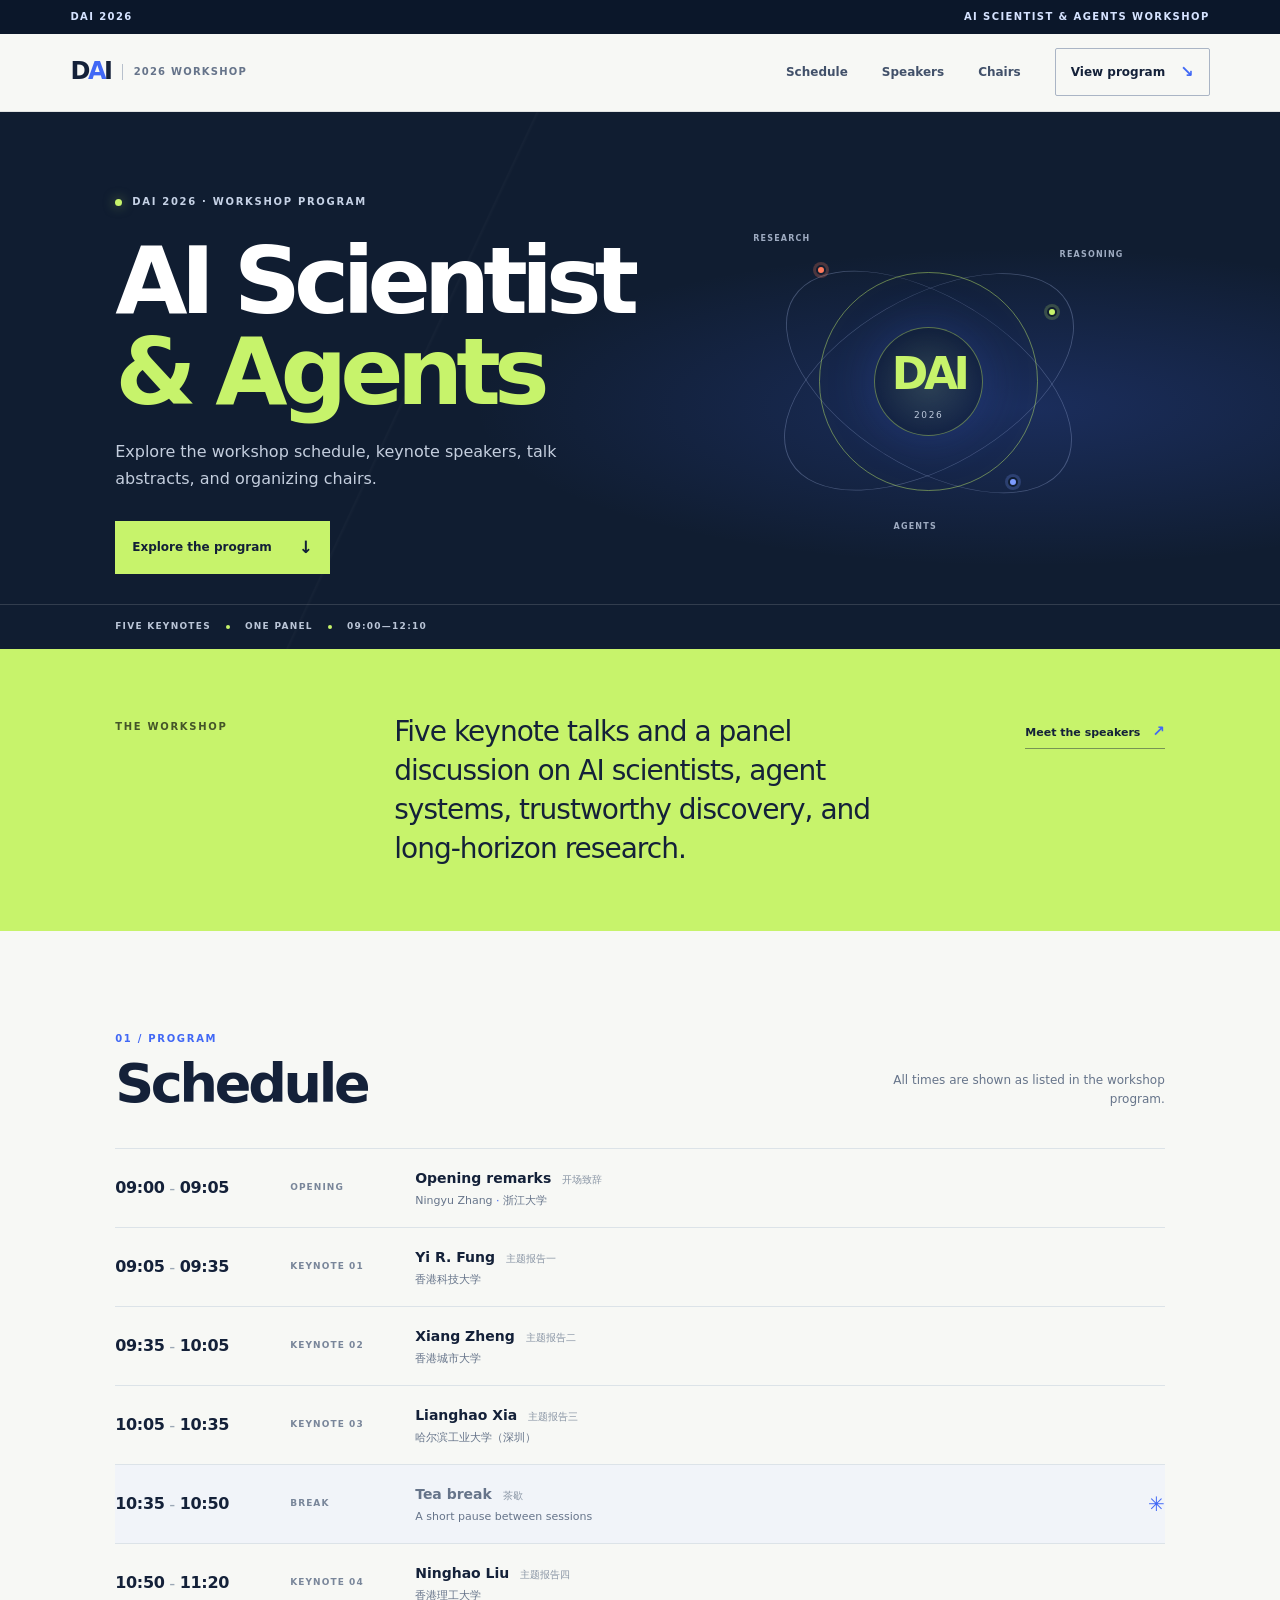
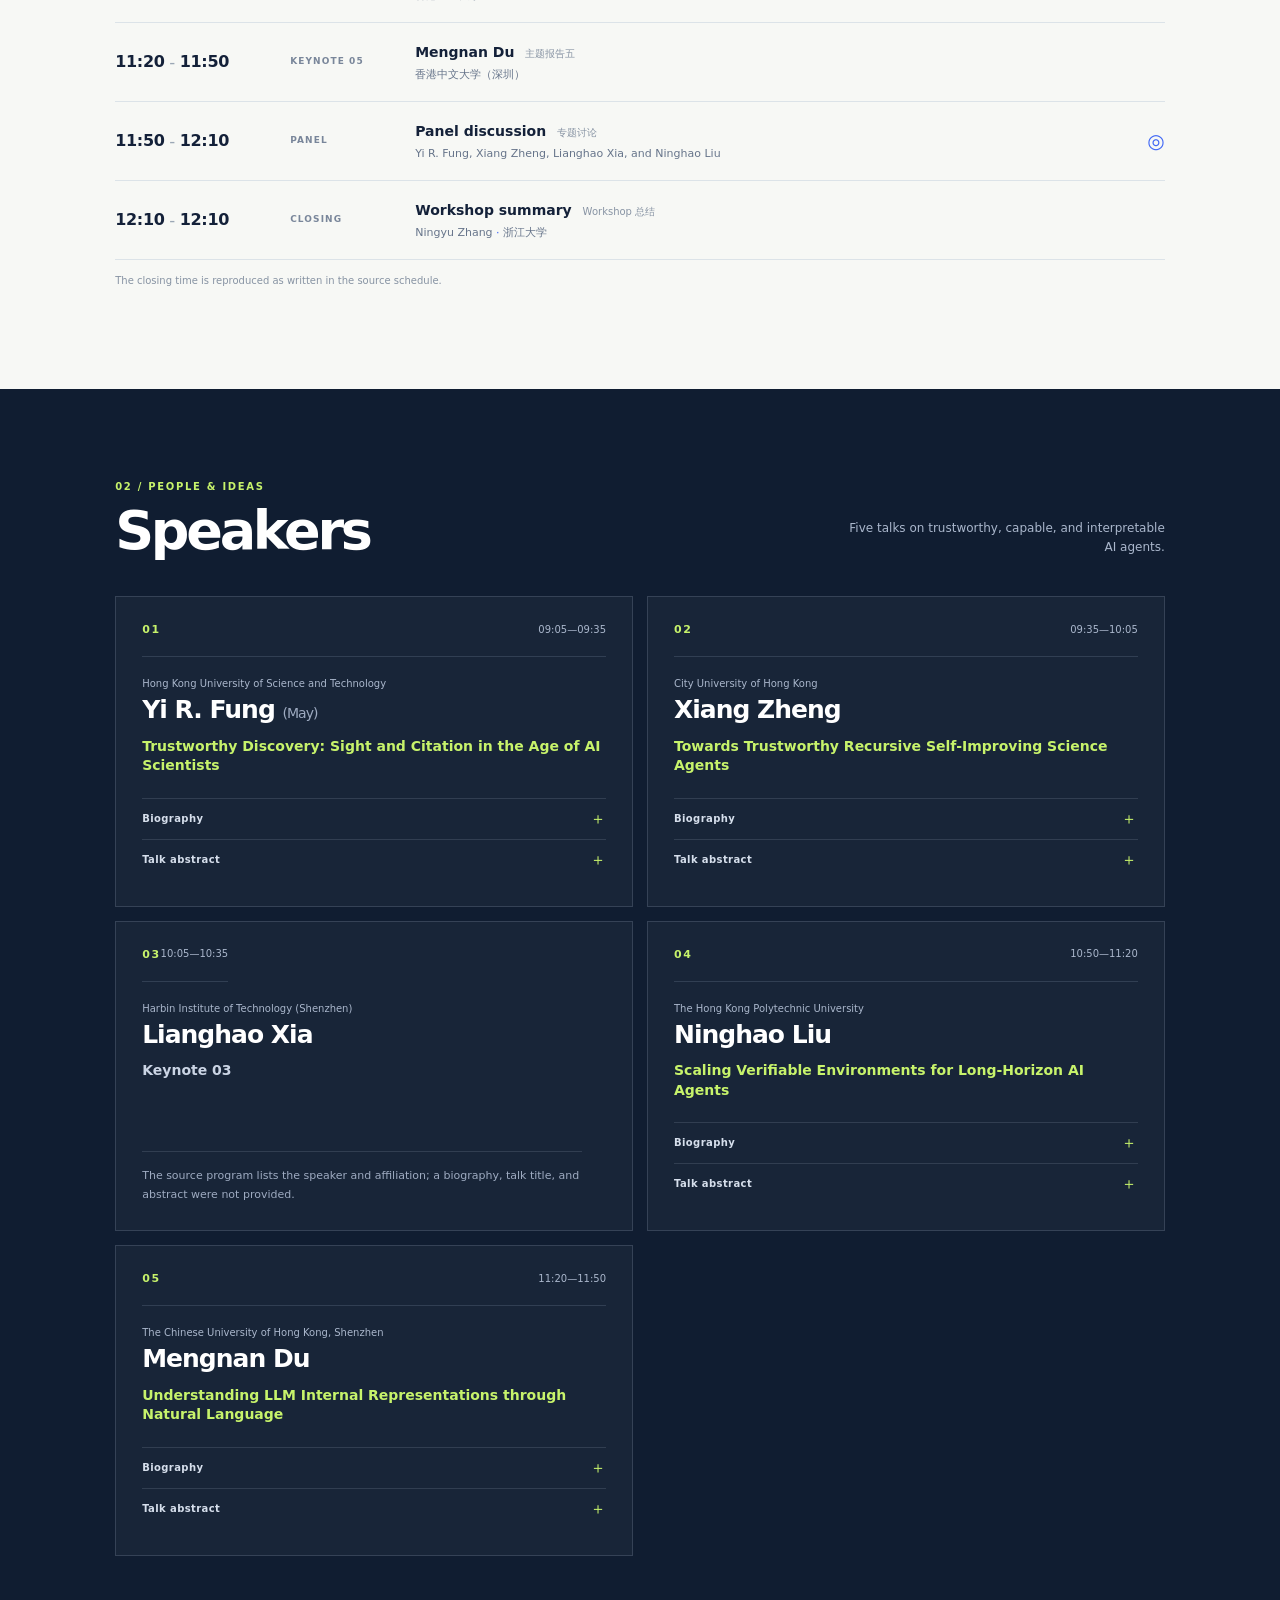
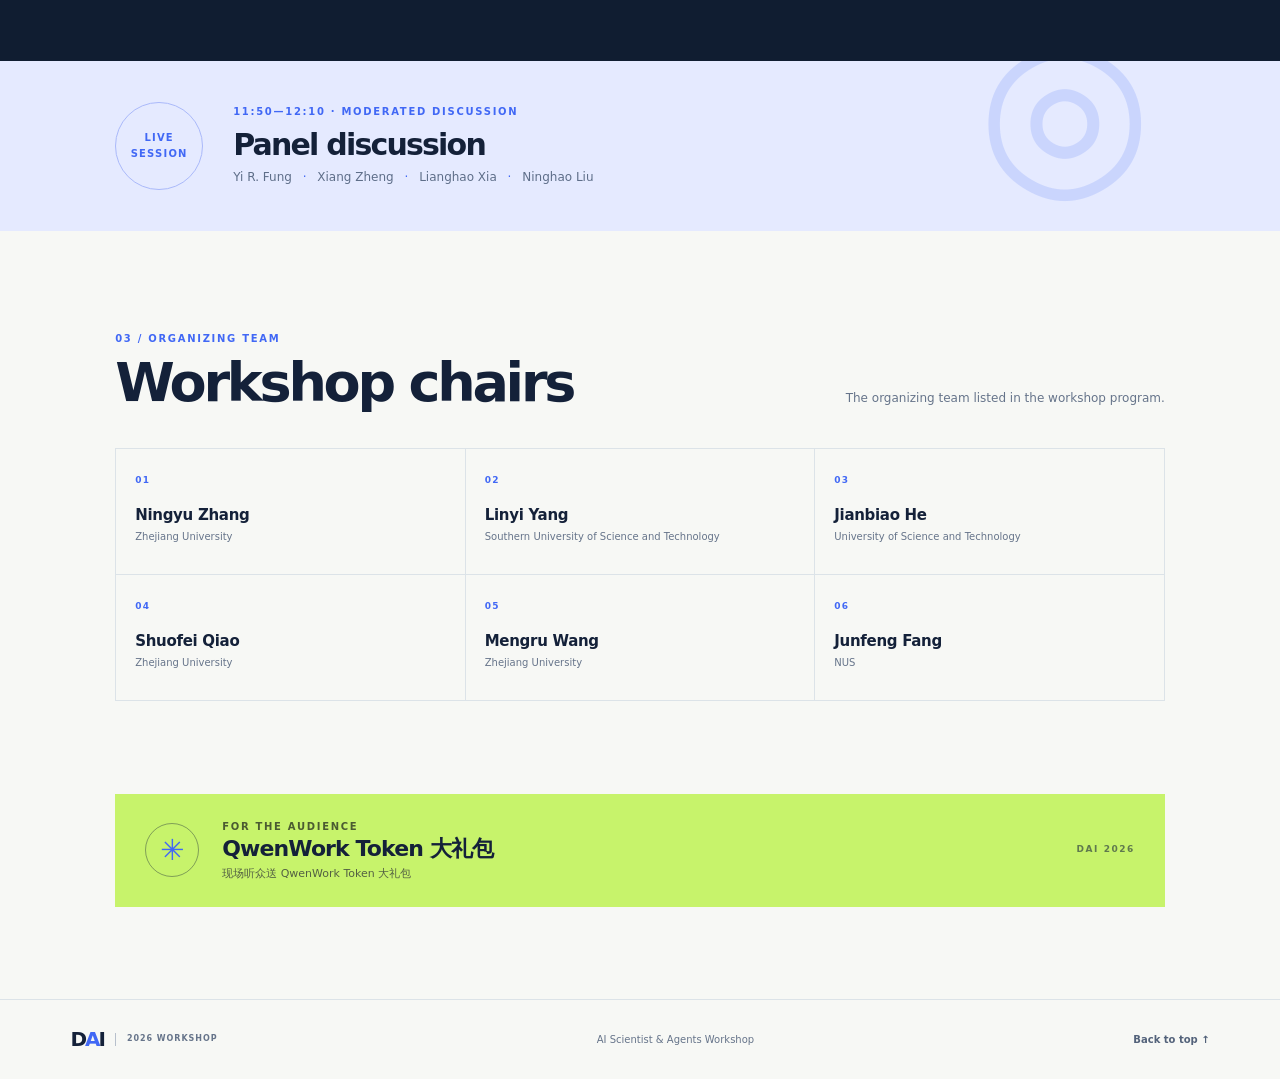
==== index.html @ 499e68c9 "Add DAI 2026 workshop site" ====
<!doctype html>
<html lang="en">
  <head>
    <meta charset="utf-8" />
    <meta name="viewport" content="width=device-width, initial-scale=1" />
    <meta
      name="description"
      content="DAI 2026 AI Scientist & Agents Workshop: program schedule, speakers, talks, and chairs."
    />
    <meta name="theme-color" content="#101d31" />
    <title>DAI 2026 — AI Scientist &amp; Agents Workshop</title>
    <link rel="stylesheet" href="./styles.css" />
  </head>
  <body>
    <div class="topline"><span>DAI 2026</span><span>AI Scientist &amp; Agents Workshop</span></div>
    <header class="site-header">
      <a class="wordmark" href="#top" aria-label="DAI 2026 workshop home">
        <span class="wordmark-mark">D<span>A</span>I</span>
        <span class="wordmark-caption">2026 workshop</span>
      </a>
      <nav aria-label="Main navigation">
        <a href="#schedule">Schedule</a>
        <a href="#speakers">Speakers</a>
        <a href="#chairs">Chairs</a>
      </nav>
      <a class="nav-cta" href="#schedule">View program <span aria-hidden="true">↘</span></a>
    </header>

    <main id="top">
      <section class="hero" aria-labelledby="hero-title">
        <div class="hero-copy">
          <p class="eyebrow"><span class="eyebrow-dot"></span> DAI 2026 · WORKSHOP PROGRAM</p>
          <h1 id="hero-title">AI Scientist<br /><span>&amp; Agents</span></h1>
          <p class="hero-intro">
            Explore the workshop schedule, keynote speakers, talk abstracts, and organizing chairs.
          </p>
          <a class="button-primary" href="#schedule">Explore the program <span aria-hidden="true">↓</span></a>
        </div>
        <div class="hero-art" aria-hidden="true">
          <div class="orbit orbit-one"></div>
          <div class="orbit orbit-two"></div>
          <div class="orbit orbit-three"></div>
          <div class="core"><span>DAI</span><small>2026</small></div>
          <span class="orbit-label label-one">RESEARCH</span>
          <span class="orbit-label label-two">REASONING</span>
          <span class="orbit-label label-three">AGENTS</span>
          <span class="orbit-point point-one"></span>
          <span class="orbit-point point-two"></span>
          <span class="orbit-point point-three"></span>
        </div>
        <div class="hero-foot">
          <span>FIVE KEYNOTES</span><i></i><span>ONE PANEL</span><i></i><span>09:00—12:10</span>
        </div>
      </section>

      <section class="intro-band" aria-label="Workshop overview">
        <p class="section-kicker">THE WORKSHOP</p>
        <p class="intro-statement">
          Five keynote talks and a panel discussion on AI scientists, agent systems, trustworthy discovery, and long-horizon research.
        </p>
        <a class="text-link" href="#speakers">Meet the speakers <span aria-hidden="true">↗</span></a>
      </section>

      <section class="section schedule-section" id="schedule" aria-labelledby="schedule-title">
        <div class="section-heading">
          <div>
            <p class="section-kicker">01 / PROGRAM</p>
            <h2 id="schedule-title">Schedule</h2>
          </div>
          <p class="section-note">All times are shown as listed in the workshop program.</p>
        </div>
        <div class="schedule-list">
          <article class="schedule-row">
            <time>09:00<span>–</span>09:05</time>
            <div class="schedule-type">OPENING</div>
            <div class="schedule-detail"><h3>Opening remarks <span class="cn">开场致辞</span></h3><p>Ningyu Zhang <span>·</span> 浙江大学</p></div>
            <a class="row-arrow" href="#chairs" aria-label="About Ningyu Zhang">↗</a>
          </article>
          <article class="schedule-row">
            <time>09:05<span>–</span>09:35</time>
            <div class="schedule-type">KEYNOTE 01</div>
            <div class="schedule-detail"><h3>Yi R. Fung <span class="cn">主题报告一</span></h3><p>香港科技大学</p></div>
            <a class="row-arrow" href="#yi-fung" aria-label="About Yi R. Fung">↗</a>
          </article>
          <article class="schedule-row">
            <time>09:35<span>–</span>10:05</time>
            <div class="schedule-type">KEYNOTE 02</div>
            <div class="schedule-detail"><h3>Xiang Zheng <span class="cn">主题报告二</span></h3><p>香港城市大学</p></div>
            <a class="row-arrow" href="#xiang-zheng" aria-label="About Xiang Zheng">↗</a>
          </article>
          <article class="schedule-row">
            <time>10:05<span>–</span>10:35</time>
            <div class="schedule-type">KEYNOTE 03</div>
            <div class="schedule-detail"><h3>Lianghao Xia <span class="cn">主题报告三</span></h3><p>哈尔滨工业大学（深圳）</p></div>
            <a class="row-arrow" href="#lianghao-xia" aria-label="About Lianghao Xia">↗</a>
          </article>
          <article class="schedule-row schedule-break">
            <time>10:35<span>–</span>10:50</time>
            <div class="schedule-type">BREAK</div>
            <div class="schedule-detail"><h3>Tea break <span class="cn">茶歇</span></h3><p>A short pause between sessions</p></div>
            <span class="break-mark" aria-hidden="true">✳</span>
          </article>
          <article class="schedule-row">
            <time>10:50<span>–</span>11:20</time>
            <div class="schedule-type">KEYNOTE 04</div>
            <div class="schedule-detail"><h3>Ninghao Liu <span class="cn">主题报告四</span></h3><p>香港理工大学</p></div>
            <a class="row-arrow" href="#ninghao-liu" aria-label="About Ninghao Liu">↗</a>
          </article>
          <article class="schedule-row">
            <time>11:20<span>–</span>11:50</time>
            <div class="schedule-type">KEYNOTE 05</div>
            <div class="schedule-detail"><h3>Mengnan Du <span class="cn">主题报告五</span></h3><p>香港中文大学（深圳）</p></div>
            <a class="row-arrow" href="#mengnan-du" aria-label="About Mengnan Du">↗</a>
          </article>
          <article class="schedule-row schedule-panel">
            <time>11:50<span>–</span>12:10</time>
            <div class="schedule-type">PANEL</div>
            <div class="schedule-detail"><h3>Panel discussion <span class="cn">专题讨论</span></h3><p>Yi R. Fung, Xiang Zheng, Lianghao Xia, and Ninghao Liu</p></div>
            <span class="panel-mark" aria-hidden="true">◎</span>
          </article>
          <article class="schedule-row">
            <time>12:10<span>–</span>12:10</time>
            <div class="schedule-type">CLOSING</div>
            <div class="schedule-detail"><h3>Workshop summary <span class="cn">Workshop 总结</span></h3><p>Ningyu Zhang <span>·</span> 浙江大学</p></div>
            <a class="row-arrow" href="#chairs" aria-label="About Ningyu Zhang">↗</a>
          </article>
        </div>
        <p class="schedule-footnote">The closing time is reproduced as written in the source schedule.</p>
      </section>

      <section class="speaker-section" id="speakers" aria-labelledby="speakers-title">
        <div class="section speaker-heading">
          <div class="section-heading">
            <div>
              <p class="section-kicker">02 / PEOPLE &amp; IDEAS</p>
              <h2 id="speakers-title">Speakers</h2>
            </div>
            <p class="section-note">Five talks on trustworthy, capable, and interpretable AI agents.</p>
          </div>
        </div>
        <div class="speaker-grid">
          <article class="speaker-card" id="yi-fung">
            <div class="speaker-top"><span class="speaker-number">01</span><span class="speaker-time">09:05—09:35</span></div>
            <p class="speaker-affiliation">Hong Kong University of Science and Technology</p>
            <h3>Yi R. Fung <span class="speaker-aside">(May)</span></h3>
            <p class="talk-title">Trustworthy Discovery: Sight and Citation in the Age of AI Scientists</p>
            <details><summary>Biography <span>＋</span></summary><p>Yi R. (May) Fung is an Assistant Professor at the Department of Computer Science and Engineering (CSE), Hong Kong University of Science and Technology (HKUST). She received her Ph.D. from the University of Illinois, after which she spent time visiting MIT as a postdoctoral researcher. May drives cutting-edge research in the domain of human-centric trustworthy AI/NLP model reasoning, with cognitively grounded scalable alignment principles and a focus on advancing multimodal knowledge robustness mechanisms. In particular, she has published over 50 papers at top-tier machine learning venues along the topics of MLLM agentic frameworks, retrieval-augmented generation, and multi-lingual cross-culture situation understanding for diverse real-world applications (e.g., software, healthcare, business, education, media communication). Her stellar research has received much recognition internationally, including the ACL’24 Outstanding Paper Award, NAACL’24 Outstanding Paper Award, and NAACL’21 Best Demo Paper Award. In addition, she serves on the Organizing Committee for ACL/EMNLP/IJCAI, and as Senior Area Chair for top ML/NLP conferences (e.g., ICML, ACL). She leads a young, energetic, and growing research lab, with a number of students awarded or nominated highly selective merit fellowships. Her work has been reported by various mainstream news outlets, including Forbes, TVB News, and The Paper 澎湃新聞.</p></details>
            <details><summary>Talk abstract <span>＋</span></summary><p>Can an AI agent truly perform scientific research if it cannot read complex multi-modal web structures or back its claims with verified evidence? To advance AI agents from simple text summarizers to true research partners, we must endow them with both visual adaptability and unquestionable academic rigor. This keynote highlights two pivotal advancements toward this goal. We explore Webwatcher, an agent breaking new ground in vision-language deep research by visually navigating the web to synthesize complex multi-modal information. We then present CiteGuard, a framework addressing the existential issue of LLM hallucination in scholarly writing through strict, retrieval-augmented citation validation. Join us as we examine how sight and faithful attribution form the dual pillars of the next frontier in automated scientific discovery.</p></details>
          </article>

          <article class="speaker-card" id="xiang-zheng">
            <div class="speaker-top"><span class="speaker-number">02</span><span class="speaker-time">09:35—10:05</span></div>
            <p class="speaker-affiliation">City University of Hong Kong</p>
            <h3>Xiang Zheng</h3>
            <p class="talk-title">Towards Trustworthy Recursive Self-Improving Science Agents</p>
            <details><summary>Biography <span>＋</span></summary><p>Dr. Xiang Zheng is a Research Assistant Professor at the Hong Kong Institute of AI for Science (HKAI-Sci), City University of Hong Kong, and also works closely with Prof. Xingjun Ma at the Institute of Trustworthy Embodied AI, Fudan University. He received his Ph.D. from City University of Hong Kong in 2024 under the supervision of Prof. Cong Wang, his M.Sc. from Tsinghua University in 2019 (advised by Prof. Tao Zhang), and dual B.Sc. degrees from Beihang University in 2016, and is a recipient of the CityU Presidential PhD Scholarship. His research focuses on Reinforcement Learning, Trustworthy AI, Generative AI, and AI Agent systems, with particular interest in adversarial robustness evaluation, AI red teaming, and the safety and privacy of LLM-powered agent systems. His work has appeared in leading AI and cybersecurity venues, including NeurIPS, ICML, ICLR, CVPR, AAAI, IJCAI, DSN, IROS, RA-L, and CoRL.</p></details>
            <details><summary>Talk abstract <span>＋</span></summary><p>As AI agents take on increasingly open-ended research tasks, they must learn from experience rather than solve each task in isolation. Recursive self-improvement offers a route to this continual learning, but the mechanisms that accumulate capabilities can also accumulate errors and risks. In this talk, we will examine what makes recursive self-improvement trustworthy, drawing on our recent work on autonomous exploration, agent safety, and skill evolution. We will discuss how exploratory behavior can uncover useful capabilities while also producing safety failures, how unsafe yet successful trajectories can become reusable skills, and how persistent state can shape behavior across tasks. We will then consider how to distinguish genuine capability gains from optimization for narrow metrics, and how constraints on exploration, verification, and state updates can help keep improvement reliable. We will conclude by introducing SciencePal 2.0 as a research-agent system in which these questions come together, and discuss the challenges of combining scientific creativity, continual learning, and reliability.</p></details>
          </article>

          <article class="speaker-card speaker-card-pending" id="lianghao-xia">
            <div class="speaker-top"><span class="speaker-number">03</span><span class="speaker-time">10:05—10:35</span></div>
            <p class="speaker-affiliation">Harbin Institute of Technology (Shenzhen)</p>
            <h3>Lianghao Xia</h3>
            <p class="talk-title">Keynote 03</p>
            <p class="profile-note">The source program lists the speaker and affiliation; a biography, talk title, and abstract were not provided.</p>
          </article>

          <article class="speaker-card" id="ninghao-liu">
            <div class="speaker-top"><span class="speaker-number">04</span><span class="speaker-time">10:50—11:20</span></div>
            <p class="speaker-affiliation">The Hong Kong Polytechnic University</p>
            <h3>Ninghao Liu</h3>
            <p class="talk-title">Scaling Verifiable Environments for Long-Horizon AI Agents</p>
            <details><summary>Biography <span>＋</span></summary><p>Dr. Ninghao Liu is an Assistant Professor in the Department of Computing at The Hong Kong Polytechnic University. Prior to that, he was an Assistant Professor at the University of Georgia. He received his Ph.D. from Texas A&amp;M University in 2021. His research spans Explainable AI (XAI), Large Foundation Models, and Graph Mining. He has published papers at recognized venues such as ICML, KDD, ICLR, NeurIPS, ACL, WWW, etc. His work won the Distinguished Paper Award in AMIA 2024, Outstanding Paper Award in ICML 2022, the Best Paper Award Shortlist in WWW 2019. He also received the Google Research Scholar award in 2025.</p></details>
            <details><summary>Talk abstract <span>＋</span></summary><p>Large language model (LLM) agents have demonstrated remarkable capabilities in solving short, well-defined tasks. However, extending these capabilities to complex, long-horizon workflows remains challenging. Such tasks require sustained planning, iterative execution, and reliable verification over hundreds of interactions. Meanwhile, the scarcity of high-quality, verifiable training environments limits further progress. In this talk, I will present our recent research on evaluating and improving long-horizon AI agents through scalable, verifiable environments. First, I will introduce Long-Horizon-Terminal-Bench, a benchmark that evaluates agents on complex terminal tasks using fine-grained verification and dense rewards. Second, I will discuss Recursive Synthetic Terminal Tasks, a framework that progressively synthesizes challenging tasks with executable solutions and reliable verifiers. Finally, I will present Software-in-the-Loop Reconstruction, which leverages existing scientific software to construct verifiable training tasks without manually authored reference solutions.</p></details>
          </article>

          <article class="speaker-card" id="mengnan-du">
            <div class="speaker-top"><span class="speaker-number">05</span><span class="speaker-time">11:20—11:50</span></div>
            <p class="speaker-affiliation">The Chinese University of Hong Kong, Shenzhen</p>
            <h3>Mengnan Du</h3>
            <p class="talk-title">Understanding LLM Internal Representations through Natural Language</p>
            <details><summary>Biography <span>＋</span></summary><p>Mengnan is an Assistant Professor and Presidential Young Fellow at the School of Artificial Intelligence of The Chinese University of Hong Kong, Shenzhen. He earned his Ph.D. in Computer Science from Texas A&amp;M University. Before joining CUHK–SZ, he served as an Assistant Professor at the New Jersey Institute of Technology. His research primarily focuses on trustworthy large language models (LLMs). He has published over 120 papers with more than 13,000 Google Scholar citations. His contributions have been recognized with the Cisco Research Award, the NJIT Faculty Research Excellence Award, and inclusion in the Top 2% Scientist Worldwide list for 2024–2026 by Stanford University. He is deeply involved in the academic community, regularly serving as the Senior Area Chair for EMNLP and an Area Chair for conferences such as ICLR, NeurIPS, ICML, ACL, and AISTATS.</p></details>
            <details><summary>Talk abstract <span>＋</span></summary><p>Understanding the internal representations of large language models (LLMs) is essential for improving their transparency, reliability, and alignment with human expectations. In this talk, I will present our recent research on interpreting LLM internal representations through natural language explanations. Specifically, I will introduce three approaches: (1) Rep2Text, which reconstructs input text from hidden representations; (2) Universal Activation Verbalizer (UAV), which enables natural language explanations of model activations across different LLMs; and (3) SAEExplainer, which generates and refines explanations of sparse autoencoder (SAE) features using mechanistic feedback. Together, these approaches explore how natural language can serve as an intuitive interface for understanding the internal mechanisms of LLMs, while highlighting the challenges and opportunities for developing more faithful and reliable explanations.</p></details>
          </article>
        </div>
      </section>

      <section class="panel-band" aria-labelledby="panel-title">
        <div class="panel-index">LIVE<br />SESSION</div>
        <div>
          <p class="section-kicker">11:50—12:10 · MODERATED DISCUSSION</p>
          <h2 id="panel-title">Panel discussion</h2>
          <p>Yi R. Fung <span>·</span> Xiang Zheng <span>·</span> Lianghao Xia <span>·</span> Ninghao Liu</p>
        </div>
        <span class="panel-orbit" aria-hidden="true">◎</span>
      </section>

      <section class="section chairs-section" id="chairs" aria-labelledby="chairs-title">
        <div class="section-heading">
          <div>
            <p class="section-kicker">03 / ORGANIZING TEAM</p>
            <h2 id="chairs-title">Workshop chairs</h2>
          </div>
          <p class="section-note">The organizing team listed in the workshop program.</p>
        </div>
        <div class="chair-grid">
          <article><span>01</span><h3>Ningyu Zhang</h3><p>Zhejiang University</p></article>
          <article><span>02</span><h3>Linyi Yang</h3><p>Southern University of Science and Technology</p></article>
          <article><span>03</span><h3>Jianbiao He</h3><p>University of Science and Technology</p></article>
          <article><span>04</span><h3>Shuofei Qiao</h3><p>Zhejiang University</p></article>
          <article><span>05</span><h3>Mengru Wang</h3><p>Zhejiang University</p></article>
          <article><span>06</span><h3>Junfeng Fang</h3><p>NUS</p></article>
        </div>
      </section>

      <aside class="giveaway">
        <span class="giveaway-star" aria-hidden="true">✳</span>
        <div><p class="section-kicker">FOR THE AUDIENCE</p><h2>QwenWork Token 大礼包</h2><p>现场听众送 QwenWork Token 大礼包</p></div>
        <span class="giveaway-label">DAI 2026</span>
      </aside>
    </main>

    <footer class="site-footer">
      <a class="wordmark footer-mark" href="#top"><span class="wordmark-mark">D<span>A</span>I</span><span class="wordmark-caption">2026 workshop</span></a>
      <p>AI Scientist &amp; Agents Workshop</p>
      <a href="#top" class="back-top">Back to top ↑</a>
    </footer>
  </body>
</html>
---- styles.css ----
:root {
  color-scheme: light;
  --ink: #142139;
  --ink-soft: #273852;
  --muted: #66748a;
  --line: #dce3e8;
  --paper: #f7f8f5;
  --white: #ffffff;
  --lime: #c7f36b;
  --blue: #4168f5;
  --blue-pale: #e5eaff;
  --orange: #ff7b5d;
}

* { box-sizing: border-box; }
html { scroll-behavior: smooth; scroll-padding-top: 88px; }
body { margin: 0; color: var(--ink); background: var(--paper); font-family: Inter, ui-sans-serif, system-ui, -apple-system, BlinkMacSystemFont, "Segoe UI", sans-serif; font-size: 16px; line-height: 1.55; -webkit-font-smoothing: antialiased; }
a { color: inherit; text-decoration: none; }
.topline { display: flex; justify-content: space-between; padding: 9px max(5.5vw, 24px); color: #d6e3ff; background: #0b172a; font-size: 10px; font-weight: 700; letter-spacing: .14em; text-transform: uppercase; }
.site-header { height: 78px; display: flex; align-items: center; justify-content: space-between; padding: 0 max(5.5vw, 24px); background: var(--paper); border-bottom: 1px solid rgba(20,33,57,.1); }
.wordmark { display: inline-flex; align-items: center; gap: 11px; }
.wordmark-mark { font-size: 24px; font-weight: 900; letter-spacing: -.1em; }
.wordmark-mark span { color: var(--blue); }
.wordmark-caption { border-left: 1px solid #b7c0cc; padding-left: 11px; color: var(--muted); font-size: 10px; font-weight: 700; letter-spacing: .12em; text-transform: uppercase; }
nav { display: flex; gap: 34px; margin-left: auto; margin-right: 34px; }
nav a, .nav-cta { font-size: 12px; font-weight: 700; }
nav a { color: #42516a; transition: color .2s ease; }
nav a:hover, .back-top:hover { color: var(--blue); }
.nav-cta { display: inline-flex; align-items: center; gap: 15px; padding: 11px 15px; border: 1px solid #aab5c5; border-radius: 2px; }
.nav-cta span { color: var(--blue); font-size: 16px; }
.hero { position: relative; display: grid; grid-template-columns: 1.1fr .9fr; min-height: 535px; padding: 80px max(9vw, 30px) 72px; overflow: hidden; color: var(--white); background: #101d31; }
.hero::before { position: absolute; inset: 0; content: ""; background: radial-gradient(ellipse at 80% 55%, rgba(65,104,245,.22), transparent 38%), linear-gradient(115deg, transparent 35%, rgba(255,255,255,.025) 35.1%, transparent 35.3%); pointer-events: none; }
.hero-copy { z-index: 1; align-self: center; max-width: 580px; }
.eyebrow, .section-kicker { margin: 0; font-size: 10px; font-weight: 800; letter-spacing: .17em; text-transform: uppercase; }
.eyebrow { display: flex; align-items: center; gap: 10px; color: #c6d2e6; }
.eyebrow-dot { width: 7px; height: 7px; border-radius: 50%; background: var(--lime); box-shadow: 0 0 12px rgba(199,243,107,.5); }
h1 { margin: 25px 0 20px; font-size: clamp(54px, 7.3vw, 100px); line-height: .98; letter-spacing: -.075em; font-weight: 750; }
h1 span { color: var(--lime); }
.hero-intro { max-width: 460px; margin: 0 0 29px; color: #c4cede; font-size: 16px; line-height: 1.7; }
.button-primary { display: inline-flex; align-items: center; gap: 27px; padding: 13px 17px; color: #132037; background: var(--lime); font-size: 12px; font-weight: 800; transition: transform .2s ease, background .2s ease; }
.button-primary:hover { transform: translateY(-2px); background: #d6ff85; }
.button-primary span { font-size: 17px; }
.hero-art { position: relative; align-self: center; justify-self: center; width: min(31vw, 390px); aspect-ratio: 1; margin-top: -5px; }
.orbit { position: absolute; inset: 9%; border: 1px solid rgba(190,207,255,.28); border-radius: 50%; }
.orbit-one { transform: rotate(-30deg) scaleY(.53); }
.orbit-two { transform: rotate(32deg) scaleY(.53); }
.orbit-three { inset: 22%; border-color: rgba(199,243,107,.45); }
.core { position: absolute; inset: 36%; display: flex; flex-direction: column; align-items: center; justify-content: center; border: 1px solid rgba(199,243,107,.4); border-radius: 50%; color: var(--lime); background: radial-gradient(circle, rgba(199,243,107,.12), rgba(15,29,49,.4) 68%); box-shadow: 0 0 50px rgba(65,104,245,.22); }
.core span { font-size: clamp(25px, 4vw, 44px); font-weight: 900; letter-spacing: -.1em; }
.core small { margin-top: 1px; color: #bcc8db; font-size: 9px; letter-spacing: .18em; }
.orbit-label { position: absolute; color: #9eabc1; font-size: 8px; font-weight: 800; letter-spacing: .15em; }
.label-one { top: 12%; left: 5%; }.label-two { top: 16%; right: 0; }.label-three { bottom: 11%; left: 41%; }
.orbit-point { position: absolute; width: 10px; height: 10px; border: 2px solid #101d31; border-radius: 50%; background: var(--orange); box-shadow: 0 0 0 3px rgba(255,123,93,.25); }
.point-one { top: 20%; left: 21%; }.point-two { top: 31%; right: 17%; background: var(--lime); box-shadow: 0 0 0 3px rgba(199,243,107,.2); }.point-three { bottom: 23%; right: 27%; background: #7c9bff; box-shadow: 0 0 0 3px rgba(124,155,255,.22); }
.hero-foot { position: absolute; bottom: 0; left: 0; right: 0; display: flex; align-items: center; gap: 15px; padding: 15px max(9vw, 30px); border-top: 1px solid rgba(255,255,255,.14); color: #bac5d7; font-size: 9px; font-weight: 800; letter-spacing: .14em; }
.hero-foot i { width: 4px; height: 4px; border-radius: 50%; background: var(--lime); }
.intro-band { display: grid; grid-template-columns: 1fr minmax(300px, 2.1fr) 1fr; gap: 45px; align-items: start; padding: 63px max(9vw, 30px); background: var(--lime); }
.intro-band .section-kicker { padding-top: 7px; color: #445528; }
.intro-statement { max-width: 670px; margin: 0; font-size: clamp(20px, 2.2vw, 28px); line-height: 1.4; letter-spacing: -.035em; }
.text-link { justify-self: end; margin-top: 8px; padding-bottom: 5px; border-bottom: 1px solid rgba(20,33,57,.45); font-size: 11px; font-weight: 800; }
.text-link span { margin-left: 8px; color: var(--blue); font-size: 15px; }
.section { padding: 100px max(9vw, 30px); }
.section-heading { display: flex; justify-content: space-between; align-items: end; gap: 30px; margin-bottom: 36px; }
.section-kicker { margin-bottom: 9px; color: var(--blue); }
h2 { margin: 0; font-size: clamp(34px, 4.6vw, 54px); line-height: 1.05; letter-spacing: -.06em; }
.section-note { max-width: 320px; margin: 0 0 4px; color: var(--muted); font-size: 12px; text-align: right; }
.schedule-list { border-top: 1px solid var(--line); }
.schedule-row { display: grid; grid-template-columns: 155px 105px minmax(0, 1fr) 30px; gap: 20px; align-items: center; min-height: 79px; border-bottom: 1px solid var(--line); transition: background .2s ease; }
.schedule-row:hover { background: rgba(255,255,255,.7); }
.schedule-row time { color: var(--ink); font-size: 16px; font-weight: 750; letter-spacing: -.02em; font-variant-numeric: tabular-nums; }
.schedule-row time span { padding: 0 5px; color: #9ba7b5; font-size: 11px; }
.schedule-type { color: #79869a; font-size: 9px; font-weight: 850; letter-spacing: .12em; }
.schedule-detail h3 { margin: 0 0 2px; font-size: 14px; font-weight: 750; }
.schedule-detail p { margin: 0; color: var(--muted); font-size: 11px; }
.schedule-detail p span { color: var(--blue); }
.cn { margin-left: 6px; color: #8793a3; font-size: 10px; font-weight: 500; }
.row-arrow { justify-self: end; color: var(--blue); font-size: 16px; opacity: 0; transition: opacity .2s ease; }
.schedule-row:hover .row-arrow, .row-arrow:focus { opacity: 1; }
.schedule-break { color: var(--muted); background: rgba(229,234,255,.35); }
.break-mark, .panel-mark { justify-self: end; color: var(--blue); font-size: 20px; }
.schedule-footnote { margin: 13px 0 0; color: #8793a3; font-size: 10px; }
.speaker-section { padding: 90px max(9vw, 30px) 105px; color: var(--white); background: #101d31; }
.speaker-heading { padding: 0; }
.speaker-section .section-kicker { color: var(--lime); }
.speaker-section .section-note { color: #aab7cc; }
.speaker-grid { display: grid; grid-template-columns: repeat(2, minmax(0, 1fr)); gap: 14px; }
.speaker-card { min-height: 270px; padding: 24px 26px 26px; border: 1px solid rgba(196,209,230,.17); background: rgba(255,255,255,.035); transition: background .25s ease, border-color .25s ease, transform .25s ease; }
.speaker-card:hover { transform: translateY(-3px); border-color: rgba(199,243,107,.48); background: rgba(255,255,255,.06); }
.speaker-top { display: flex; justify-content: space-between; align-items: center; padding-bottom: 18px; border-bottom: 1px solid rgba(196,209,230,.15); }
.speaker-number { color: var(--lime); font-size: 11px; font-weight: 850; letter-spacing: .14em; }
.speaker-time { color: #aab7cc; font-size: 10px; font-variant-numeric: tabular-nums; }
.speaker-affiliation { min-height: 16px; margin: 19px 0 4px; color: #aab7cc; font-size: 10px; }
.speaker-card h3 { margin: 0; font-size: 25px; line-height: 1.1; letter-spacing: -.04em; }
.speaker-aside { color: #9eabc1; font-size: 14px; font-weight: 500; }
.talk-title { max-width: 490px; min-height: 43px; margin: 13px 0 18px; color: var(--lime); font-size: 14px; font-weight: 650; line-height: 1.4; }
.speaker-card details { border-top: 1px solid rgba(196,209,230,.14); }
.speaker-card details + details { margin-top: 0; }
.speaker-card summary { display: flex; justify-content: space-between; padding: 12px 0; color: #d6dfec; cursor: pointer; font-size: 10px; font-weight: 750; letter-spacing: .04em; list-style: none; }
.speaker-card summary::-webkit-details-marker { display: none; }
.speaker-card summary span { color: var(--lime); font-size: 16px; font-weight: 400; line-height: 1; transition: transform .2s ease; }
.speaker-card details[open] summary span { transform: rotate(45deg); }
.speaker-card details p { margin: 0 0 16px; color: #b2bfd2; font-size: 11px; line-height: 1.75; }
.speaker-card-pending { display: flex; flex-direction: column; align-items: flex-start; }
.speaker-card-pending .talk-title { min-height: unset; color: #cad4e4; }
.profile-note { max-width: 440px; margin: auto 0 0; padding-top: 15px; border-top: 1px solid rgba(196,209,230,.14); color: #9eabc1; font-size: 11px; line-height: 1.7; }
.panel-band { position: relative; display: flex; align-items: center; gap: 30px; padding: 41px max(9vw, 30px); overflow: hidden; color: var(--ink); background: var(--blue-pale); }
.panel-index { flex: 0 0 88px; display: grid; place-items: center; width: 88px; height: 88px; border: 1px solid #aab9fa; border-radius: 50%; color: var(--blue); font-size: 10px; font-weight: 850; line-height: 1.55; letter-spacing: .12em; text-align: center; }
.panel-band .section-kicker { color: var(--blue); }
.panel-band h2 { margin: 0 0 8px; font-size: 30px; }
.panel-band p:last-child { margin: 0; color: #5e6e89; font-size: 12px; }
.panel-band p:last-child span { padding: 0 7px; color: var(--blue); }
.panel-orbit { position: absolute; right: 10%; top: -54px; color: rgba(65,104,245,.16); font-size: 200px; font-weight: 200; line-height: 1; }
.chairs-section { padding-top: 100px; padding-bottom: 93px; }
.chair-grid { display: grid; grid-template-columns: repeat(3, minmax(0, 1fr)); border-top: 1px solid var(--line); border-left: 1px solid var(--line); }
.chair-grid article { min-height: 126px; padding: 17px 19px; border-right: 1px solid var(--line); border-bottom: 1px solid var(--line); }
.chair-grid article > span { color: var(--blue); font-size: 9px; font-weight: 850; letter-spacing: .14em; }
.chair-grid h3 { margin: 13px 0 2px; font-size: 15px; letter-spacing: -.02em; }
.chair-grid p { margin: 0; color: var(--muted); font-size: 10px; }
.giveaway { position: relative; display: flex; align-items: center; gap: 23px; margin: 0 max(9vw, 30px) 92px; padding: 25px 30px; overflow: hidden; background: var(--lime); }
.giveaway-star { display: grid; flex: 0 0 54px; place-items: center; width: 54px; height: 54px; border: 1px solid rgba(20,33,57,.4); border-radius: 50%; color: var(--blue); font-size: 29px; }
.giveaway .section-kicker { margin-bottom: 3px; color: #4b5b31; }
.giveaway h2 { font-size: 22px; letter-spacing: -.04em; }
.giveaway p:last-child { margin: 4px 0 0; color: #536043; font-size: 11px; }
.giveaway-label { margin-left: auto; color: rgba(20,33,57,.58); font-size: 9px; font-weight: 850; letter-spacing: .17em; }
.site-footer { display: flex; align-items: center; justify-content: space-between; padding: 22px max(5.5vw, 24px); border-top: 1px solid var(--line); }
.footer-mark .wordmark-mark { font-size: 20px; }.footer-mark .wordmark-caption { font-size: 8px; }
.site-footer > p { color: var(--muted); font-size: 10px; }
.back-top { color: #53627a; font-size: 10px; font-weight: 750; transition: color .2s ease; }

@media (max-width: 760px) {
  .topline { padding-inline: 20px; font-size: 8px; }
  .site-header { height: 68px; padding-inline: 20px; }
  nav { gap: 16px; margin-right: 0; }
  nav a { font-size: 10px; }
  .nav-cta { display: none; }
  .hero { grid-template-columns: 1fr; min-height: 620px; padding: 66px 27px 73px; }
  .hero-copy { align-self: start; }
  h1 { font-size: clamp(62px, 13vw, 86px); }
  .hero-art { position: absolute; right: 2%; bottom: 52px; width: 47vw; opacity: .82; }
  .hero-foot { gap: 9px; padding-inline: 27px; font-size: 8px; }
  .intro-band { grid-template-columns: 1fr; gap: 16px; padding: 43px 27px; }
  .text-link { justify-self: start; }
  .section { padding: 72px 27px; }
  .section-heading { align-items: start; flex-direction: column; gap: 13px; margin-bottom: 27px; }
  .section-note { max-width: 420px; text-align: left; }
  .schedule-row { grid-template-columns: 115px minmax(0, 1fr) 25px; gap: 10px; padding: 13px 0; }
  .schedule-row time { grid-row: 1; font-size: 14px; }
  .schedule-type { grid-column: 2; grid-row: 1; justify-self: end; }
  .schedule-detail { grid-column: 1 / 3; grid-row: 2; }
  .row-arrow, .break-mark, .panel-mark { grid-column: 3; grid-row: 1 / 3; }
  .speaker-section { padding: 72px 27px; }
  .speaker-heading { padding: 0; }
  .speaker-grid { grid-template-columns: 1fr; }
  .speaker-card { min-height: unset; padding: 21px; }
  .talk-title { min-height: unset; }
  .panel-band { gap: 17px; padding: 28px 27px; }
  .panel-index { flex-basis: 67px; width: 67px; height: 67px; font-size: 8px; }
  .panel-band h2 { font-size: 25px; }
  .panel-band p:last-child { max-width: 280px; line-height: 1.7; }
  .panel-orbit { right: -12%; font-size: 150px; }
  .chair-grid { grid-template-columns: repeat(2, minmax(0, 1fr)); }
  .chair-grid article { min-height: 117px; padding: 14px; }
  .giveaway { margin-inline: 27px; margin-bottom: 62px; padding: 20px; gap: 15px; }
  .giveaway-label { display: none; }
  .site-footer { padding-inline: 20px; }
  .site-footer > p { display: none; }
}

@media (max-width: 430px) {
  .wordmark-caption { font-size: 8px; }
  nav { gap: 12px; }
  nav a { font-size: 9px; }
  .hero { min-height: 595px; padding-inline: 22px; }
  .hero-art { right: -3%; width: 56vw; }
  .hero-foot { padding-inline: 22px; font-size: 7px; }
  .schedule-row { grid-template-columns: 108px minmax(0, 1fr) 18px; gap: 7px; }
  .schedule-row time { font-size: 12px; }
  .schedule-detail h3 { font-size: 13px; }
  .schedule-detail p { font-size: 10px; }
  .schedule-type { font-size: 8px; }
  .cn { display: block; margin: 0; }
  .row-arrow, .break-mark, .panel-mark { font-size: 15px; }
  .chair-grid { grid-template-columns: 1fr 1fr; }
  .chair-grid h3 { font-size: 13px; }
  .chair-grid p { font-size: 9px; }
  .giveaway-star { flex-basis: 42px; width: 42px; height: 42px; font-size: 23px; }
  .giveaway h2 { font-size: 18px; }
  .giveaway p:last-child { font-size: 10px; }
}

@media (prefers-reduced-motion: reduce) {
  *, *::before, *::after { scroll-behavior: auto !important; transition-duration: .01ms !important; }
}
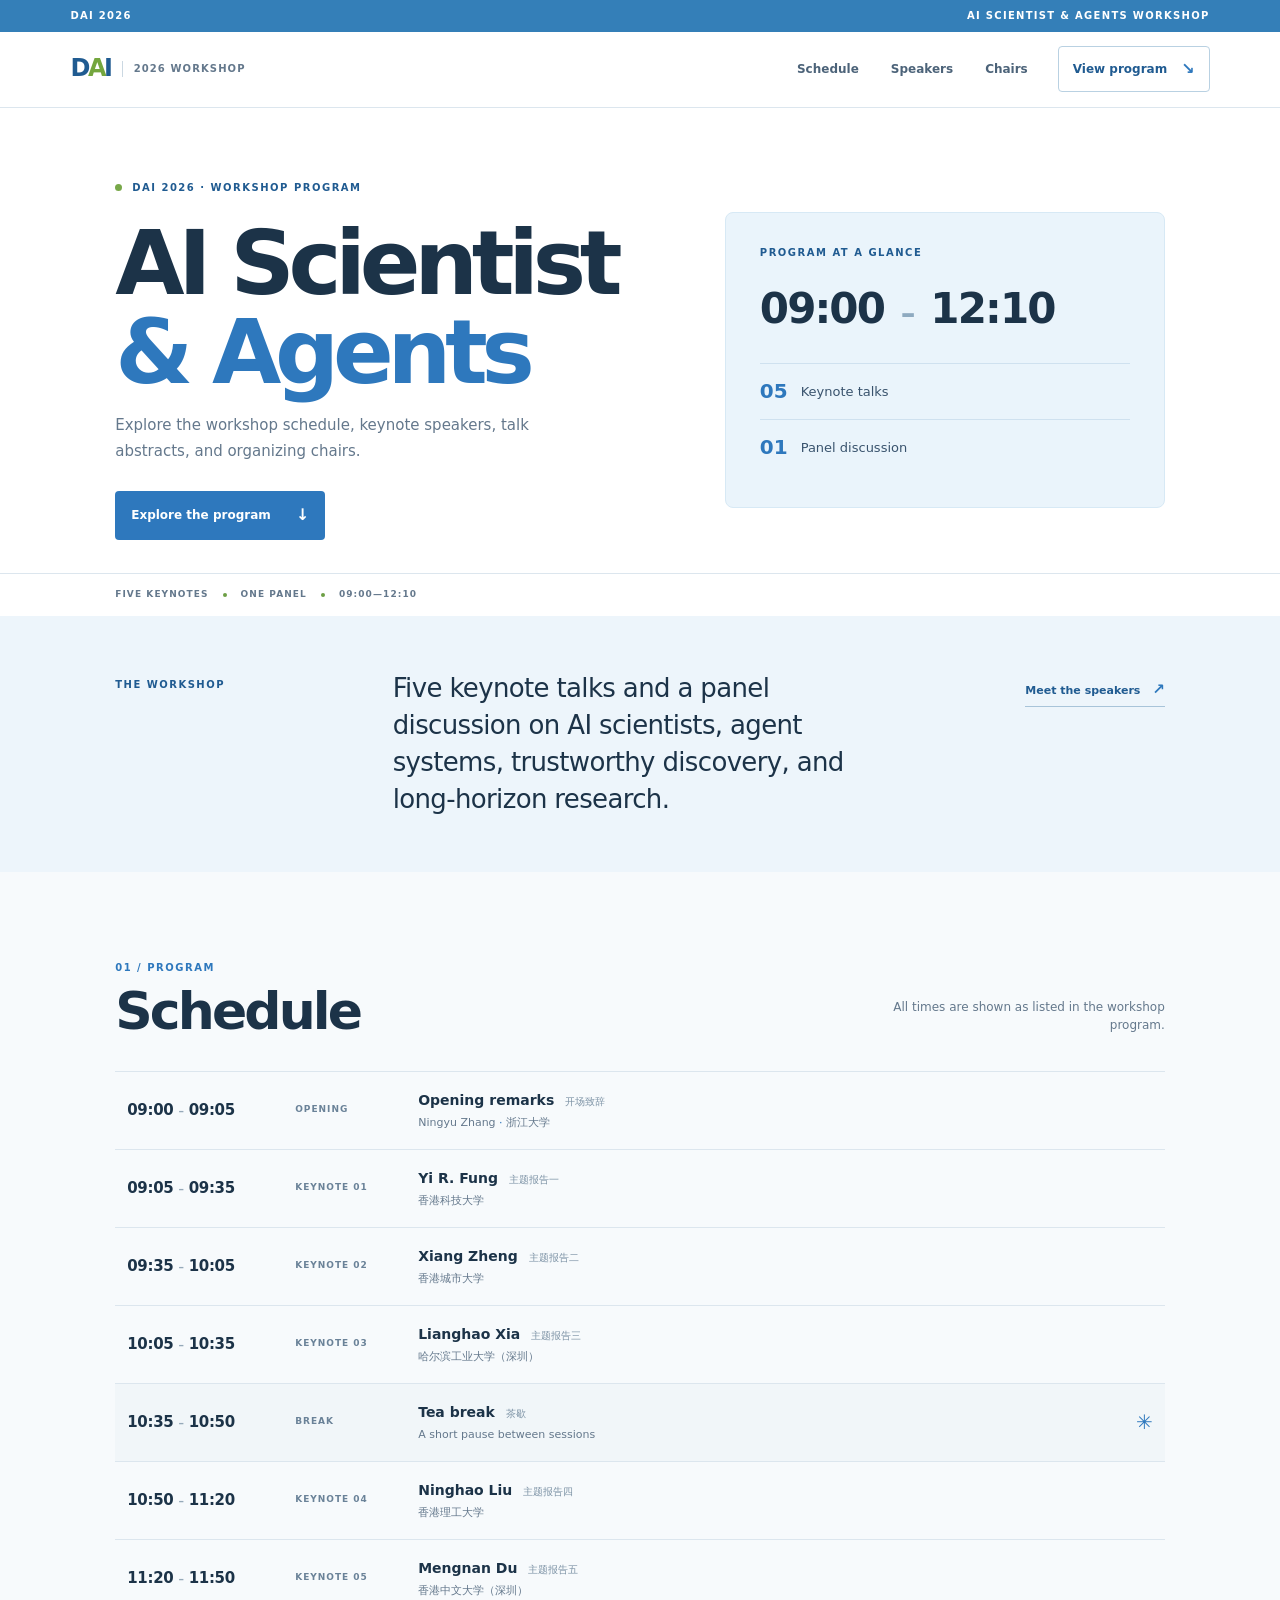
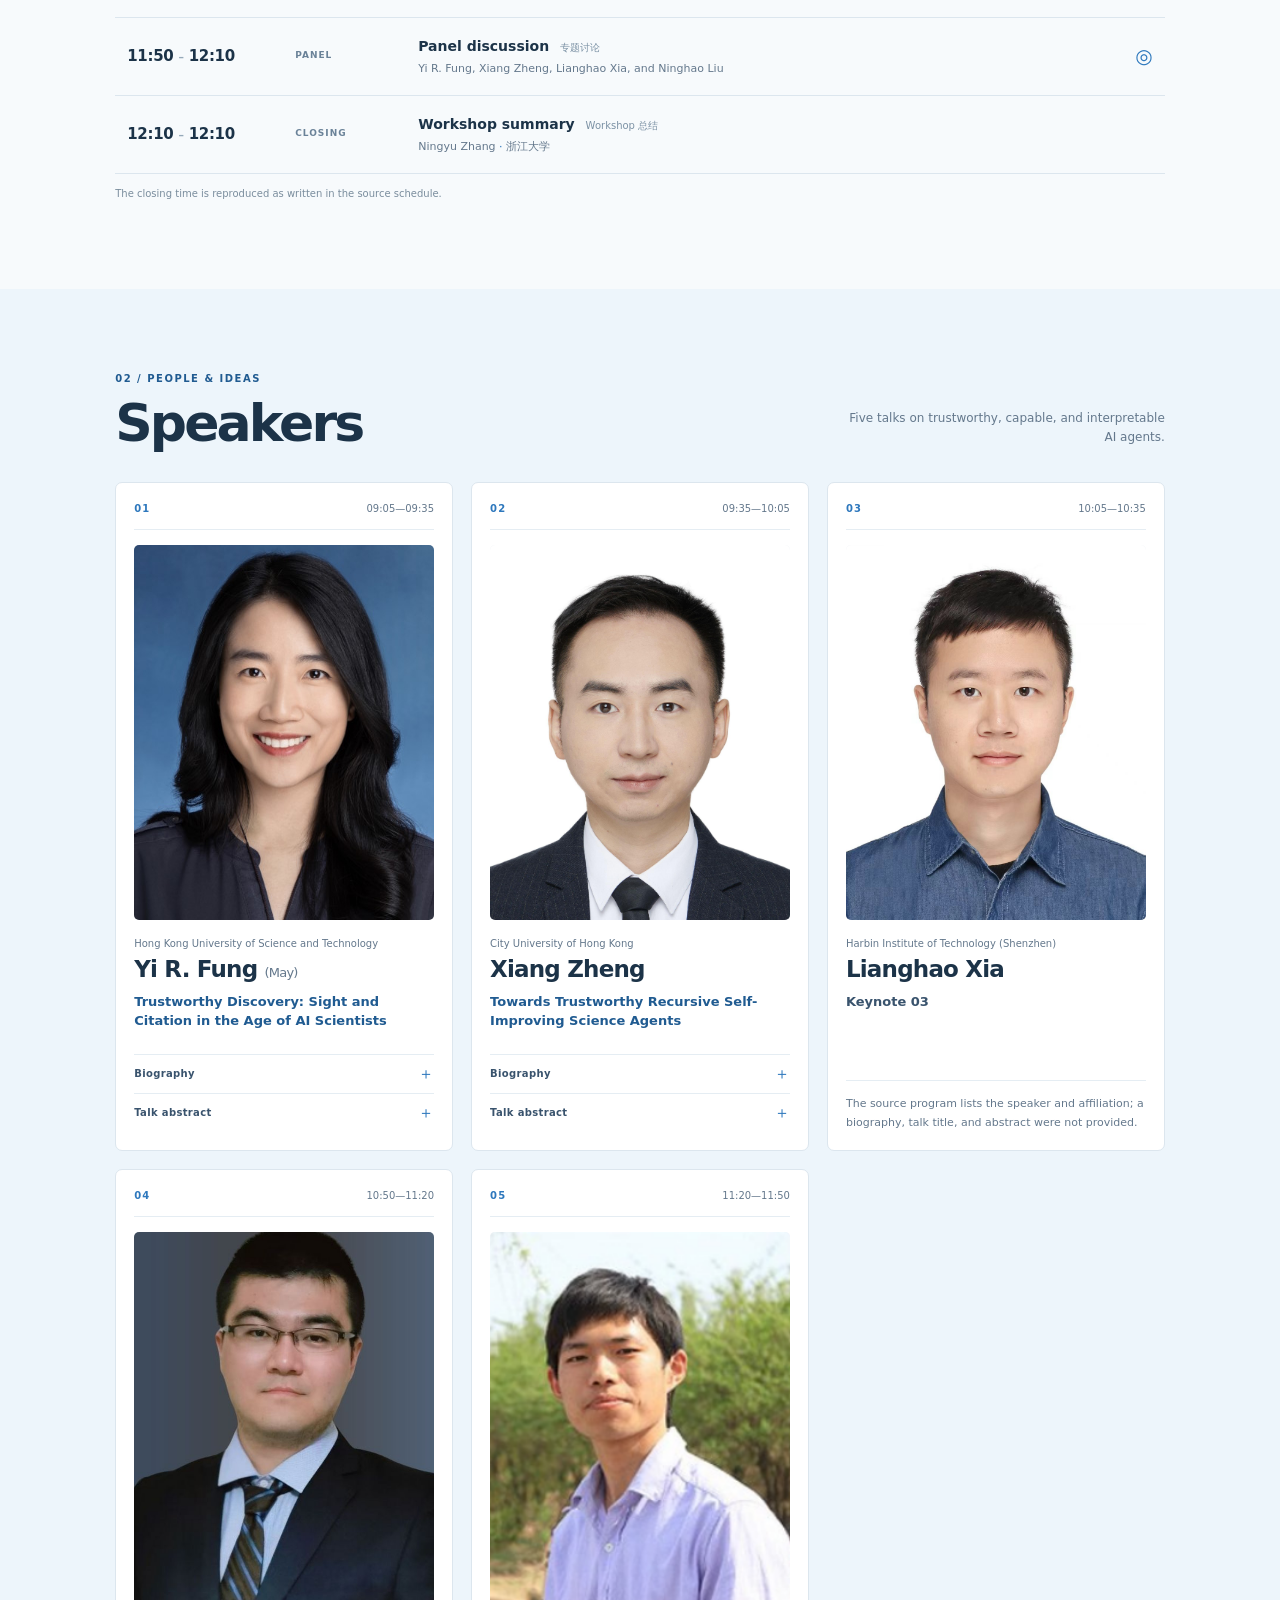
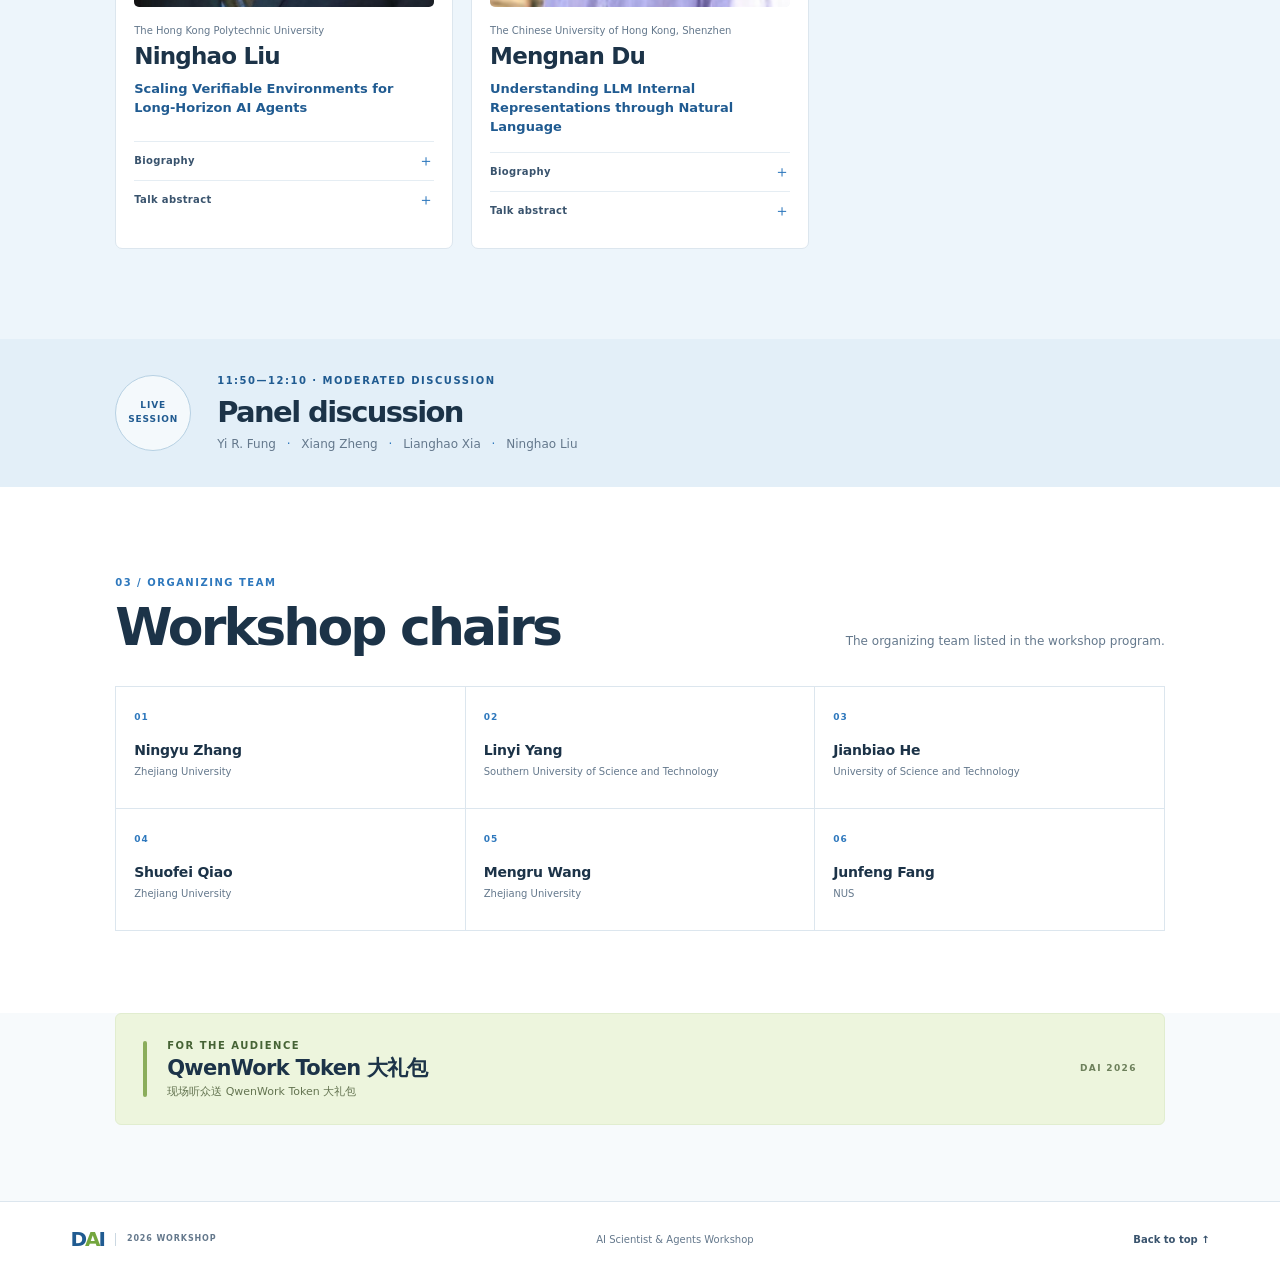
==== commit 63bdc5f3: "Brighten workshop site and add speaker photos" ====
--- a/index.html
+++ b/index.html
@@ -36,18 +36,12 @@
           </p>
           <a class="button-primary" href="#schedule">Explore the program <span aria-hidden="true">↓</span></a>
         </div>
-        <div class="hero-art" aria-hidden="true">
-          <div class="orbit orbit-one"></div>
-          <div class="orbit orbit-two"></div>
-          <div class="orbit orbit-three"></div>
-          <div class="core"><span>DAI</span><small>2026</small></div>
-          <span class="orbit-label label-one">RESEARCH</span>
-          <span class="orbit-label label-two">REASONING</span>
-          <span class="orbit-label label-three">AGENTS</span>
-          <span class="orbit-point point-one"></span>
-          <span class="orbit-point point-two"></span>
-          <span class="orbit-point point-three"></span>
-        </div>
+        <aside class="hero-summary" aria-label="Program at a glance">
+          <p class="section-kicker">PROGRAM AT A GLANCE</p>
+          <p class="summary-time">09:00 <span>–</span> 12:10</p>
+          <div class="summary-item"><strong>05</strong><span>Keynote talks</span></div>
+          <div class="summary-item"><strong>01</strong><span>Panel discussion</span></div>
+        </aside>
         <div class="hero-foot">
           <span>FIVE KEYNOTES</span><i></i><span>ONE PANEL</span><i></i><span>09:00—12:10</span>
         </div>
@@ -141,6 +135,7 @@
         <div class="speaker-grid">
           <article class="speaker-card" id="yi-fung">
             <div class="speaker-top"><span class="speaker-number">01</span><span class="speaker-time">09:05—09:35</span></div>
+            <div class="speaker-photo"><img src="./assets/yi-r-fung.png" alt="Yi R. Fung (May)" loading="lazy" /></div>
             <p class="speaker-affiliation">Hong Kong University of Science and Technology</p>
             <h3>Yi R. Fung <span class="speaker-aside">(May)</span></h3>
             <p class="talk-title">Trustworthy Discovery: Sight and Citation in the Age of AI Scientists</p>
@@ -150,6 +145,7 @@
 
           <article class="speaker-card" id="xiang-zheng">
             <div class="speaker-top"><span class="speaker-number">02</span><span class="speaker-time">09:35—10:05</span></div>
+            <div class="speaker-photo"><img src="./assets/xiang-zheng.jpg" alt="Xiang Zheng" loading="lazy" /></div>
             <p class="speaker-affiliation">City University of Hong Kong</p>
             <h3>Xiang Zheng</h3>
             <p class="talk-title">Towards Trustworthy Recursive Self-Improving Science Agents</p>
@@ -159,6 +155,7 @@
 
           <article class="speaker-card speaker-card-pending" id="lianghao-xia">
             <div class="speaker-top"><span class="speaker-number">03</span><span class="speaker-time">10:05—10:35</span></div>
+            <div class="speaker-photo"><img src="./assets/lianghao-xia.jpg" alt="Lianghao Xia" loading="lazy" /></div>
             <p class="speaker-affiliation">Harbin Institute of Technology (Shenzhen)</p>
             <h3>Lianghao Xia</h3>
             <p class="talk-title">Keynote 03</p>
@@ -167,6 +164,7 @@
 
           <article class="speaker-card" id="ninghao-liu">
             <div class="speaker-top"><span class="speaker-number">04</span><span class="speaker-time">10:50—11:20</span></div>
+            <div class="speaker-photo"><img src="./assets/ninghao-liu.png" alt="Ninghao Liu" loading="lazy" /></div>
             <p class="speaker-affiliation">The Hong Kong Polytechnic University</p>
             <h3>Ninghao Liu</h3>
             <p class="talk-title">Scaling Verifiable Environments for Long-Horizon AI Agents</p>
@@ -176,6 +174,7 @@
 
           <article class="speaker-card" id="mengnan-du">
             <div class="speaker-top"><span class="speaker-number">05</span><span class="speaker-time">11:20—11:50</span></div>
+            <div class="speaker-photo"><img src="./assets/mengnan-du.png" alt="Mengnan Du" loading="lazy" /></div>
             <p class="speaker-affiliation">The Chinese University of Hong Kong, Shenzhen</p>
             <h3>Mengnan Du</h3>
             <p class="talk-title">Understanding LLM Internal Representations through Natural Language</p>
@@ -192,7 +191,6 @@
           <h2 id="panel-title">Panel discussion</h2>
           <p>Yi R. Fung <span>·</span> Xiang Zheng <span>·</span> Lianghao Xia <span>·</span> Ninghao Liu</p>
         </div>
-        <span class="panel-orbit" aria-hidden="true">◎</span>
       </section>
 
       <section class="section chairs-section" id="chairs" aria-labelledby="chairs-title">
@@ -214,7 +212,7 @@
       </section>
 
       <aside class="giveaway">
-        <span class="giveaway-star" aria-hidden="true">✳</span>
+        <span class="giveaway-mark" aria-hidden="true"></span>
         <div><p class="section-kicker">FOR THE AUDIENCE</p><h2>QwenWork Token 大礼包</h2><p>现场听众送 QwenWork Token 大礼包</p></div>
         <span class="giveaway-label">DAI 2026</span>
       </aside>
--- a/styles.css
+++ b/styles.css
@@ -1,180 +1,337 @@
 :root {
   color-scheme: light;
-  --ink: #142139;
-  --ink-soft: #273852;
-  --muted: #66748a;
-  --line: #dce3e8;
-  --paper: #f7f8f5;
+  --ink: #1c3348;
+  --ink-soft: #39536d;
+  --muted: #64788c;
+  --line: #dce6ee;
+  --paper: #f7fafc;
   --white: #ffffff;
-  --lime: #c7f36b;
-  --blue: #4168f5;
-  --blue-pale: #e5eaff;
-  --orange: #ff7b5d;
+  --blue: #2e78bd;
+  --blue-dark: #205b91;
+  --blue-pale: #eaf4fb;
+  --green-pale: #edf5dd;
+  --green-ink: #466335;
 }
 
 * { box-sizing: border-box; }
 html { scroll-behavior: smooth; scroll-padding-top: 88px; }
-body { margin: 0; color: var(--ink); background: var(--paper); font-family: Inter, ui-sans-serif, system-ui, -apple-system, BlinkMacSystemFont, "Segoe UI", sans-serif; font-size: 16px; line-height: 1.55; -webkit-font-smoothing: antialiased; }
+body {
+  margin: 0;
+  color: var(--ink);
+  background: var(--paper);
+  font-family: Inter, ui-sans-serif, system-ui, -apple-system, BlinkMacSystemFont, "Segoe UI", sans-serif;
+  font-size: 16px;
+  line-height: 1.55;
+  -webkit-font-smoothing: antialiased;
+}
 a { color: inherit; text-decoration: none; }
-.topline { display: flex; justify-content: space-between; padding: 9px max(5.5vw, 24px); color: #d6e3ff; background: #0b172a; font-size: 10px; font-weight: 700; letter-spacing: .14em; text-transform: uppercase; }
-.site-header { height: 78px; display: flex; align-items: center; justify-content: space-between; padding: 0 max(5.5vw, 24px); background: var(--paper); border-bottom: 1px solid rgba(20,33,57,.1); }
+a:focus-visible, button:focus-visible, summary:focus-visible { outline: 3px solid #78b6e4; outline-offset: 3px; }
+
+.topline {
+  display: flex;
+  justify-content: space-between;
+  padding: 8px max(5.5vw, 24px);
+  color: #ffffff;
+  background: #347fb8;
+  font-size: 10px;
+  font-weight: 750;
+  letter-spacing: .13em;
+  text-transform: uppercase;
+}
+.site-header {
+  height: 76px;
+  display: flex;
+  align-items: center;
+  justify-content: space-between;
+  padding: 0 max(5.5vw, 24px);
+  background: #ffffff;
+  border-bottom: 1px solid var(--line);
+}
 .wordmark { display: inline-flex; align-items: center; gap: 11px; }
-.wordmark-mark { font-size: 24px; font-weight: 900; letter-spacing: -.1em; }
-.wordmark-mark span { color: var(--blue); }
-.wordmark-caption { border-left: 1px solid #b7c0cc; padding-left: 11px; color: var(--muted); font-size: 10px; font-weight: 700; letter-spacing: .12em; text-transform: uppercase; }
-nav { display: flex; gap: 34px; margin-left: auto; margin-right: 34px; }
+.wordmark-mark { font-size: 24px; font-weight: 850; letter-spacing: -.1em; color: var(--blue-dark); }
+.wordmark-mark span { color: #74a63e; }
+.wordmark-caption {
+  border-left: 1px solid #cbd8e2;
+  padding-left: 11px;
+  color: var(--muted);
+  font-size: 10px;
+  font-weight: 700;
+  letter-spacing: .11em;
+  text-transform: uppercase;
+}
+nav { display: flex; gap: 32px; margin-left: auto; margin-right: 30px; }
 nav a, .nav-cta { font-size: 12px; font-weight: 700; }
-nav a { color: #42516a; transition: color .2s ease; }
+nav a { color: #4c6379; }
 nav a:hover, .back-top:hover { color: var(--blue); }
-.nav-cta { display: inline-flex; align-items: center; gap: 15px; padding: 11px 15px; border: 1px solid #aab5c5; border-radius: 2px; }
+.nav-cta {
+  display: inline-flex;
+  align-items: center;
+  gap: 14px;
+  padding: 10px 14px;
+  color: var(--blue-dark);
+  border: 1px solid #b9d1e2;
+  border-radius: 4px;
+}
 .nav-cta span { color: var(--blue); font-size: 16px; }
-.hero { position: relative; display: grid; grid-template-columns: 1.1fr .9fr; min-height: 535px; padding: 80px max(9vw, 30px) 72px; overflow: hidden; color: var(--white); background: #101d31; }
-.hero::before { position: absolute; inset: 0; content: ""; background: radial-gradient(ellipse at 80% 55%, rgba(65,104,245,.22), transparent 38%), linear-gradient(115deg, transparent 35%, rgba(255,255,255,.025) 35.1%, transparent 35.3%); pointer-events: none; }
-.hero-copy { z-index: 1; align-self: center; max-width: 580px; }
-.eyebrow, .section-kicker { margin: 0; font-size: 10px; font-weight: 800; letter-spacing: .17em; text-transform: uppercase; }
-.eyebrow { display: flex; align-items: center; gap: 10px; color: #c6d2e6; }
-.eyebrow-dot { width: 7px; height: 7px; border-radius: 50%; background: var(--lime); box-shadow: 0 0 12px rgba(199,243,107,.5); }
-h1 { margin: 25px 0 20px; font-size: clamp(54px, 7.3vw, 100px); line-height: .98; letter-spacing: -.075em; font-weight: 750; }
-h1 span { color: var(--lime); }
-.hero-intro { max-width: 460px; margin: 0 0 29px; color: #c4cede; font-size: 16px; line-height: 1.7; }
-.button-primary { display: inline-flex; align-items: center; gap: 27px; padding: 13px 17px; color: #132037; background: var(--lime); font-size: 12px; font-weight: 800; transition: transform .2s ease, background .2s ease; }
-.button-primary:hover { transform: translateY(-2px); background: #d6ff85; }
-.button-primary span { font-size: 17px; }
-.hero-art { position: relative; align-self: center; justify-self: center; width: min(31vw, 390px); aspect-ratio: 1; margin-top: -5px; }
-.orbit { position: absolute; inset: 9%; border: 1px solid rgba(190,207,255,.28); border-radius: 50%; }
-.orbit-one { transform: rotate(-30deg) scaleY(.53); }
-.orbit-two { transform: rotate(32deg) scaleY(.53); }
-.orbit-three { inset: 22%; border-color: rgba(199,243,107,.45); }
-.core { position: absolute; inset: 36%; display: flex; flex-direction: column; align-items: center; justify-content: center; border: 1px solid rgba(199,243,107,.4); border-radius: 50%; color: var(--lime); background: radial-gradient(circle, rgba(199,243,107,.12), rgba(15,29,49,.4) 68%); box-shadow: 0 0 50px rgba(65,104,245,.22); }
-.core span { font-size: clamp(25px, 4vw, 44px); font-weight: 900; letter-spacing: -.1em; }
-.core small { margin-top: 1px; color: #bcc8db; font-size: 9px; letter-spacing: .18em; }
-.orbit-label { position: absolute; color: #9eabc1; font-size: 8px; font-weight: 800; letter-spacing: .15em; }
-.label-one { top: 12%; left: 5%; }.label-two { top: 16%; right: 0; }.label-three { bottom: 11%; left: 41%; }
-.orbit-point { position: absolute; width: 10px; height: 10px; border: 2px solid #101d31; border-radius: 50%; background: var(--orange); box-shadow: 0 0 0 3px rgba(255,123,93,.25); }
-.point-one { top: 20%; left: 21%; }.point-two { top: 31%; right: 17%; background: var(--lime); box-shadow: 0 0 0 3px rgba(199,243,107,.2); }.point-three { bottom: 23%; right: 27%; background: #7c9bff; box-shadow: 0 0 0 3px rgba(124,155,255,.22); }
-.hero-foot { position: absolute; bottom: 0; left: 0; right: 0; display: flex; align-items: center; gap: 15px; padding: 15px max(9vw, 30px); border-top: 1px solid rgba(255,255,255,.14); color: #bac5d7; font-size: 9px; font-weight: 800; letter-spacing: .14em; }
-.hero-foot i { width: 4px; height: 4px; border-radius: 50%; background: var(--lime); }
-.intro-band { display: grid; grid-template-columns: 1fr minmax(300px, 2.1fr) 1fr; gap: 45px; align-items: start; padding: 63px max(9vw, 30px); background: var(--lime); }
-.intro-band .section-kicker { padding-top: 7px; color: #445528; }
-.intro-statement { max-width: 670px; margin: 0; font-size: clamp(20px, 2.2vw, 28px); line-height: 1.4; letter-spacing: -.035em; }
-.text-link { justify-self: end; margin-top: 8px; padding-bottom: 5px; border-bottom: 1px solid rgba(20,33,57,.45); font-size: 11px; font-weight: 800; }
+
+.hero {
+  position: relative;
+  display: grid;
+  grid-template-columns: 1.05fr .95fr;
+  gap: 42px;
+  min-height: 440px;
+  padding: 72px max(9vw, 30px) 76px;
+  color: var(--ink);
+  background: #ffffff;
+}
+.hero-copy { z-index: 1; align-self: center; max-width: 590px; }
+.eyebrow, .section-kicker {
+  margin: 0;
+  font-size: 10px;
+  font-weight: 800;
+  letter-spacing: .15em;
+  text-transform: uppercase;
+}
+.eyebrow { display: flex; align-items: center; gap: 10px; color: var(--blue-dark); }
+.eyebrow-dot { width: 7px; height: 7px; border-radius: 50%; background: #78a849; }
+h1 {
+  margin: 24px 0 17px;
+  font-size: clamp(52px, 7vw, 90px);
+  line-height: .99;
+  letter-spacing: -.07em;
+  font-weight: 760;
+}
+h1 span { color: var(--blue); }
+.hero-intro { max-width: 450px; margin: 0 0 27px; color: var(--muted); font-size: 15px; line-height: 1.7; }
+.button-primary {
+  display: inline-flex;
+  align-items: center;
+  gap: 25px;
+  padding: 12px 16px;
+  color: #ffffff;
+  background: var(--blue);
+  border-radius: 4px;
+  font-size: 12px;
+  font-weight: 750;
+}
+.button-primary:hover { background: var(--blue-dark); }
+.button-primary span { font-size: 16px; }
+.hero-summary {
+  align-self: center;
+  max-width: 440px;
+  width: 100%;
+  margin-left: auto;
+  padding: 32px 34px;
+  background: var(--blue-pale);
+  border: 1px solid #d7e9f5;
+  border-radius: 8px;
+}
+.hero-summary .section-kicker { color: var(--blue-dark); }
+.summary-time {
+  margin: 16px 0 22px;
+  color: var(--ink);
+  font-size: clamp(28px, 3.8vw, 42px);
+  font-weight: 750;
+  letter-spacing: -.045em;
+  font-variant-numeric: tabular-nums;
+}
+.summary-time span { color: #8eaac0; font-size: .7em; padding: 0 4px; }
+.summary-item { display: flex; align-items: center; gap: 13px; padding: 12px 0; border-top: 1px solid #cfe1ef; }
+.summary-item strong { color: var(--blue); font-size: 20px; font-weight: 800; }
+.summary-item span { color: var(--ink-soft); font-size: 13px; }
+.hero-foot {
+  position: absolute;
+  bottom: 0;
+  left: 0;
+  right: 0;
+  display: flex;
+  align-items: center;
+  gap: 14px;
+  padding: 14px max(9vw, 30px);
+  border-top: 1px solid var(--line);
+  color: var(--muted);
+  font-size: 9px;
+  font-weight: 750;
+  letter-spacing: .12em;
+}
+.hero-foot i { width: 4px; height: 4px; border-radius: 50%; background: #6d9f45; }
+
+.intro-band {
+  display: grid;
+  grid-template-columns: 1fr minmax(300px, 2.1fr) 1fr;
+  gap: 42px;
+  align-items: start;
+  padding: 54px max(9vw, 30px);
+  background: #edf5fb;
+}
+.intro-band .section-kicker { padding-top: 7px; color: var(--blue-dark); }
+.intro-statement {
+  max-width: 670px;
+  margin: 0;
+  color: var(--ink);
+  font-size: clamp(19px, 2.1vw, 26px);
+  line-height: 1.42;
+  letter-spacing: -.025em;
+}
+.text-link {
+  justify-self: end;
+  margin-top: 8px;
+  padding-bottom: 5px;
+  border-bottom: 1px solid #a8c4d9;
+  color: var(--blue-dark);
+  font-size: 11px;
+  font-weight: 750;
+}
 .text-link span { margin-left: 8px; color: var(--blue); font-size: 15px; }
-.section { padding: 100px max(9vw, 30px); }
-.section-heading { display: flex; justify-content: space-between; align-items: end; gap: 30px; margin-bottom: 36px; }
+
+.section { padding: 88px max(9vw, 30px); }
+.section-heading { display: flex; justify-content: space-between; align-items: end; gap: 28px; margin-bottom: 32px; }
 .section-kicker { margin-bottom: 9px; color: var(--blue); }
-h2 { margin: 0; font-size: clamp(34px, 4.6vw, 54px); line-height: 1.05; letter-spacing: -.06em; }
-.section-note { max-width: 320px; margin: 0 0 4px; color: var(--muted); font-size: 12px; text-align: right; }
+h2 { margin: 0; font-size: clamp(34px, 4.5vw, 52px); line-height: 1.05; letter-spacing: -.055em; }
+.section-note { max-width: 330px; margin: 0 0 4px; color: var(--muted); font-size: 12px; text-align: right; }
+
 .schedule-list { border-top: 1px solid var(--line); }
-.schedule-row { display: grid; grid-template-columns: 155px 105px minmax(0, 1fr) 30px; gap: 20px; align-items: center; min-height: 79px; border-bottom: 1px solid var(--line); transition: background .2s ease; }
-.schedule-row:hover { background: rgba(255,255,255,.7); }
-.schedule-row time { color: var(--ink); font-size: 16px; font-weight: 750; letter-spacing: -.02em; font-variant-numeric: tabular-nums; }
-.schedule-row time span { padding: 0 5px; color: #9ba7b5; font-size: 11px; }
-.schedule-type { color: #79869a; font-size: 9px; font-weight: 850; letter-spacing: .12em; }
+.schedule-row {
+  display: grid;
+  grid-template-columns: 150px 105px minmax(0, 1fr) 28px;
+  gap: 18px;
+  align-items: center;
+  min-height: 78px;
+  padding: 9px 12px;
+  border-bottom: 1px solid var(--line);
+  transition: background .18s ease;
+}
+.schedule-row:hover { background: #f0f7fc; }
+.schedule-row time { color: var(--ink); font-size: 15px; font-weight: 750; letter-spacing: -.02em; font-variant-numeric: tabular-nums; }
+.schedule-row time span { padding: 0 5px; color: #95a9b9; font-size: 11px; }
+.schedule-type { color: #6a8298; font-size: 9px; font-weight: 800; letter-spacing: .11em; }
 .schedule-detail h3 { margin: 0 0 2px; font-size: 14px; font-weight: 750; }
 .schedule-detail p { margin: 0; color: var(--muted); font-size: 11px; }
 .schedule-detail p span { color: var(--blue); }
-.cn { margin-left: 6px; color: #8793a3; font-size: 10px; font-weight: 500; }
-.row-arrow { justify-self: end; color: var(--blue); font-size: 16px; opacity: 0; transition: opacity .2s ease; }
+.cn { margin-left: 6px; color: #7b91a4; font-size: 10px; font-weight: 500; }
+.row-arrow { justify-self: end; color: var(--blue); font-size: 16px; opacity: 0; transition: opacity .18s ease; }
 .schedule-row:hover .row-arrow, .row-arrow:focus { opacity: 1; }
-.schedule-break { color: var(--muted); background: rgba(229,234,255,.35); }
+.schedule-break { background: #f1f6f9; }
 .break-mark, .panel-mark { justify-self: end; color: var(--blue); font-size: 20px; }
-.schedule-footnote { margin: 13px 0 0; color: #8793a3; font-size: 10px; }
-.speaker-section { padding: 90px max(9vw, 30px) 105px; color: var(--white); background: #101d31; }
+.schedule-footnote { margin: 12px 0 0; color: #7a8d9d; font-size: 10px; }
+
+.speaker-section { padding: 82px max(9vw, 30px) 90px; color: var(--ink); background: #edf5fb; }
 .speaker-heading { padding: 0; }
-.speaker-section .section-kicker { color: var(--lime); }
-.speaker-section .section-note { color: #aab7cc; }
-.speaker-grid { display: grid; grid-template-columns: repeat(2, minmax(0, 1fr)); gap: 14px; }
-.speaker-card { min-height: 270px; padding: 24px 26px 26px; border: 1px solid rgba(196,209,230,.17); background: rgba(255,255,255,.035); transition: background .25s ease, border-color .25s ease, transform .25s ease; }
-.speaker-card:hover { transform: translateY(-3px); border-color: rgba(199,243,107,.48); background: rgba(255,255,255,.06); }
-.speaker-top { display: flex; justify-content: space-between; align-items: center; padding-bottom: 18px; border-bottom: 1px solid rgba(196,209,230,.15); }
-.speaker-number { color: var(--lime); font-size: 11px; font-weight: 850; letter-spacing: .14em; }
-.speaker-time { color: #aab7cc; font-size: 10px; font-variant-numeric: tabular-nums; }
-.speaker-affiliation { min-height: 16px; margin: 19px 0 4px; color: #aab7cc; font-size: 10px; }
-.speaker-card h3 { margin: 0; font-size: 25px; line-height: 1.1; letter-spacing: -.04em; }
-.speaker-aside { color: #9eabc1; font-size: 14px; font-weight: 500; }
-.talk-title { max-width: 490px; min-height: 43px; margin: 13px 0 18px; color: var(--lime); font-size: 14px; font-weight: 650; line-height: 1.4; }
-.speaker-card details { border-top: 1px solid rgba(196,209,230,.14); }
-.speaker-card details + details { margin-top: 0; }
-.speaker-card summary { display: flex; justify-content: space-between; padding: 12px 0; color: #d6dfec; cursor: pointer; font-size: 10px; font-weight: 750; letter-spacing: .04em; list-style: none; }
+.speaker-section .section-kicker { color: var(--blue-dark); }
+.speaker-section .section-note { color: var(--muted); }
+.speaker-grid { display: grid; grid-template-columns: repeat(3, minmax(0, 1fr)); gap: 18px; }
+.speaker-card {
+  min-height: 100%;
+  padding: 18px;
+  border: 1px solid #dce6ee;
+  border-radius: 7px;
+  background: #ffffff;
+  transition: border-color .18s ease;
+}
+.speaker-card:hover { border-color: #9dc5e0; }
+.speaker-top { display: flex; justify-content: space-between; align-items: center; padding-bottom: 12px; border-bottom: 1px solid #e5edf3; }
+.speaker-number { color: var(--blue); font-size: 10px; font-weight: 850; letter-spacing: .12em; }
+.speaker-time { color: var(--muted); font-size: 10px; font-variant-numeric: tabular-nums; }
+.speaker-photo { width: 100%; aspect-ratio: 4 / 5; margin: 15px 0 16px; overflow: hidden; border-radius: 5px; background: #edf2f6; }
+.speaker-photo img { display: block; width: 100%; height: 100%; object-fit: cover; object-position: center 30%; }
+.speaker-affiliation { min-height: 16px; margin: 0 0 4px; color: var(--muted); font-size: 10px; }
+.speaker-card h3 { margin: 0; font-size: 23px; line-height: 1.15; letter-spacing: -.035em; }
+.speaker-aside { color: var(--muted); font-size: 13px; font-weight: 500; }
+.talk-title { min-height: 46px; margin: 11px 0 15px; color: var(--blue-dark); font-size: 13px; font-weight: 650; line-height: 1.45; }
+.speaker-card details { border-top: 1px solid #e5edf3; }
+.speaker-card summary {
+  display: flex;
+  justify-content: space-between;
+  padding: 11px 0;
+  color: var(--ink-soft);
+  cursor: pointer;
+  font-size: 10px;
+  font-weight: 750;
+  letter-spacing: .035em;
+  list-style: none;
+}
 .speaker-card summary::-webkit-details-marker { display: none; }
-.speaker-card summary span { color: var(--lime); font-size: 16px; font-weight: 400; line-height: 1; transition: transform .2s ease; }
+.speaker-card summary span { color: var(--blue); font-size: 16px; font-weight: 400; line-height: 1; transition: transform .18s ease; }
 .speaker-card details[open] summary span { transform: rotate(45deg); }
-.speaker-card details p { margin: 0 0 16px; color: #b2bfd2; font-size: 11px; line-height: 1.75; }
-.speaker-card-pending { display: flex; flex-direction: column; align-items: flex-start; }
-.speaker-card-pending .talk-title { min-height: unset; color: #cad4e4; }
-.profile-note { max-width: 440px; margin: auto 0 0; padding-top: 15px; border-top: 1px solid rgba(196,209,230,.14); color: #9eabc1; font-size: 11px; line-height: 1.7; }
-.panel-band { position: relative; display: flex; align-items: center; gap: 30px; padding: 41px max(9vw, 30px); overflow: hidden; color: var(--ink); background: var(--blue-pale); }
-.panel-index { flex: 0 0 88px; display: grid; place-items: center; width: 88px; height: 88px; border: 1px solid #aab9fa; border-radius: 50%; color: var(--blue); font-size: 10px; font-weight: 850; line-height: 1.55; letter-spacing: .12em; text-align: center; }
-.panel-band .section-kicker { color: var(--blue); }
-.panel-band h2 { margin: 0 0 8px; font-size: 30px; }
-.panel-band p:last-child { margin: 0; color: #5e6e89; font-size: 12px; }
+.speaker-card details p { margin: 0 0 14px; color: #556a7d; font-size: 11px; line-height: 1.75; }
+.speaker-card-pending { display: flex; flex-direction: column; }
+.speaker-card-pending .talk-title { min-height: unset; color: var(--ink-soft); }
+.profile-note { margin: auto 0 0; padding-top: 14px; border-top: 1px solid #e5edf3; color: var(--muted); font-size: 11px; line-height: 1.7; }
+
+.panel-band { position: relative; display: flex; align-items: center; gap: 26px; padding: 34px max(9vw, 30px); overflow: hidden; color: var(--ink); background: #e3eff8; }
+.panel-index { flex: 0 0 76px; display: grid; place-items: center; width: 76px; height: 76px; border: 1px solid #b7d1e3; border-radius: 50%; color: var(--blue-dark); font-size: 9px; font-weight: 800; line-height: 1.5; letter-spacing: .1em; text-align: center; background: #f4f9fc; }
+.panel-band .section-kicker { color: var(--blue-dark); }
+.panel-band h2 { margin: 0 0 7px; font-size: 29px; }
+.panel-band p:last-child { margin: 0; color: var(--muted); font-size: 12px; }
 .panel-band p:last-child span { padding: 0 7px; color: var(--blue); }
-.panel-orbit { position: absolute; right: 10%; top: -54px; color: rgba(65,104,245,.16); font-size: 200px; font-weight: 200; line-height: 1; }
-.chairs-section { padding-top: 100px; padding-bottom: 93px; }
+
+.chairs-section { padding-top: 88px; padding-bottom: 82px; background: #ffffff; }
 .chair-grid { display: grid; grid-template-columns: repeat(3, minmax(0, 1fr)); border-top: 1px solid var(--line); border-left: 1px solid var(--line); }
-.chair-grid article { min-height: 126px; padding: 17px 19px; border-right: 1px solid var(--line); border-bottom: 1px solid var(--line); }
-.chair-grid article > span { color: var(--blue); font-size: 9px; font-weight: 850; letter-spacing: .14em; }
-.chair-grid h3 { margin: 13px 0 2px; font-size: 15px; letter-spacing: -.02em; }
+.chair-grid article { min-height: 122px; padding: 16px 18px; border-right: 1px solid var(--line); border-bottom: 1px solid var(--line); }
+.chair-grid article > span { color: var(--blue); font-size: 9px; font-weight: 850; letter-spacing: .12em; }
+.chair-grid h3 { margin: 12px 0 2px; font-size: 14px; letter-spacing: -.015em; }
 .chair-grid p { margin: 0; color: var(--muted); font-size: 10px; }
-.giveaway { position: relative; display: flex; align-items: center; gap: 23px; margin: 0 max(9vw, 30px) 92px; padding: 25px 30px; overflow: hidden; background: var(--lime); }
-.giveaway-star { display: grid; flex: 0 0 54px; place-items: center; width: 54px; height: 54px; border: 1px solid rgba(20,33,57,.4); border-radius: 50%; color: var(--blue); font-size: 29px; }
-.giveaway .section-kicker { margin-bottom: 3px; color: #4b5b31; }
-.giveaway h2 { font-size: 22px; letter-spacing: -.04em; }
-.giveaway p:last-child { margin: 4px 0 0; color: #536043; font-size: 11px; }
-.giveaway-label { margin-left: auto; color: rgba(20,33,57,.58); font-size: 9px; font-weight: 850; letter-spacing: .17em; }
-.site-footer { display: flex; align-items: center; justify-content: space-between; padding: 22px max(5.5vw, 24px); border-top: 1px solid var(--line); }
-.footer-mark .wordmark-mark { font-size: 20px; }.footer-mark .wordmark-caption { font-size: 8px; }
+.giveaway { display: flex; align-items: center; gap: 20px; margin: 0 max(9vw, 30px) 76px; padding: 24px 27px; background: var(--green-pale); border: 1px solid #e1edcf; border-radius: 6px; }
+.giveaway-mark { flex: 0 0 4px; width: 4px; height: 56px; border-radius: 3px; background: #8bad5b; }
+.giveaway .section-kicker { margin-bottom: 3px; color: var(--green-ink); }
+.giveaway h2 { font-size: 21px; letter-spacing: -.035em; }
+.giveaway p:last-child { margin: 4px 0 0; color: #647451; font-size: 11px; }
+.giveaway-label { margin-left: auto; color: #6d805b; font-size: 9px; font-weight: 800; letter-spacing: .15em; }
+.site-footer { display: flex; align-items: center; justify-content: space-between; padding: 20px max(5.5vw, 24px); border-top: 1px solid var(--line); background: #ffffff; }
+.footer-mark .wordmark-mark { font-size: 20px; }
+.footer-mark .wordmark-caption { font-size: 8px; }
 .site-footer > p { color: var(--muted); font-size: 10px; }
-.back-top { color: #53627a; font-size: 10px; font-weight: 750; transition: color .2s ease; }
-
+.back-top { color: var(--ink-soft); font-size: 10px; font-weight: 750; }
+
+@media (max-width: 900px) {
+  .speaker-grid { grid-template-columns: repeat(2, minmax(0, 1fr)); }
+}
 @media (max-width: 760px) {
   .topline { padding-inline: 20px; font-size: 8px; }
   .site-header { height: 68px; padding-inline: 20px; }
   nav { gap: 16px; margin-right: 0; }
   nav a { font-size: 10px; }
   .nav-cta { display: none; }
-  .hero { grid-template-columns: 1fr; min-height: 620px; padding: 66px 27px 73px; }
-  .hero-copy { align-self: start; }
-  h1 { font-size: clamp(62px, 13vw, 86px); }
-  .hero-art { position: absolute; right: 2%; bottom: 52px; width: 47vw; opacity: .82; }
-  .hero-foot { gap: 9px; padding-inline: 27px; font-size: 8px; }
-  .intro-band { grid-template-columns: 1fr; gap: 16px; padding: 43px 27px; }
+  .hero { grid-template-columns: 1fr; gap: 28px; min-height: auto; padding: 58px 27px 76px; }
+  .hero-summary { max-width: none; margin: 0; padding: 23px 25px; }
+  .summary-time { margin: 11px 0 13px; }
+  .summary-item { padding: 9px 0; }
+  h1 { font-size: clamp(58px, 12vw, 82px); }
+  .hero-foot { padding-inline: 27px; font-size: 8px; }
+  .intro-band { grid-template-columns: 1fr; gap: 14px; padding: 40px 27px; }
   .text-link { justify-self: start; }
-  .section { padding: 72px 27px; }
-  .section-heading { align-items: start; flex-direction: column; gap: 13px; margin-bottom: 27px; }
+  .section { padding: 68px 27px; }
+  .section-heading { align-items: start; flex-direction: column; gap: 12px; margin-bottom: 25px; }
   .section-note { max-width: 420px; text-align: left; }
-  .schedule-row { grid-template-columns: 115px minmax(0, 1fr) 25px; gap: 10px; padding: 13px 0; }
-  .schedule-row time { grid-row: 1; font-size: 14px; }
+  .schedule-row { grid-template-columns: 112px minmax(0, 1fr) 24px; gap: 9px; padding: 12px 3px; }
+  .schedule-row time { grid-row: 1; font-size: 13px; }
   .schedule-type { grid-column: 2; grid-row: 1; justify-self: end; }
   .schedule-detail { grid-column: 1 / 3; grid-row: 2; }
   .row-arrow, .break-mark, .panel-mark { grid-column: 3; grid-row: 1 / 3; }
-  .speaker-section { padding: 72px 27px; }
+  .speaker-section { padding: 68px 27px; }
   .speaker-heading { padding: 0; }
   .speaker-grid { grid-template-columns: 1fr; }
-  .speaker-card { min-height: unset; padding: 21px; }
+  .speaker-card { padding: 18px; }
   .talk-title { min-height: unset; }
-  .panel-band { gap: 17px; padding: 28px 27px; }
-  .panel-index { flex-basis: 67px; width: 67px; height: 67px; font-size: 8px; }
-  .panel-band h2 { font-size: 25px; }
-  .panel-band p:last-child { max-width: 280px; line-height: 1.7; }
-  .panel-orbit { right: -12%; font-size: 150px; }
+  .panel-band { gap: 16px; padding: 25px 27px; }
+  .panel-index { flex-basis: 64px; width: 64px; height: 64px; font-size: 8px; }
+  .panel-band h2 { font-size: 24px; }
+  .panel-band p:last-child { max-width: 290px; line-height: 1.7; }
   .chair-grid { grid-template-columns: repeat(2, minmax(0, 1fr)); }
-  .chair-grid article { min-height: 117px; padding: 14px; }
-  .giveaway { margin-inline: 27px; margin-bottom: 62px; padding: 20px; gap: 15px; }
+  .chair-grid article { min-height: 112px; padding: 13px; }
+  .giveaway { margin-inline: 27px; margin-bottom: 58px; padding: 18px; gap: 14px; }
   .giveaway-label { display: none; }
   .site-footer { padding-inline: 20px; }
   .site-footer > p { display: none; }
 }
-
 @media (max-width: 430px) {
   .wordmark-caption { font-size: 8px; }
   nav { gap: 12px; }
   nav a { font-size: 9px; }
-  .hero { min-height: 595px; padding-inline: 22px; }
-  .hero-art { right: -3%; width: 56vw; }
-  .hero-foot { padding-inline: 22px; font-size: 7px; }
-  .schedule-row { grid-template-columns: 108px minmax(0, 1fr) 18px; gap: 7px; }
-  .schedule-row time { font-size: 12px; }
+  .hero { padding-inline: 22px; }
+  .hero-foot { padding-inline: 22px; gap: 9px; font-size: 7px; }
+  .schedule-row { grid-template-columns: 103px minmax(0, 1fr) 18px; gap: 7px; }
+  .schedule-row time { font-size: 11px; }
   .schedule-detail h3 { font-size: 13px; }
   .schedule-detail p { font-size: 10px; }
   .schedule-type { font-size: 8px; }
@@ -183,11 +340,9 @@
   .chair-grid { grid-template-columns: 1fr 1fr; }
   .chair-grid h3 { font-size: 13px; }
   .chair-grid p { font-size: 9px; }
-  .giveaway-star { flex-basis: 42px; width: 42px; height: 42px; font-size: 23px; }
   .giveaway h2 { font-size: 18px; }
   .giveaway p:last-child { font-size: 10px; }
 }
-
 @media (prefers-reduced-motion: reduce) {
   *, *::before, *::after { scroll-behavior: auto !important; transition-duration: .01ms !important; }
 }
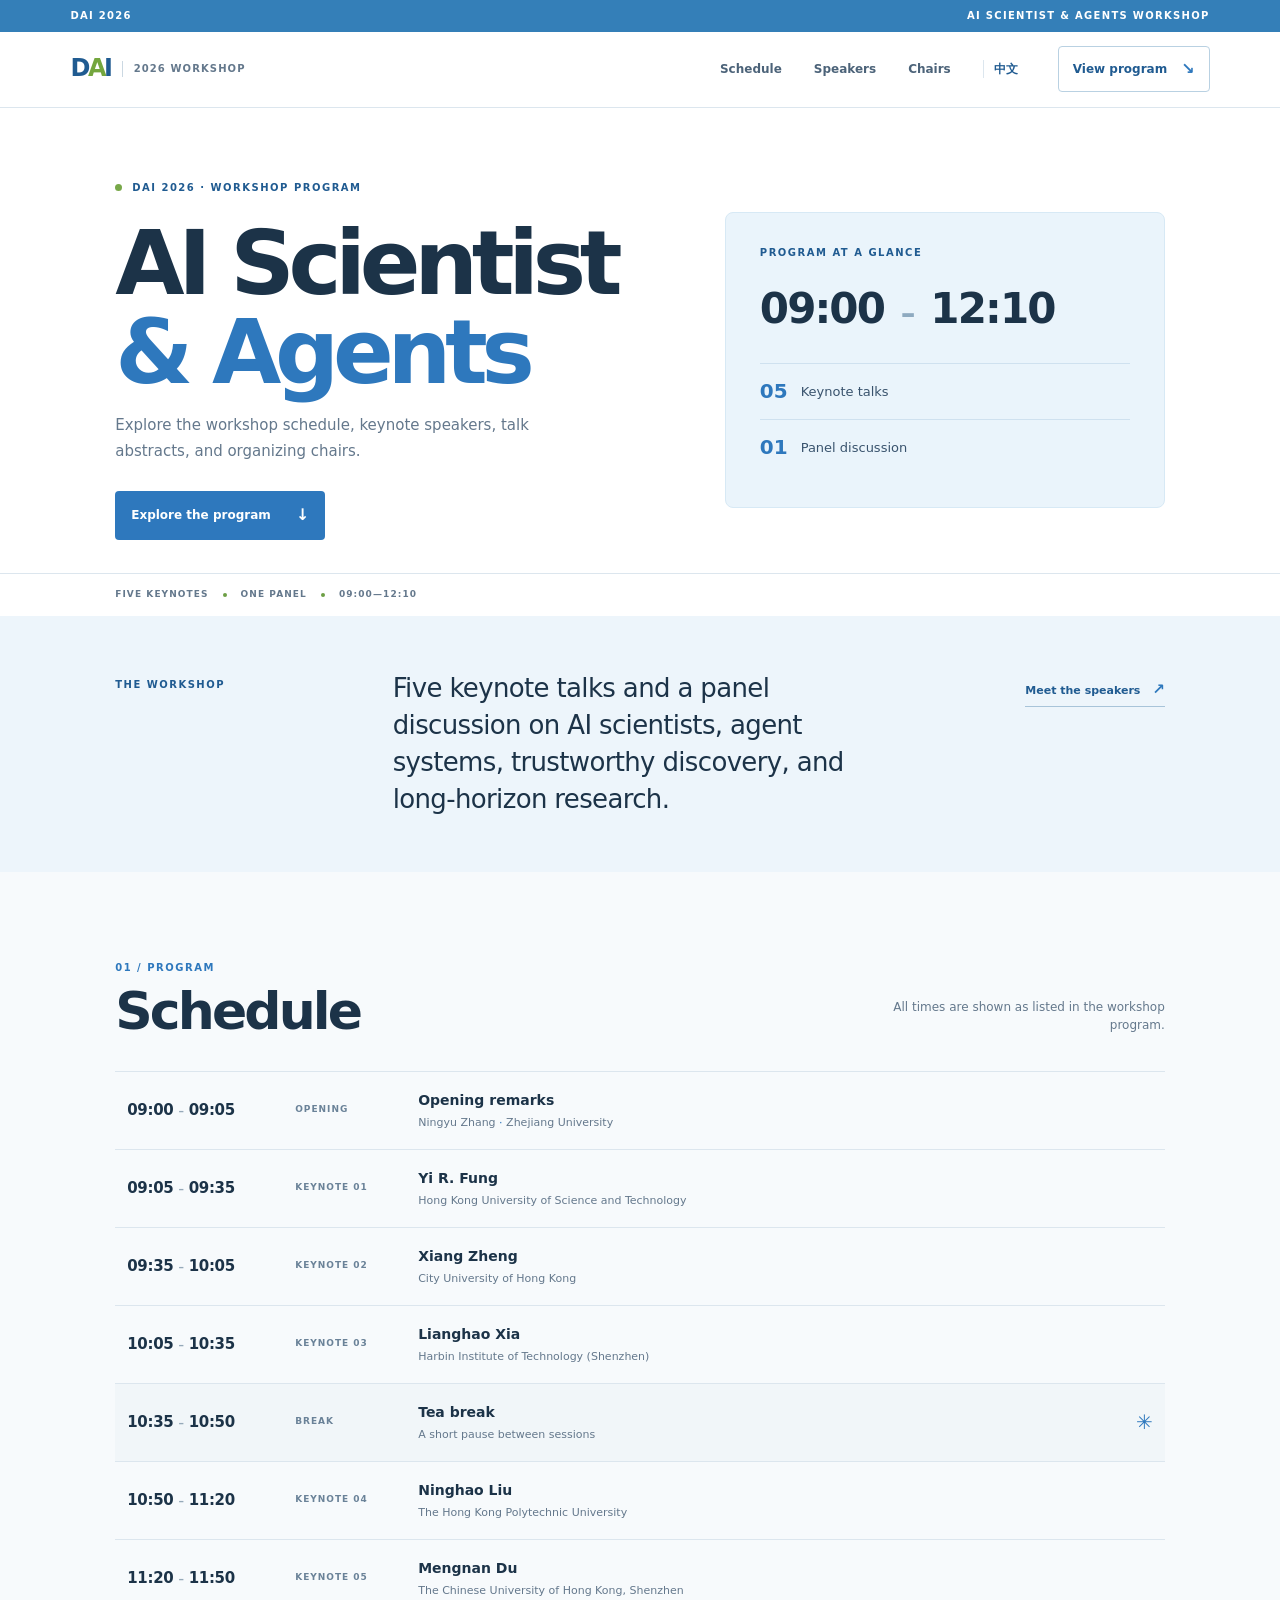
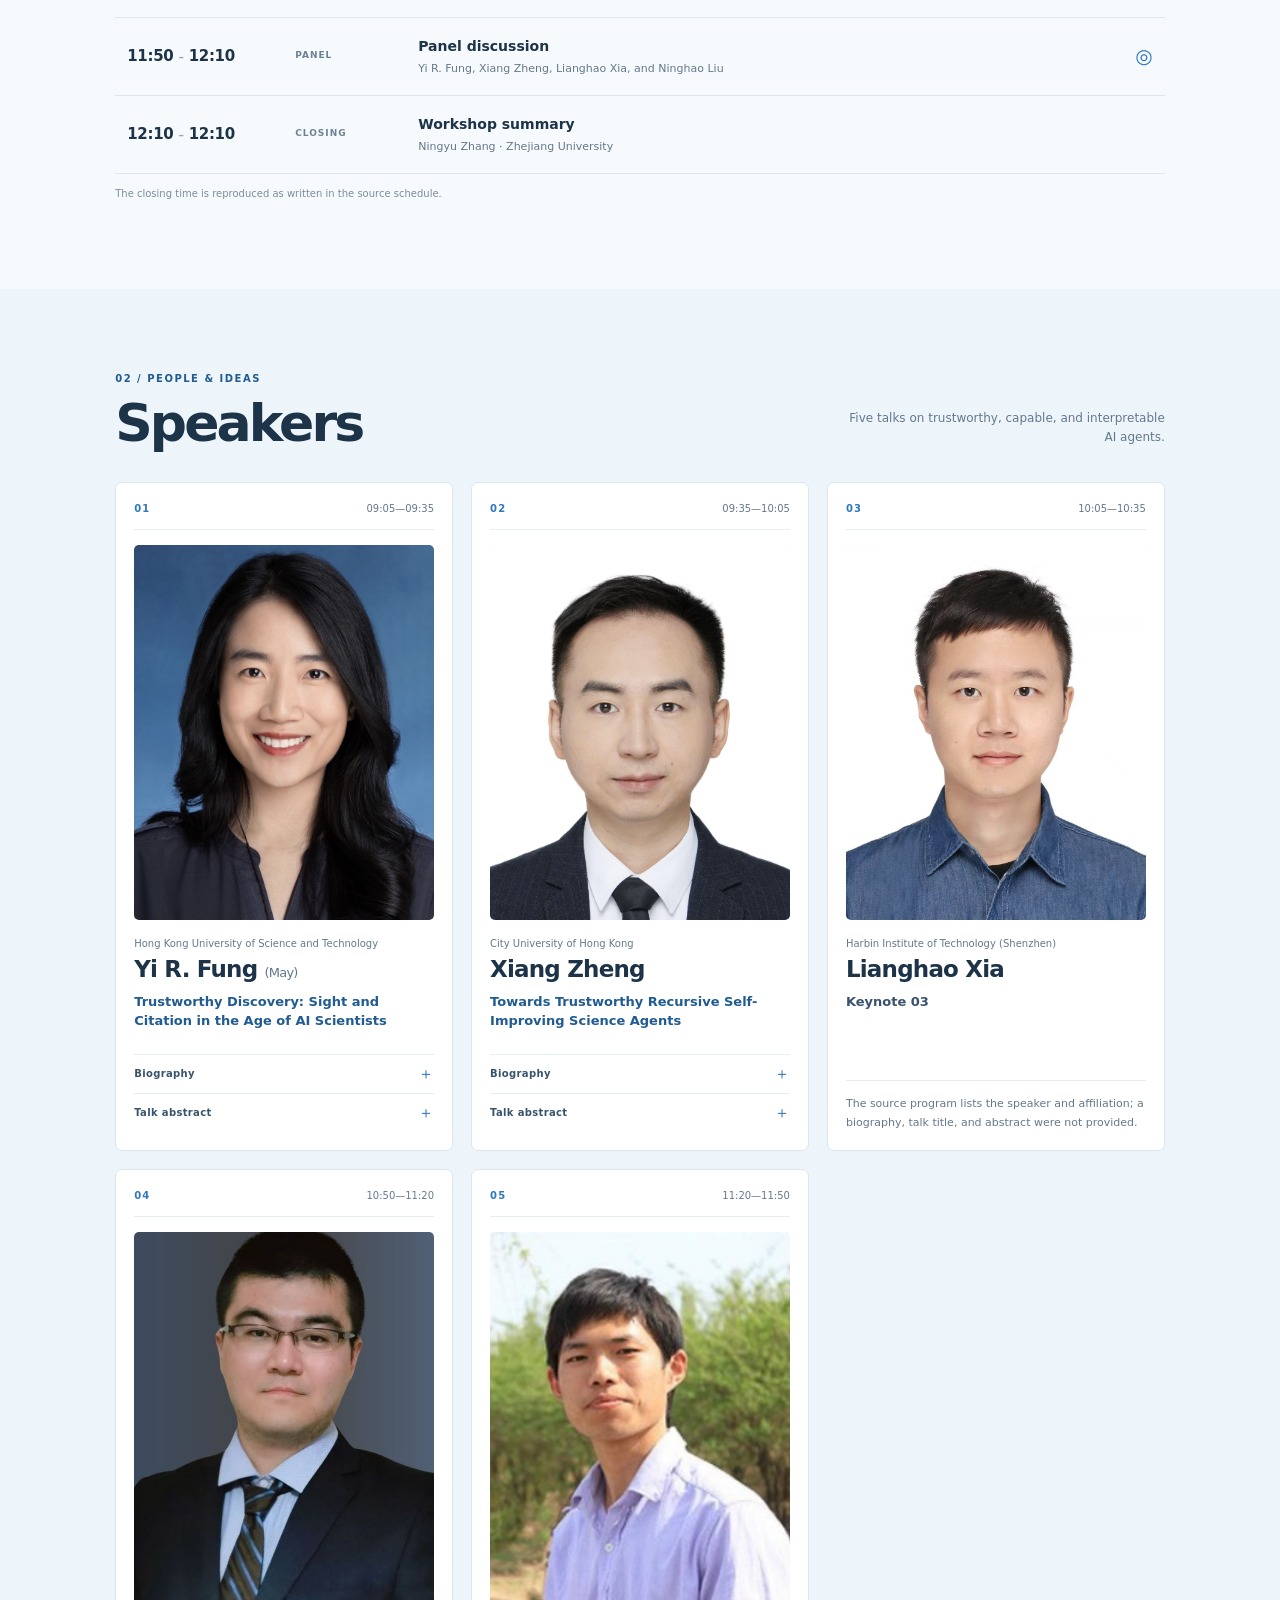
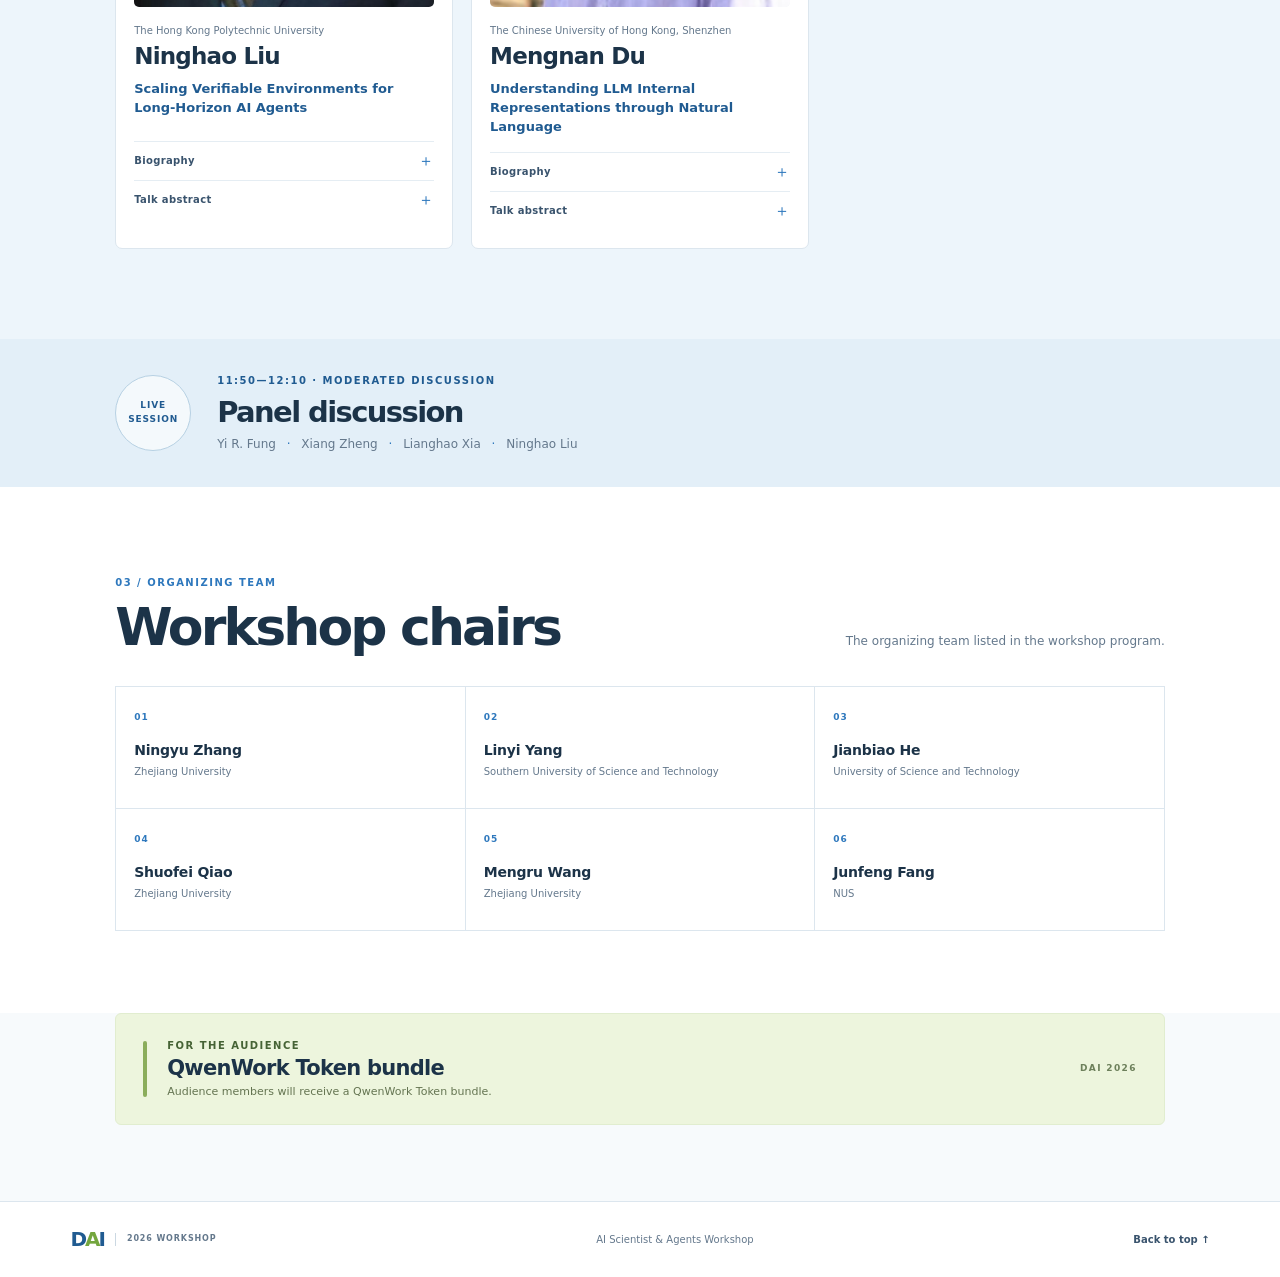
==== commit 992e1cde: "Add separate Chinese workshop page" ====
--- a/index.html
+++ b/index.html
@@ -22,6 +22,7 @@
         <a href="#schedule">Schedule</a>
         <a href="#speakers">Speakers</a>
         <a href="#chairs">Chairs</a>
+        <a class="language-link" href="./zh/" lang="zh-CN">中文</a>
       </nav>
       <a class="nav-cta" href="#schedule">View program <span aria-hidden="true">↘</span></a>
     </header>
@@ -67,55 +68,55 @@
           <article class="schedule-row">
             <time>09:00<span>–</span>09:05</time>
             <div class="schedule-type">OPENING</div>
-            <div class="schedule-detail"><h3>Opening remarks <span class="cn">开场致辞</span></h3><p>Ningyu Zhang <span>·</span> 浙江大学</p></div>
+            <div class="schedule-detail"><h3>Opening remarks</h3><p>Ningyu Zhang <span>·</span> Zhejiang University</p></div>
             <a class="row-arrow" href="#chairs" aria-label="About Ningyu Zhang">↗</a>
           </article>
           <article class="schedule-row">
             <time>09:05<span>–</span>09:35</time>
             <div class="schedule-type">KEYNOTE 01</div>
-            <div class="schedule-detail"><h3>Yi R. Fung <span class="cn">主题报告一</span></h3><p>香港科技大学</p></div>
+            <div class="schedule-detail"><h3>Yi R. Fung</h3><p>Hong Kong University of Science and Technology</p></div>
             <a class="row-arrow" href="#yi-fung" aria-label="About Yi R. Fung">↗</a>
           </article>
           <article class="schedule-row">
             <time>09:35<span>–</span>10:05</time>
             <div class="schedule-type">KEYNOTE 02</div>
-            <div class="schedule-detail"><h3>Xiang Zheng <span class="cn">主题报告二</span></h3><p>香港城市大学</p></div>
+            <div class="schedule-detail"><h3>Xiang Zheng</h3><p>City University of Hong Kong</p></div>
             <a class="row-arrow" href="#xiang-zheng" aria-label="About Xiang Zheng">↗</a>
           </article>
           <article class="schedule-row">
             <time>10:05<span>–</span>10:35</time>
             <div class="schedule-type">KEYNOTE 03</div>
-            <div class="schedule-detail"><h3>Lianghao Xia <span class="cn">主题报告三</span></h3><p>哈尔滨工业大学（深圳）</p></div>
+            <div class="schedule-detail"><h3>Lianghao Xia</h3><p>Harbin Institute of Technology (Shenzhen)</p></div>
             <a class="row-arrow" href="#lianghao-xia" aria-label="About Lianghao Xia">↗</a>
           </article>
           <article class="schedule-row schedule-break">
             <time>10:35<span>–</span>10:50</time>
             <div class="schedule-type">BREAK</div>
-            <div class="schedule-detail"><h3>Tea break <span class="cn">茶歇</span></h3><p>A short pause between sessions</p></div>
+            <div class="schedule-detail"><h3>Tea break</h3><p>A short pause between sessions</p></div>
             <span class="break-mark" aria-hidden="true">✳</span>
           </article>
           <article class="schedule-row">
             <time>10:50<span>–</span>11:20</time>
             <div class="schedule-type">KEYNOTE 04</div>
-            <div class="schedule-detail"><h3>Ninghao Liu <span class="cn">主题报告四</span></h3><p>香港理工大学</p></div>
+            <div class="schedule-detail"><h3>Ninghao Liu</h3><p>The Hong Kong Polytechnic University</p></div>
             <a class="row-arrow" href="#ninghao-liu" aria-label="About Ninghao Liu">↗</a>
           </article>
           <article class="schedule-row">
             <time>11:20<span>–</span>11:50</time>
             <div class="schedule-type">KEYNOTE 05</div>
-            <div class="schedule-detail"><h3>Mengnan Du <span class="cn">主题报告五</span></h3><p>香港中文大学（深圳）</p></div>
+            <div class="schedule-detail"><h3>Mengnan Du</h3><p>The Chinese University of Hong Kong, Shenzhen</p></div>
             <a class="row-arrow" href="#mengnan-du" aria-label="About Mengnan Du">↗</a>
           </article>
           <article class="schedule-row schedule-panel">
             <time>11:50<span>–</span>12:10</time>
             <div class="schedule-type">PANEL</div>
-            <div class="schedule-detail"><h3>Panel discussion <span class="cn">专题讨论</span></h3><p>Yi R. Fung, Xiang Zheng, Lianghao Xia, and Ninghao Liu</p></div>
+            <div class="schedule-detail"><h3>Panel discussion</h3><p>Yi R. Fung, Xiang Zheng, Lianghao Xia, and Ninghao Liu</p></div>
             <span class="panel-mark" aria-hidden="true">◎</span>
           </article>
           <article class="schedule-row">
             <time>12:10<span>–</span>12:10</time>
             <div class="schedule-type">CLOSING</div>
-            <div class="schedule-detail"><h3>Workshop summary <span class="cn">Workshop 总结</span></h3><p>Ningyu Zhang <span>·</span> 浙江大学</p></div>
+            <div class="schedule-detail"><h3>Workshop summary</h3><p>Ningyu Zhang <span>·</span> Zhejiang University</p></div>
             <a class="row-arrow" href="#chairs" aria-label="About Ningyu Zhang">↗</a>
           </article>
         </div>
@@ -139,7 +140,7 @@
             <p class="speaker-affiliation">Hong Kong University of Science and Technology</p>
             <h3>Yi R. Fung <span class="speaker-aside">(May)</span></h3>
             <p class="talk-title">Trustworthy Discovery: Sight and Citation in the Age of AI Scientists</p>
-            <details><summary>Biography <span>＋</span></summary><p>Yi R. (May) Fung is an Assistant Professor at the Department of Computer Science and Engineering (CSE), Hong Kong University of Science and Technology (HKUST). She received her Ph.D. from the University of Illinois, after which she spent time visiting MIT as a postdoctoral researcher. May drives cutting-edge research in the domain of human-centric trustworthy AI/NLP model reasoning, with cognitively grounded scalable alignment principles and a focus on advancing multimodal knowledge robustness mechanisms. In particular, she has published over 50 papers at top-tier machine learning venues along the topics of MLLM agentic frameworks, retrieval-augmented generation, and multi-lingual cross-culture situation understanding for diverse real-world applications (e.g., software, healthcare, business, education, media communication). Her stellar research has received much recognition internationally, including the ACL’24 Outstanding Paper Award, NAACL’24 Outstanding Paper Award, and NAACL’21 Best Demo Paper Award. In addition, she serves on the Organizing Committee for ACL/EMNLP/IJCAI, and as Senior Area Chair for top ML/NLP conferences (e.g., ICML, ACL). She leads a young, energetic, and growing research lab, with a number of students awarded or nominated highly selective merit fellowships. Her work has been reported by various mainstream news outlets, including Forbes, TVB News, and The Paper 澎湃新聞.</p></details>
+            <details><summary>Biography <span>＋</span></summary><p>Yi R. (May) Fung is an Assistant Professor at the Department of Computer Science and Engineering (CSE), Hong Kong University of Science and Technology (HKUST). She received her Ph.D. from the University of Illinois, after which she spent time visiting MIT as a postdoctoral researcher. May drives cutting-edge research in the domain of human-centric trustworthy AI/NLP model reasoning, with cognitively grounded scalable alignment principles and a focus on advancing multimodal knowledge robustness mechanisms. In particular, she has published over 50 papers at top-tier machine learning venues along the topics of MLLM agentic frameworks, retrieval-augmented generation, and multi-lingual cross-culture situation understanding for diverse real-world applications (e.g., software, healthcare, business, education, media communication). Her stellar research has received much recognition internationally, including the ACL’24 Outstanding Paper Award, NAACL’24 Outstanding Paper Award, and NAACL’21 Best Demo Paper Award. In addition, she serves on the Organizing Committee for ACL/EMNLP/IJCAI, and as Senior Area Chair for top ML/NLP conferences (e.g., ICML, ACL). She leads a young, energetic, and growing research lab, with a number of students awarded or nominated highly selective merit fellowships. Her work has been reported by various mainstream news outlets, including Forbes, TVB News, and The Paper.</p></details>
             <details><summary>Talk abstract <span>＋</span></summary><p>Can an AI agent truly perform scientific research if it cannot read complex multi-modal web structures or back its claims with verified evidence? To advance AI agents from simple text summarizers to true research partners, we must endow them with both visual adaptability and unquestionable academic rigor. This keynote highlights two pivotal advancements toward this goal. We explore Webwatcher, an agent breaking new ground in vision-language deep research by visually navigating the web to synthesize complex multi-modal information. We then present CiteGuard, a framework addressing the existential issue of LLM hallucination in scholarly writing through strict, retrieval-augmented citation validation. Join us as we examine how sight and faithful attribution form the dual pillars of the next frontier in automated scientific discovery.</p></details>
           </article>
 
@@ -213,7 +214,7 @@
 
       <aside class="giveaway">
         <span class="giveaway-mark" aria-hidden="true"></span>
-        <div><p class="section-kicker">FOR THE AUDIENCE</p><h2>QwenWork Token 大礼包</h2><p>现场听众送 QwenWork Token 大礼包</p></div>
+        <div><p class="section-kicker">FOR THE AUDIENCE</p><h2>QwenWork Token bundle</h2><p>Audience members will receive a QwenWork Token bundle.</p></div>
         <span class="giveaway-label">DAI 2026</span>
       </aside>
     </main>
--- a/styles.css
+++ b/styles.css
@@ -63,6 +63,7 @@
 nav a, .nav-cta { font-size: 12px; font-weight: 700; }
 nav a { color: #4c6379; }
 nav a:hover, .back-top:hover { color: var(--blue); }
+.language-link { padding-inline: 10px; border-left: 1px solid var(--line); color: var(--blue-dark); }
 .nav-cta {
   display: inline-flex;
   align-items: center;
@@ -282,6 +283,14 @@
 .footer-mark .wordmark-caption { font-size: 8px; }
 .site-footer > p { color: var(--muted); font-size: 10px; }
 .back-top { color: var(--ink-soft); font-size: 10px; font-weight: 750; }
+
+html[lang="zh-CN"] body {
+  font-family: "Microsoft YaHei", "PingFang SC", "Noto Sans CJK SC", system-ui, sans-serif;
+  line-height: 1.7;
+}
+html[lang="zh-CN"] h1 { letter-spacing: -.045em; }
+html[lang="zh-CN"] .speaker-grid { grid-template-columns: repeat(2, minmax(0, 1fr)); }
+html[lang="zh-CN"] .speaker-card details p { font-size: 12px; line-height: 1.85; }
 
 @media (max-width: 900px) {
   .speaker-grid { grid-template-columns: repeat(2, minmax(0, 1fr)); }
@@ -311,6 +320,7 @@
   .speaker-section { padding: 68px 27px; }
   .speaker-heading { padding: 0; }
   .speaker-grid { grid-template-columns: 1fr; }
+  html[lang="zh-CN"] .speaker-grid { grid-template-columns: 1fr; }
   .speaker-card { padding: 18px; }
   .talk-title { min-height: unset; }
   .panel-band { gap: 16px; padding: 25px 27px; }
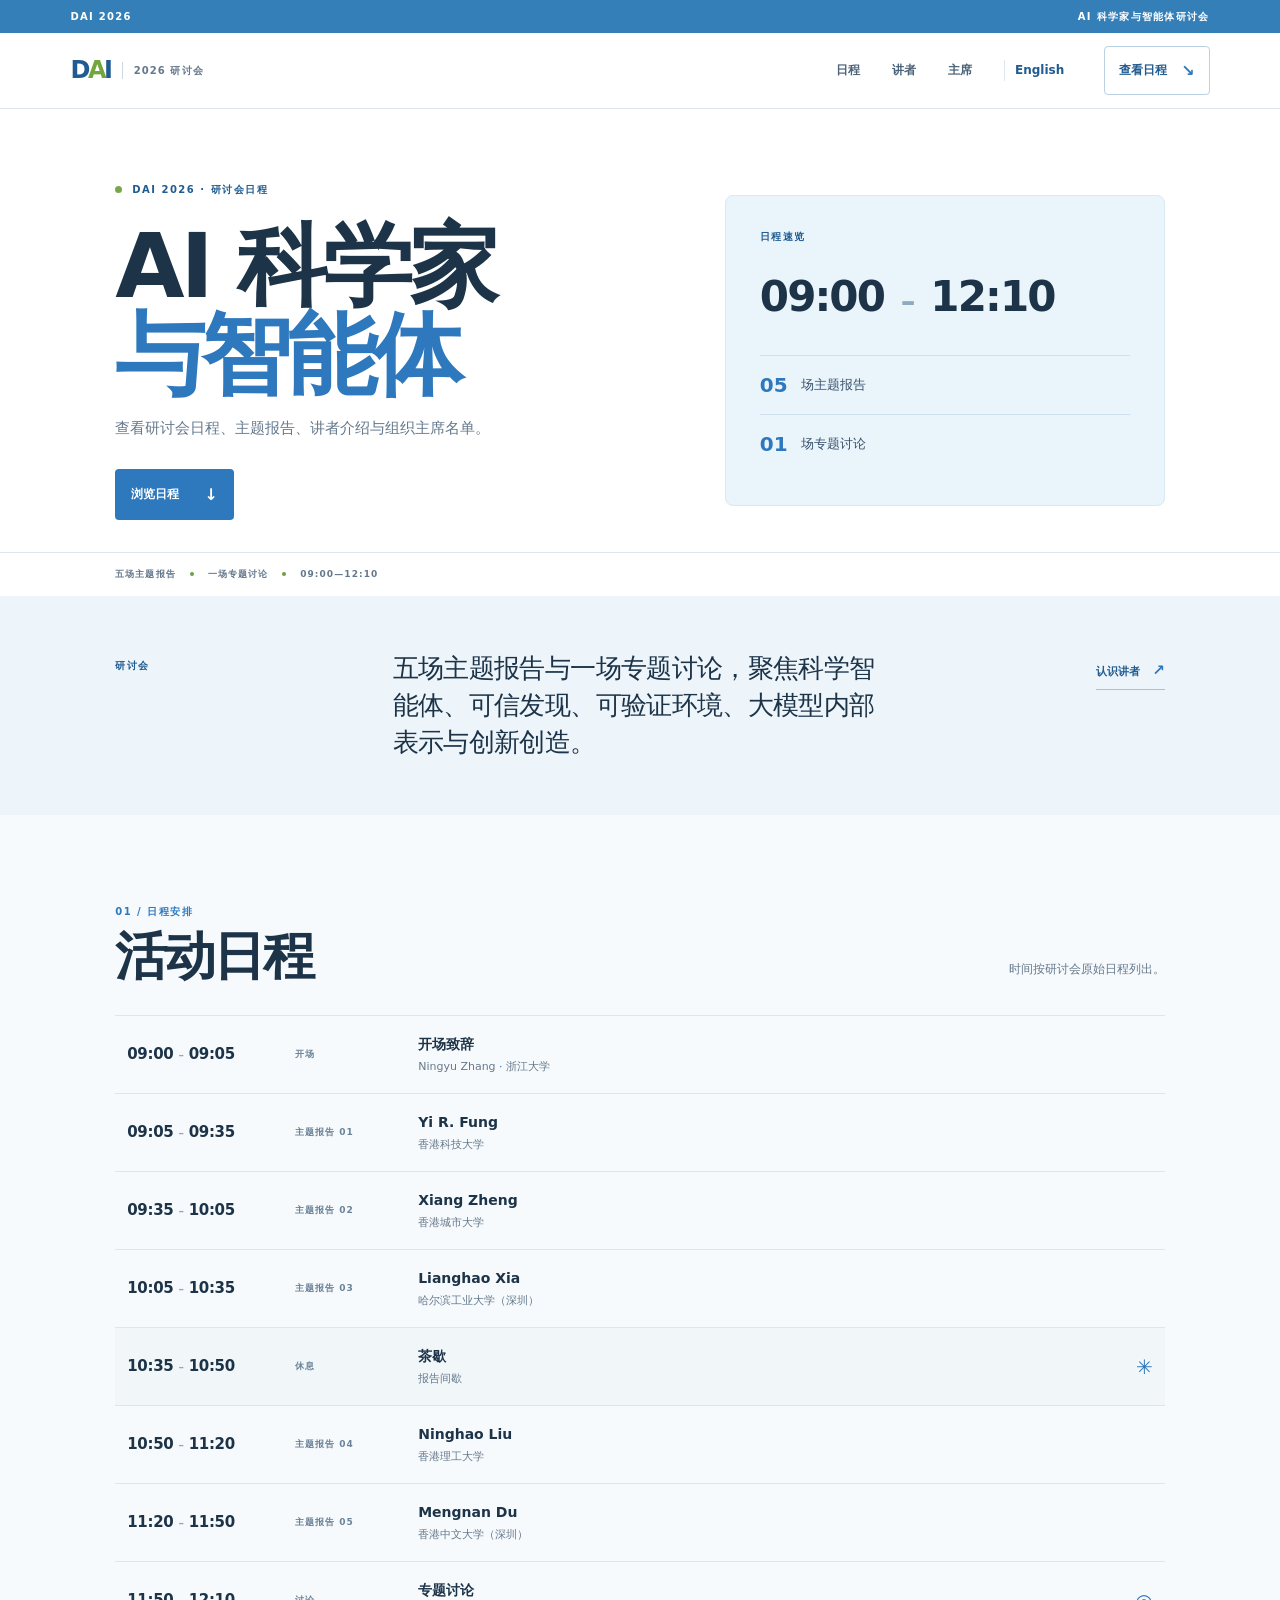
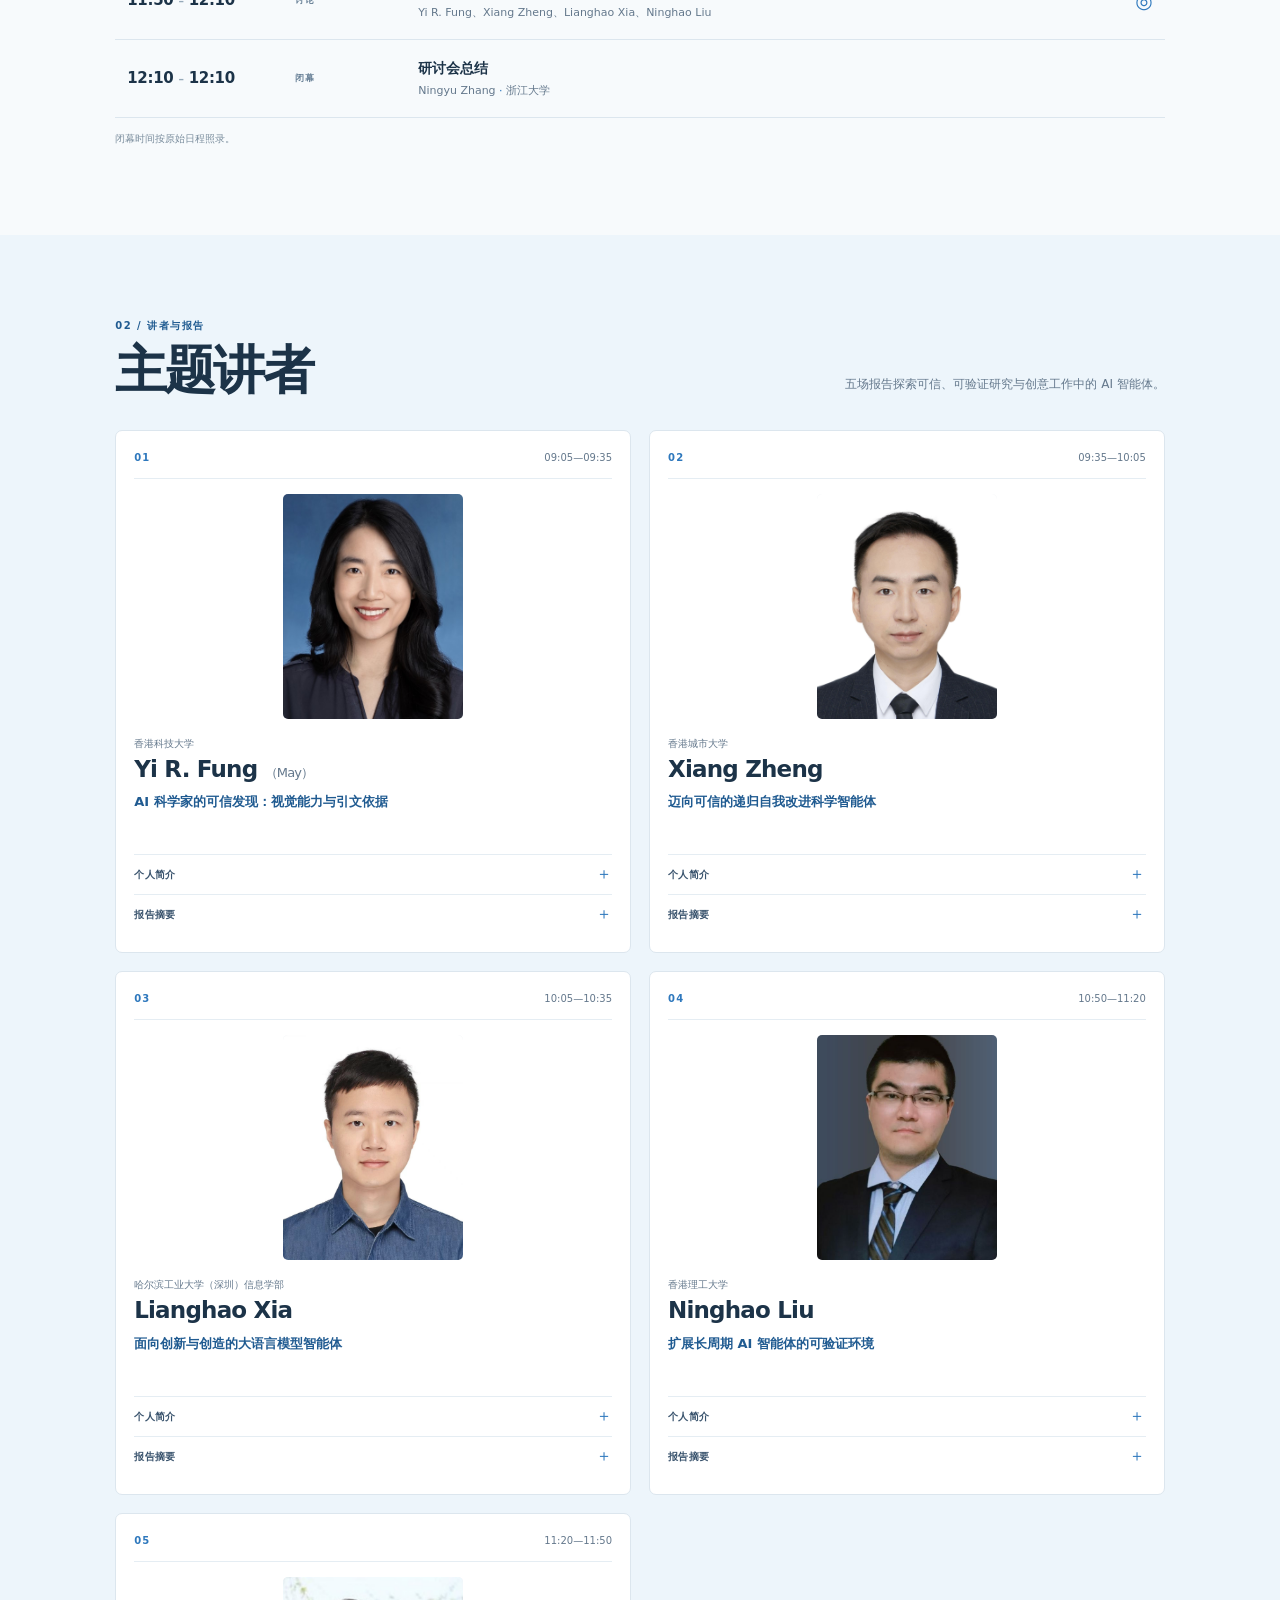
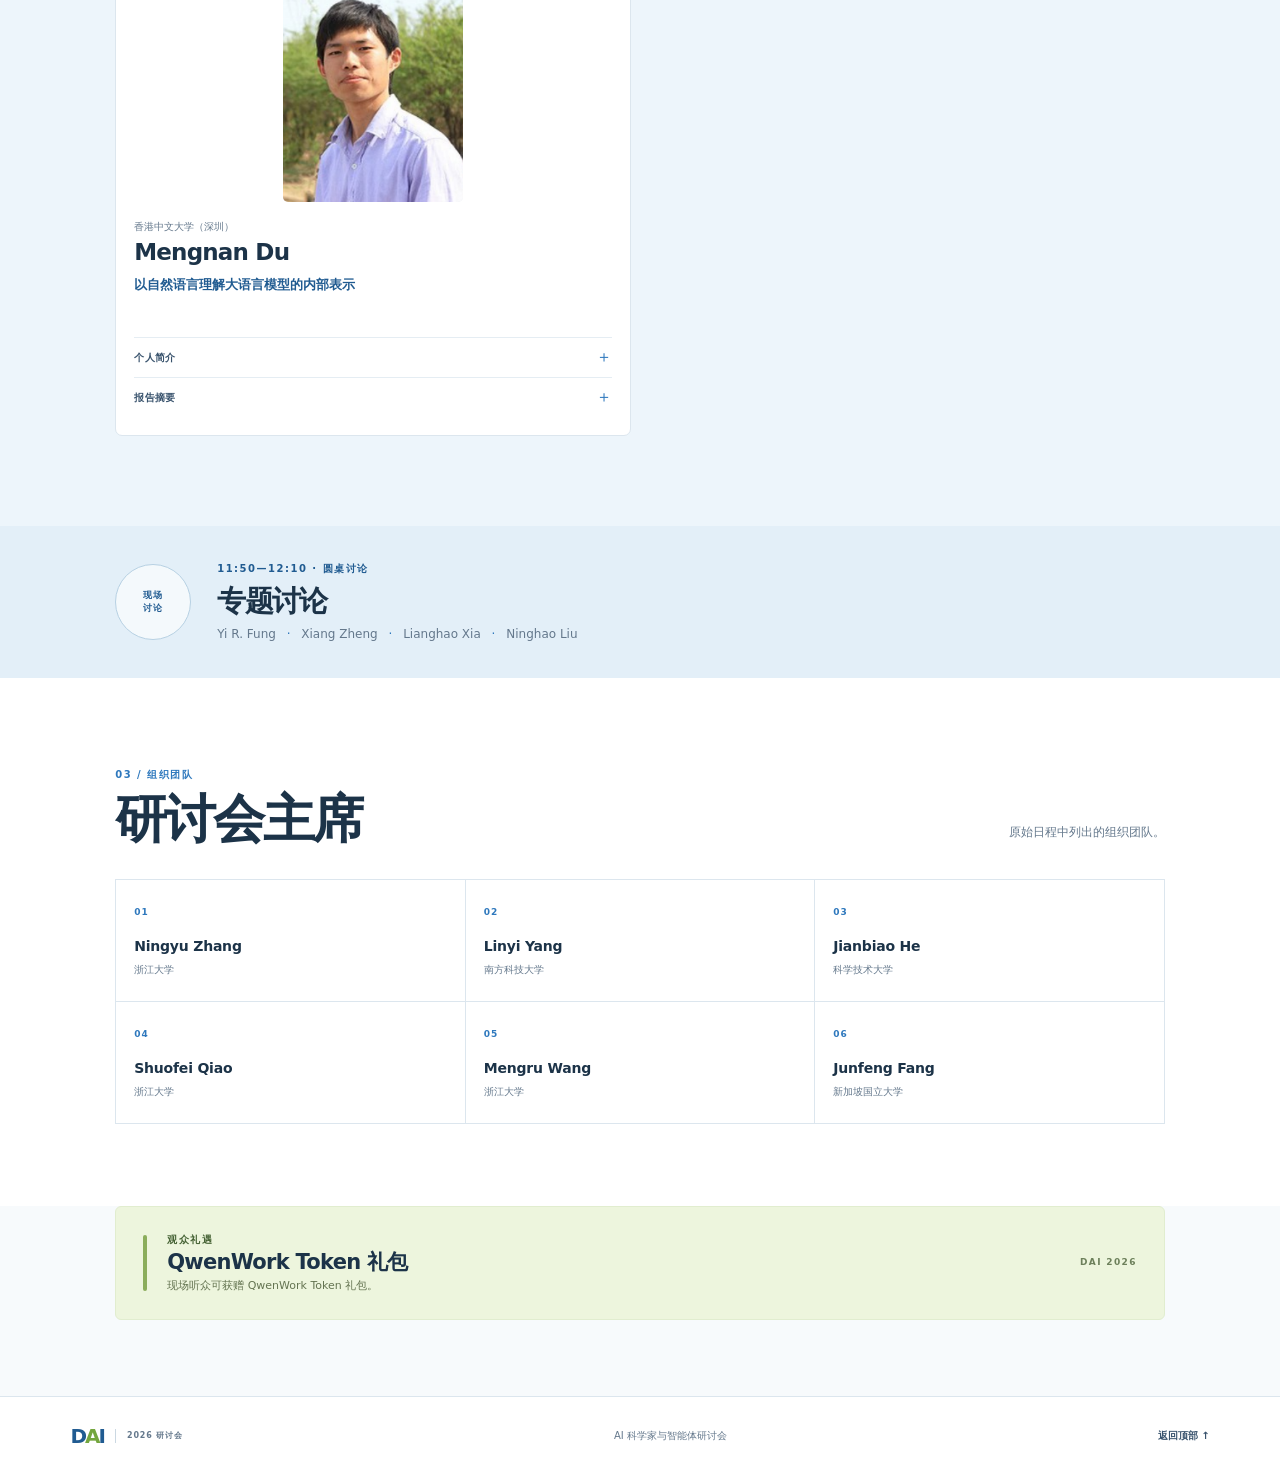
==== commit fc957647: "Add Lianghao Xia talk details in both languages" ====
--- a/index.html
+++ b/index.html
@@ -1,195 +1,192 @@
 <!doctype html>
-<html lang="en">
+<html lang="zh-CN">
   <head>
     <meta charset="utf-8" />
     <meta name="viewport" content="width=device-width, initial-scale=1" />
     <meta
       name="description"
-      content="DAI 2026 AI Scientist & Agents Workshop: program schedule, speakers, talks, and chairs."
+      content="DAI 2026 AI 科学家与智能体研讨会：日程安排、讲者介绍、报告摘要与主席名单。"
     />
-    <meta name="theme-color" content="#101d31" />
-    <title>DAI 2026 — AI Scientist &amp; Agents Workshop</title>
-    <link rel="stylesheet" href="./styles.css" />
+    <meta name="theme-color" content="#eaf4fb" />
+    <title>DAI 2026 — AI 科学家与智能体研讨会</title>
+    <link rel="stylesheet" href="../styles.css" />
   </head>
   <body>
-    <div class="topline"><span>DAI 2026</span><span>AI Scientist &amp; Agents Workshop</span></div>
+    <div class="topline"><span>DAI 2026</span><span>AI 科学家与智能体研讨会</span></div>
     <header class="site-header">
-      <a class="wordmark" href="#top" aria-label="DAI 2026 workshop home">
+      <a class="wordmark" href="#top" aria-label="DAI 2026 研讨会首页">
         <span class="wordmark-mark">D<span>A</span>I</span>
-        <span class="wordmark-caption">2026 workshop</span>
+        <span class="wordmark-caption">2026 研讨会</span>
       </a>
-      <nav aria-label="Main navigation">
-        <a href="#schedule">Schedule</a>
-        <a href="#speakers">Speakers</a>
-        <a href="#chairs">Chairs</a>
-        <a class="language-link" href="./zh/" lang="zh-CN">中文</a>
+      <nav aria-label="主导航">
+        <a href="#schedule">日程</a>
+        <a href="#speakers">讲者</a>
+        <a href="#chairs">主席</a>
+        <a class="language-link" href="../" lang="en">English</a>
       </nav>
-      <a class="nav-cta" href="#schedule">View program <span aria-hidden="true">↘</span></a>
+      <a class="nav-cta" href="#schedule">查看日程 <span aria-hidden="true">↘</span></a>
     </header>
 
     <main id="top">
       <section class="hero" aria-labelledby="hero-title">
         <div class="hero-copy">
-          <p class="eyebrow"><span class="eyebrow-dot"></span> DAI 2026 · WORKSHOP PROGRAM</p>
-          <h1 id="hero-title">AI Scientist<br /><span>&amp; Agents</span></h1>
-          <p class="hero-intro">
-            Explore the workshop schedule, keynote speakers, talk abstracts, and organizing chairs.
-          </p>
-          <a class="button-primary" href="#schedule">Explore the program <span aria-hidden="true">↓</span></a>
-        </div>
-        <aside class="hero-summary" aria-label="Program at a glance">
-          <p class="section-kicker">PROGRAM AT A GLANCE</p>
+          <p class="eyebrow"><span class="eyebrow-dot"></span> DAI 2026 · 研讨会日程</p>
+          <h1 id="hero-title">AI 科学家<br /><span>与智能体</span></h1>
+          <p class="hero-intro">查看研讨会日程、主题报告、讲者介绍与组织主席名单。</p>
+          <a class="button-primary" href="#schedule">浏览日程 <span aria-hidden="true">↓</span></a>
+        </div>
+        <aside class="hero-summary" aria-label="日程速览">
+          <p class="section-kicker">日程速览</p>
           <p class="summary-time">09:00 <span>–</span> 12:10</p>
-          <div class="summary-item"><strong>05</strong><span>Keynote talks</span></div>
-          <div class="summary-item"><strong>01</strong><span>Panel discussion</span></div>
+          <div class="summary-item"><strong>05</strong><span>场主题报告</span></div>
+          <div class="summary-item"><strong>01</strong><span>场专题讨论</span></div>
         </aside>
         <div class="hero-foot">
-          <span>FIVE KEYNOTES</span><i></i><span>ONE PANEL</span><i></i><span>09:00—12:10</span>
-        </div>
-      </section>
-
-      <section class="intro-band" aria-label="Workshop overview">
-        <p class="section-kicker">THE WORKSHOP</p>
-        <p class="intro-statement">
-          Five keynote talks and a panel discussion on AI scientists, agent systems, trustworthy discovery, and long-horizon research.
-        </p>
-        <a class="text-link" href="#speakers">Meet the speakers <span aria-hidden="true">↗</span></a>
+          <span>五场主题报告</span><i></i><span>一场专题讨论</span><i></i><span>09:00—12:10</span>
+        </div>
+      </section>
+
+      <section class="intro-band" aria-label="研讨会简介">
+        <p class="section-kicker">研讨会</p>
+        <p class="intro-statement">五场主题报告与一场专题讨论，聚焦科学智能体、可信发现、可验证环境、大模型内部表示与创新创造。</p>
+        <a class="text-link" href="#speakers">认识讲者 <span aria-hidden="true">↗</span></a>
       </section>
 
       <section class="section schedule-section" id="schedule" aria-labelledby="schedule-title">
         <div class="section-heading">
           <div>
-            <p class="section-kicker">01 / PROGRAM</p>
-            <h2 id="schedule-title">Schedule</h2>
+            <p class="section-kicker">01 / 日程安排</p>
+            <h2 id="schedule-title">活动日程</h2>
           </div>
-          <p class="section-note">All times are shown as listed in the workshop program.</p>
+          <p class="section-note">时间按研讨会原始日程列出。</p>
         </div>
         <div class="schedule-list">
           <article class="schedule-row">
             <time>09:00<span>–</span>09:05</time>
-            <div class="schedule-type">OPENING</div>
-            <div class="schedule-detail"><h3>Opening remarks</h3><p>Ningyu Zhang <span>·</span> Zhejiang University</p></div>
-            <a class="row-arrow" href="#chairs" aria-label="About Ningyu Zhang">↗</a>
+            <div class="schedule-type">开场</div>
+            <div class="schedule-detail"><h3>开场致辞</h3><p>Ningyu Zhang <span>·</span> 浙江大学</p></div>
+            <a class="row-arrow" href="#chairs" aria-label="查看 Ningyu Zhang 信息">↗</a>
           </article>
           <article class="schedule-row">
             <time>09:05<span>–</span>09:35</time>
-            <div class="schedule-type">KEYNOTE 01</div>
-            <div class="schedule-detail"><h3>Yi R. Fung</h3><p>Hong Kong University of Science and Technology</p></div>
-            <a class="row-arrow" href="#yi-fung" aria-label="About Yi R. Fung">↗</a>
+            <div class="schedule-type">主题报告 01</div>
+            <div class="schedule-detail"><h3>Yi R. Fung</h3><p>香港科技大学</p></div>
+            <a class="row-arrow" href="#yi-fung" aria-label="查看 Yi R. Fung 介绍">↗</a>
           </article>
           <article class="schedule-row">
             <time>09:35<span>–</span>10:05</time>
-            <div class="schedule-type">KEYNOTE 02</div>
-            <div class="schedule-detail"><h3>Xiang Zheng</h3><p>City University of Hong Kong</p></div>
-            <a class="row-arrow" href="#xiang-zheng" aria-label="About Xiang Zheng">↗</a>
+            <div class="schedule-type">主题报告 02</div>
+            <div class="schedule-detail"><h3>Xiang Zheng</h3><p>香港城市大学</p></div>
+            <a class="row-arrow" href="#xiang-zheng" aria-label="查看 Xiang Zheng 介绍">↗</a>
           </article>
           <article class="schedule-row">
             <time>10:05<span>–</span>10:35</time>
-            <div class="schedule-type">KEYNOTE 03</div>
-            <div class="schedule-detail"><h3>Lianghao Xia</h3><p>Harbin Institute of Technology (Shenzhen)</p></div>
-            <a class="row-arrow" href="#lianghao-xia" aria-label="About Lianghao Xia">↗</a>
+            <div class="schedule-type">主题报告 03</div>
+            <div class="schedule-detail"><h3>Lianghao Xia</h3><p>哈尔滨工业大学（深圳）</p></div>
+            <a class="row-arrow" href="#lianghao-xia" aria-label="查看 Lianghao Xia 介绍">↗</a>
           </article>
           <article class="schedule-row schedule-break">
             <time>10:35<span>–</span>10:50</time>
-            <div class="schedule-type">BREAK</div>
-            <div class="schedule-detail"><h3>Tea break</h3><p>A short pause between sessions</p></div>
+            <div class="schedule-type">休息</div>
+            <div class="schedule-detail"><h3>茶歇</h3><p>报告间歇</p></div>
             <span class="break-mark" aria-hidden="true">✳</span>
           </article>
           <article class="schedule-row">
             <time>10:50<span>–</span>11:20</time>
-            <div class="schedule-type">KEYNOTE 04</div>
-            <div class="schedule-detail"><h3>Ninghao Liu</h3><p>The Hong Kong Polytechnic University</p></div>
-            <a class="row-arrow" href="#ninghao-liu" aria-label="About Ninghao Liu">↗</a>
+            <div class="schedule-type">主题报告 04</div>
+            <div class="schedule-detail"><h3>Ninghao Liu</h3><p>香港理工大学</p></div>
+            <a class="row-arrow" href="#ninghao-liu" aria-label="查看 Ninghao Liu 介绍">↗</a>
           </article>
           <article class="schedule-row">
             <time>11:20<span>–</span>11:50</time>
-            <div class="schedule-type">KEYNOTE 05</div>
-            <div class="schedule-detail"><h3>Mengnan Du</h3><p>The Chinese University of Hong Kong, Shenzhen</p></div>
-            <a class="row-arrow" href="#mengnan-du" aria-label="About Mengnan Du">↗</a>
+            <div class="schedule-type">主题报告 05</div>
+            <div class="schedule-detail"><h3>Mengnan Du</h3><p>香港中文大学（深圳）</p></div>
+            <a class="row-arrow" href="#mengnan-du" aria-label="查看 Mengnan Du 介绍">↗</a>
           </article>
           <article class="schedule-row schedule-panel">
             <time>11:50<span>–</span>12:10</time>
-            <div class="schedule-type">PANEL</div>
-            <div class="schedule-detail"><h3>Panel discussion</h3><p>Yi R. Fung, Xiang Zheng, Lianghao Xia, and Ninghao Liu</p></div>
+            <div class="schedule-type">讨论</div>
+            <div class="schedule-detail"><h3>专题讨论</h3><p>Yi R. Fung、Xiang Zheng、Lianghao Xia、Ninghao Liu</p></div>
             <span class="panel-mark" aria-hidden="true">◎</span>
           </article>
           <article class="schedule-row">
             <time>12:10<span>–</span>12:10</time>
-            <div class="schedule-type">CLOSING</div>
-            <div class="schedule-detail"><h3>Workshop summary</h3><p>Ningyu Zhang <span>·</span> Zhejiang University</p></div>
-            <a class="row-arrow" href="#chairs" aria-label="About Ningyu Zhang">↗</a>
-          </article>
-        </div>
-        <p class="schedule-footnote">The closing time is reproduced as written in the source schedule.</p>
+            <div class="schedule-type">闭幕</div>
+            <div class="schedule-detail"><h3>研讨会总结</h3><p>Ningyu Zhang <span>·</span> 浙江大学</p></div>
+            <a class="row-arrow" href="#chairs" aria-label="查看 Ningyu Zhang 信息">↗</a>
+          </article>
+        </div>
+        <p class="schedule-footnote">闭幕时间按原始日程照录。</p>
       </section>
 
       <section class="speaker-section" id="speakers" aria-labelledby="speakers-title">
         <div class="section speaker-heading">
           <div class="section-heading">
             <div>
-              <p class="section-kicker">02 / PEOPLE &amp; IDEAS</p>
-              <h2 id="speakers-title">Speakers</h2>
+              <p class="section-kicker">02 / 讲者与报告</p>
+              <h2 id="speakers-title">主题讲者</h2>
             </div>
-            <p class="section-note">Five talks on trustworthy, capable, and interpretable AI agents.</p>
+            <p class="section-note">五场报告探索可信、可验证研究与创意工作中的 AI 智能体。</p>
           </div>
         </div>
         <div class="speaker-grid">
           <article class="speaker-card" id="yi-fung">
             <div class="speaker-top"><span class="speaker-number">01</span><span class="speaker-time">09:05—09:35</span></div>
-            <div class="speaker-photo"><img src="./assets/yi-r-fung.png" alt="Yi R. Fung (May)" loading="lazy" /></div>
-            <p class="speaker-affiliation">Hong Kong University of Science and Technology</p>
-            <h3>Yi R. Fung <span class="speaker-aside">(May)</span></h3>
-            <p class="talk-title">Trustworthy Discovery: Sight and Citation in the Age of AI Scientists</p>
-            <details><summary>Biography <span>＋</span></summary><p>Yi R. (May) Fung is an Assistant Professor at the Department of Computer Science and Engineering (CSE), Hong Kong University of Science and Technology (HKUST). She received her Ph.D. from the University of Illinois, after which she spent time visiting MIT as a postdoctoral researcher. May drives cutting-edge research in the domain of human-centric trustworthy AI/NLP model reasoning, with cognitively grounded scalable alignment principles and a focus on advancing multimodal knowledge robustness mechanisms. In particular, she has published over 50 papers at top-tier machine learning venues along the topics of MLLM agentic frameworks, retrieval-augmented generation, and multi-lingual cross-culture situation understanding for diverse real-world applications (e.g., software, healthcare, business, education, media communication). Her stellar research has received much recognition internationally, including the ACL’24 Outstanding Paper Award, NAACL’24 Outstanding Paper Award, and NAACL’21 Best Demo Paper Award. In addition, she serves on the Organizing Committee for ACL/EMNLP/IJCAI, and as Senior Area Chair for top ML/NLP conferences (e.g., ICML, ACL). She leads a young, energetic, and growing research lab, with a number of students awarded or nominated highly selective merit fellowships. Her work has been reported by various mainstream news outlets, including Forbes, TVB News, and The Paper.</p></details>
-            <details><summary>Talk abstract <span>＋</span></summary><p>Can an AI agent truly perform scientific research if it cannot read complex multi-modal web structures or back its claims with verified evidence? To advance AI agents from simple text summarizers to true research partners, we must endow them with both visual adaptability and unquestionable academic rigor. This keynote highlights two pivotal advancements toward this goal. We explore Webwatcher, an agent breaking new ground in vision-language deep research by visually navigating the web to synthesize complex multi-modal information. We then present CiteGuard, a framework addressing the existential issue of LLM hallucination in scholarly writing through strict, retrieval-augmented citation validation. Join us as we examine how sight and faithful attribution form the dual pillars of the next frontier in automated scientific discovery.</p></details>
+            <div class="speaker-photo"><img src="../assets/yi-r-fung.png" alt="Yi R. Fung（May）" loading="lazy" /></div>
+            <p class="speaker-affiliation">香港科技大学</p>
+            <h3>Yi R. Fung <span class="speaker-aside">（May）</span></h3>
+            <p class="talk-title">AI 科学家的可信发现：视觉能力与引文依据</p>
+            <details><summary>个人简介 <span>＋</span></summary><p>Yi R.（May）Fung 是香港科技大学计算机科学与工程系（CSE）助理教授。她获得伊利诺伊大学博士学位，之后曾作为博士后访问麻省理工学院。她的研究聚焦以人为中心的可信 AI 与自然语言处理模型推理、认知基础上的可扩展对齐原则，以及多模态知识鲁棒性。她已在顶级机器学习会议发表 50 余篇论文，研究涵盖多模态大语言模型智能体框架、检索增强生成，以及面向软件、医疗、商业、教育和媒体传播等实际场景的多语言跨文化情境理解。她曾获 ACL 2024 杰出论文奖、NAACL 2024 杰出论文奖和 NAACL 2021 最佳演示论文奖。她曾在 ACL、EMNLP、IJCAI 等会议组织委员会任职，并担任 ICML、ACL 等会议的高级领域主席。她领导一支年轻且不断发展的研究团队，团队学生曾获或入围多项高选择性荣誉奖学金。她的工作曾被 Forbes、TVB News 和《澎湃新闻》等媒体报道。</p></details>
+            <details><summary>报告摘要 <span>＋</span></summary><p>如果 AI 智能体无法阅读复杂的多模态网页结构，也无法用经核验的证据支持其主张，它是否真的能够开展科学研究？要让智能体从文本摘要工具成长为真正的研究伙伴，就需要兼具视觉适应能力和学术严谨性。本报告介绍两项进展：Webwatcher 通过视觉方式浏览网页并综合多模态信息；CiteGuard 通过检索增强的引文验证来应对学术写作中的大语言模型幻觉。视觉理解与忠实归因共同构成自动化科学发现的两大支柱。</p></details>
           </article>
 
           <article class="speaker-card" id="xiang-zheng">
             <div class="speaker-top"><span class="speaker-number">02</span><span class="speaker-time">09:35—10:05</span></div>
-            <div class="speaker-photo"><img src="./assets/xiang-zheng.jpg" alt="Xiang Zheng" loading="lazy" /></div>
-            <p class="speaker-affiliation">City University of Hong Kong</p>
+            <div class="speaker-photo"><img src="../assets/xiang-zheng.jpg" alt="Xiang Zheng" loading="lazy" /></div>
+            <p class="speaker-affiliation">香港城市大学</p>
             <h3>Xiang Zheng</h3>
-            <p class="talk-title">Towards Trustworthy Recursive Self-Improving Science Agents</p>
-            <details><summary>Biography <span>＋</span></summary><p>Dr. Xiang Zheng is a Research Assistant Professor at the Hong Kong Institute of AI for Science (HKAI-Sci), City University of Hong Kong, and also works closely with Prof. Xingjun Ma at the Institute of Trustworthy Embodied AI, Fudan University. He received his Ph.D. from City University of Hong Kong in 2024 under the supervision of Prof. Cong Wang, his M.Sc. from Tsinghua University in 2019 (advised by Prof. Tao Zhang), and dual B.Sc. degrees from Beihang University in 2016, and is a recipient of the CityU Presidential PhD Scholarship. His research focuses on Reinforcement Learning, Trustworthy AI, Generative AI, and AI Agent systems, with particular interest in adversarial robustness evaluation, AI red teaming, and the safety and privacy of LLM-powered agent systems. His work has appeared in leading AI and cybersecurity venues, including NeurIPS, ICML, ICLR, CVPR, AAAI, IJCAI, DSN, IROS, RA-L, and CoRL.</p></details>
-            <details><summary>Talk abstract <span>＋</span></summary><p>As AI agents take on increasingly open-ended research tasks, they must learn from experience rather than solve each task in isolation. Recursive self-improvement offers a route to this continual learning, but the mechanisms that accumulate capabilities can also accumulate errors and risks. In this talk, we will examine what makes recursive self-improvement trustworthy, drawing on our recent work on autonomous exploration, agent safety, and skill evolution. We will discuss how exploratory behavior can uncover useful capabilities while also producing safety failures, how unsafe yet successful trajectories can become reusable skills, and how persistent state can shape behavior across tasks. We will then consider how to distinguish genuine capability gains from optimization for narrow metrics, and how constraints on exploration, verification, and state updates can help keep improvement reliable. We will conclude by introducing SciencePal 2.0 as a research-agent system in which these questions come together, and discuss the challenges of combining scientific creativity, continual learning, and reliability.</p></details>
-          </article>
-
-          <article class="speaker-card speaker-card-pending" id="lianghao-xia">
+            <p class="talk-title">迈向可信的递归自我改进科学智能体</p>
+            <details><summary>个人简介 <span>＋</span></summary><p>Xiang Zheng 博士是香港城市大学香港人工智能科学研究院（HKAI-Sci）的研究助理教授，并与复旦大学可信具身智能研究院的 Xingjun Ma 教授密切合作。他于 2024 年在 Cong Wang 教授指导下获得香港城市大学博士学位，2019 年在 Tao Zhang 教授指导下获得清华大学硕士学位，2016 年获得北京航空航天大学两个理学学士学位，并曾获 CityU Presidential PhD Scholarship。他的研究方向包括强化学习、可信人工智能、生成式人工智能与智能体系统，尤其关注对抗鲁棒性评估、人工智能红队测试，以及大语言模型智能体系统的安全与隐私。研究成果发表于 NeurIPS、ICML、ICLR、CVPR、AAAI、IJCAI、DSN、IROS、RA-L 和 CoRL 等人工智能与网络安全重要会议及期刊。</p></details>
+            <details><summary>报告摘要 <span>＋</span></summary><p>随着 AI 智能体承担更开放式的研究任务，它们需要从经验中学习，而不是孤立地解决每个任务。递归自我改进为持续学习提供了路径，但累积能力的机制也可能累积错误与风险。本报告结合自主探索、智能体安全和技能演化的近期研究，探讨可信的递归自我改进。报告将讨论探索行为如何发现有用能力并同时引发安全失误，成功但不安全的轨迹如何变成可复用技能，以及持久状态如何影响跨任务行为；并讨论如何区分真正的能力提升与针对狭窄指标的优化，以及如何通过约束探索、验证和状态更新提升可靠性。最后介绍 SciencePal 2.0，并讨论如何结合科学创造力、持续学习与可靠性。</p></details>
+          </article>
+
+          <article class="speaker-card" id="lianghao-xia">
             <div class="speaker-top"><span class="speaker-number">03</span><span class="speaker-time">10:05—10:35</span></div>
-            <div class="speaker-photo"><img src="./assets/lianghao-xia.jpg" alt="Lianghao Xia" loading="lazy" /></div>
-            <p class="speaker-affiliation">Harbin Institute of Technology (Shenzhen)</p>
+            <div class="speaker-photo"><img src="../assets/lianghao-xia.jpg" alt="Lianghao Xia" loading="lazy" /></div>
+            <p class="speaker-affiliation">哈尔滨工业大学（深圳）信息学部</p>
             <h3>Lianghao Xia</h3>
-            <p class="talk-title">Keynote 03</p>
-            <p class="profile-note">The source program lists the speaker and affiliation; a biography, talk title, and abstract were not provided.</p>
+            <p class="talk-title">面向创新与创造的大语言模型智能体</p>
+            <details><summary>个人简介 <span>＋</span></summary><p>Lianghao Xia 是哈尔滨工业大学（深圳）信息学部教授，此前曾任香港大学研究助理教授，研究方向包括大语言模型智能体与数据挖掘。他的研究成果中有 13 篇入选国际重要会议最具影响力论文，累计获得超过 11,000 次引用，曾获 ACM MM 2024、WWW 2023 和 WSDM 2022 最佳论文提名，以及 2025 年世界人工智能大会“明日之星”提名奖。他入选 AMiner AI 2000 最具影响力学者榜单，并连续三年入选斯坦福大学全球前 2% 科学家榜单。</p></details>
+            <details><summary>报告摘要 <span>＋</span></summary><p>复杂的创造性工作需要在开放的问题空间中形成有价值的想法，将其转化为可执行的计划，并根据不断出现的新证据持续完善。大语言模型智能体如何支持这一过程，是理解其创新与创造能力的核心问题。本报告将介绍一系列以科学研究为主要场景的工作，涵盖研究构思、实验验证与科研工作流协同，探讨智能体如何开展探索性研究，以及如何评估其研究能力与产出质量。报告还将结合视频创作中的案例，讨论不同创造性任务面临的共同挑战，重点涉及创意形成、任务规划与结果评价。通过这些研究，报告将分析大语言模型智能体在支持创新与创造方面的能力及局限。</p></details>
           </article>
 
           <article class="speaker-card" id="ninghao-liu">
             <div class="speaker-top"><span class="speaker-number">04</span><span class="speaker-time">10:50—11:20</span></div>
-            <div class="speaker-photo"><img src="./assets/ninghao-liu.png" alt="Ninghao Liu" loading="lazy" /></div>
-            <p class="speaker-affiliation">The Hong Kong Polytechnic University</p>
+            <div class="speaker-photo"><img src="../assets/ninghao-liu.png" alt="Ninghao Liu" loading="lazy" /></div>
+            <p class="speaker-affiliation">香港理工大学</p>
             <h3>Ninghao Liu</h3>
-            <p class="talk-title">Scaling Verifiable Environments for Long-Horizon AI Agents</p>
-            <details><summary>Biography <span>＋</span></summary><p>Dr. Ninghao Liu is an Assistant Professor in the Department of Computing at The Hong Kong Polytechnic University. Prior to that, he was an Assistant Professor at the University of Georgia. He received his Ph.D. from Texas A&amp;M University in 2021. His research spans Explainable AI (XAI), Large Foundation Models, and Graph Mining. He has published papers at recognized venues such as ICML, KDD, ICLR, NeurIPS, ACL, WWW, etc. His work won the Distinguished Paper Award in AMIA 2024, Outstanding Paper Award in ICML 2022, the Best Paper Award Shortlist in WWW 2019. He also received the Google Research Scholar award in 2025.</p></details>
-            <details><summary>Talk abstract <span>＋</span></summary><p>Large language model (LLM) agents have demonstrated remarkable capabilities in solving short, well-defined tasks. However, extending these capabilities to complex, long-horizon workflows remains challenging. Such tasks require sustained planning, iterative execution, and reliable verification over hundreds of interactions. Meanwhile, the scarcity of high-quality, verifiable training environments limits further progress. In this talk, I will present our recent research on evaluating and improving long-horizon AI agents through scalable, verifiable environments. First, I will introduce Long-Horizon-Terminal-Bench, a benchmark that evaluates agents on complex terminal tasks using fine-grained verification and dense rewards. Second, I will discuss Recursive Synthetic Terminal Tasks, a framework that progressively synthesizes challenging tasks with executable solutions and reliable verifiers. Finally, I will present Software-in-the-Loop Reconstruction, which leverages existing scientific software to construct verifiable training tasks without manually authored reference solutions.</p></details>
+            <p class="talk-title">扩展长周期 AI 智能体的可验证环境</p>
+            <details><summary>个人简介 <span>＋</span></summary><p>Ninghao Liu 博士是香港理工大学计算学系助理教授，此前曾任佐治亚大学助理教授。他于 2021 年获德州农工大学博士学位。研究领域包括可解释人工智能（XAI）、大规模基础模型和图挖掘。论文发表于 ICML、KDD、ICLR、NeurIPS、ACL、WWW 等重要会议。他的工作获得 AMIA 2024 杰出论文奖、ICML 2022 优秀论文奖，并入围 WWW 2019 最佳论文奖。他还于 2025 年获 Google Research Scholar Award。</p></details>
+            <details><summary>报告摘要 <span>＋</span></summary><p>大语言模型（LLM）智能体已经展现出解决短小、定义明确任务的能力，但要将其扩展到复杂的长周期工作流仍然具有挑战。这类任务需要持续规划、反复执行，并在数百次交互中可靠地验证结果。高质量、可验证训练环境的缺乏也限制了进一步发展。本报告将介绍近期关于可扩展、可验证环境的研究：Long-Horizon-Terminal-Bench 使用细粒度验证和密集奖励评测复杂终端任务；Recursive Synthetic Terminal Tasks 逐步合成具有可执行解答和可靠验证器的挑战任务；Software-in-the-Loop Reconstruction 则利用现有科学软件构建可验证训练任务，无需人工编写参考解答。</p></details>
           </article>
 
           <article class="speaker-card" id="mengnan-du">
             <div class="speaker-top"><span class="speaker-number">05</span><span class="speaker-time">11:20—11:50</span></div>
-            <div class="speaker-photo"><img src="./assets/mengnan-du.png" alt="Mengnan Du" loading="lazy" /></div>
-            <p class="speaker-affiliation">The Chinese University of Hong Kong, Shenzhen</p>
+            <div class="speaker-photo"><img src="../assets/mengnan-du.png" alt="Mengnan Du" loading="lazy" /></div>
+            <p class="speaker-affiliation">香港中文大学（深圳）</p>
             <h3>Mengnan Du</h3>
-            <p class="talk-title">Understanding LLM Internal Representations through Natural Language</p>
-            <details><summary>Biography <span>＋</span></summary><p>Mengnan is an Assistant Professor and Presidential Young Fellow at the School of Artificial Intelligence of The Chinese University of Hong Kong, Shenzhen. He earned his Ph.D. in Computer Science from Texas A&amp;M University. Before joining CUHK–SZ, he served as an Assistant Professor at the New Jersey Institute of Technology. His research primarily focuses on trustworthy large language models (LLMs). He has published over 120 papers with more than 13,000 Google Scholar citations. His contributions have been recognized with the Cisco Research Award, the NJIT Faculty Research Excellence Award, and inclusion in the Top 2% Scientist Worldwide list for 2024–2026 by Stanford University. He is deeply involved in the academic community, regularly serving as the Senior Area Chair for EMNLP and an Area Chair for conferences such as ICLR, NeurIPS, ICML, ACL, and AISTATS.</p></details>
-            <details><summary>Talk abstract <span>＋</span></summary><p>Understanding the internal representations of large language models (LLMs) is essential for improving their transparency, reliability, and alignment with human expectations. In this talk, I will present our recent research on interpreting LLM internal representations through natural language explanations. Specifically, I will introduce three approaches: (1) Rep2Text, which reconstructs input text from hidden representations; (2) Universal Activation Verbalizer (UAV), which enables natural language explanations of model activations across different LLMs; and (3) SAEExplainer, which generates and refines explanations of sparse autoencoder (SAE) features using mechanistic feedback. Together, these approaches explore how natural language can serve as an intuitive interface for understanding the internal mechanisms of LLMs, while highlighting the challenges and opportunities for developing more faithful and reliable explanations.</p></details>
+            <p class="talk-title">以自然语言理解大语言模型的内部表示</p>
+            <details><summary>个人简介 <span>＋</span></summary><p>Mengnan Du 是香港中文大学（深圳）人工智能学院助理教授、校长青年学者。他在德州农工大学获得计算机科学博士学位，加入香港中文大学（深圳）之前曾任新泽西理工学院助理教授。研究重点是可信大语言模型。他发表论文 120 余篇，Google Scholar 引用超过 13,000 次。其工作获得 Cisco Research Award 和 NJIT Faculty Research Excellence Award，并入选斯坦福大学 2024—2026 年全球前 2% 科学家榜单。他长期参与学术服务，担任 EMNLP 高级领域主席，以及 ICLR、NeurIPS、ICML、ACL、AISTATS 等会议的领域主席。</p></details>
+            <details><summary>报告摘要 <span>＋</span></summary><p>理解大语言模型（LLM）的内部表示，有助于提升模型的透明度、可靠性及与人类预期的一致性。本报告将介绍三种通过自然语言解释模型内部表示的方法：Rep2Text 从隐藏表示中重构输入文本；Universal Activation Verbalizer（UAV）为不同大语言模型的激活提供自然语言解释；SAEExplainer 则利用机制反馈生成并改进稀疏自编码器（SAE）特征的解释。这些方法探索将自然语言作为理解模型内部机制的直观接口，同时也呈现出提升解释忠实度与可靠性的挑战和机会。</p></details>
           </article>
         </div>
       </section>
 
       <section class="panel-band" aria-labelledby="panel-title">
-        <div class="panel-index">LIVE<br />SESSION</div>
+        <div class="panel-index">现场<br />讨论</div>
         <div>
-          <p class="section-kicker">11:50—12:10 · MODERATED DISCUSSION</p>
-          <h2 id="panel-title">Panel discussion</h2>
+          <p class="section-kicker">11:50—12:10 · 圆桌讨论</p>
+          <h2 id="panel-title">专题讨论</h2>
           <p>Yi R. Fung <span>·</span> Xiang Zheng <span>·</span> Lianghao Xia <span>·</span> Ninghao Liu</p>
         </div>
       </section>
@@ -197,32 +194,32 @@
       <section class="section chairs-section" id="chairs" aria-labelledby="chairs-title">
         <div class="section-heading">
           <div>
-            <p class="section-kicker">03 / ORGANIZING TEAM</p>
-            <h2 id="chairs-title">Workshop chairs</h2>
+            <p class="section-kicker">03 / 组织团队</p>
+            <h2 id="chairs-title">研讨会主席</h2>
           </div>
-          <p class="section-note">The organizing team listed in the workshop program.</p>
+          <p class="section-note">原始日程中列出的组织团队。</p>
         </div>
         <div class="chair-grid">
-          <article><span>01</span><h3>Ningyu Zhang</h3><p>Zhejiang University</p></article>
-          <article><span>02</span><h3>Linyi Yang</h3><p>Southern University of Science and Technology</p></article>
-          <article><span>03</span><h3>Jianbiao He</h3><p>University of Science and Technology</p></article>
-          <article><span>04</span><h3>Shuofei Qiao</h3><p>Zhejiang University</p></article>
-          <article><span>05</span><h3>Mengru Wang</h3><p>Zhejiang University</p></article>
-          <article><span>06</span><h3>Junfeng Fang</h3><p>NUS</p></article>
+          <article><span>01</span><h3>Ningyu Zhang</h3><p>浙江大学</p></article>
+          <article><span>02</span><h3>Linyi Yang</h3><p>南方科技大学</p></article>
+          <article><span>03</span><h3>Jianbiao He</h3><p>科学技术大学</p></article>
+          <article><span>04</span><h3>Shuofei Qiao</h3><p>浙江大学</p></article>
+          <article><span>05</span><h3>Mengru Wang</h3><p>浙江大学</p></article>
+          <article><span>06</span><h3>Junfeng Fang</h3><p>新加坡国立大学</p></article>
         </div>
       </section>
 
       <aside class="giveaway">
         <span class="giveaway-mark" aria-hidden="true"></span>
-        <div><p class="section-kicker">FOR THE AUDIENCE</p><h2>QwenWork Token bundle</h2><p>Audience members will receive a QwenWork Token bundle.</p></div>
+        <div><p class="section-kicker">观众礼遇</p><h2>QwenWork Token 礼包</h2><p>现场听众可获赠 QwenWork Token 礼包。</p></div>
         <span class="giveaway-label">DAI 2026</span>
       </aside>
     </main>
 
     <footer class="site-footer">
-      <a class="wordmark footer-mark" href="#top"><span class="wordmark-mark">D<span>A</span>I</span><span class="wordmark-caption">2026 workshop</span></a>
-      <p>AI Scientist &amp; Agents Workshop</p>
-      <a href="#top" class="back-top">Back to top ↑</a>
+      <a class="wordmark footer-mark" href="#top"><span class="wordmark-mark">D<span>A</span>I</span><span class="wordmark-caption">2026 研讨会</span></a>
+      <p>AI 科学家与智能体研讨会</p>
+      <a href="#top" class="back-top">返回顶部 ↑</a>
     </footer>
   </body>
 </html>
--- a/styles.css
+++ b/styles.css
@@ -290,6 +290,7 @@
 }
 html[lang="zh-CN"] h1 { letter-spacing: -.045em; }
 html[lang="zh-CN"] .speaker-grid { grid-template-columns: repeat(2, minmax(0, 1fr)); }
+html[lang="zh-CN"] .speaker-photo { width: 180px; max-width: 100%; aspect-ratio: 4 / 5; margin: 15px auto 16px; }
 html[lang="zh-CN"] .speaker-card details p { font-size: 12px; line-height: 1.85; }
 
 @media (max-width: 900px) {
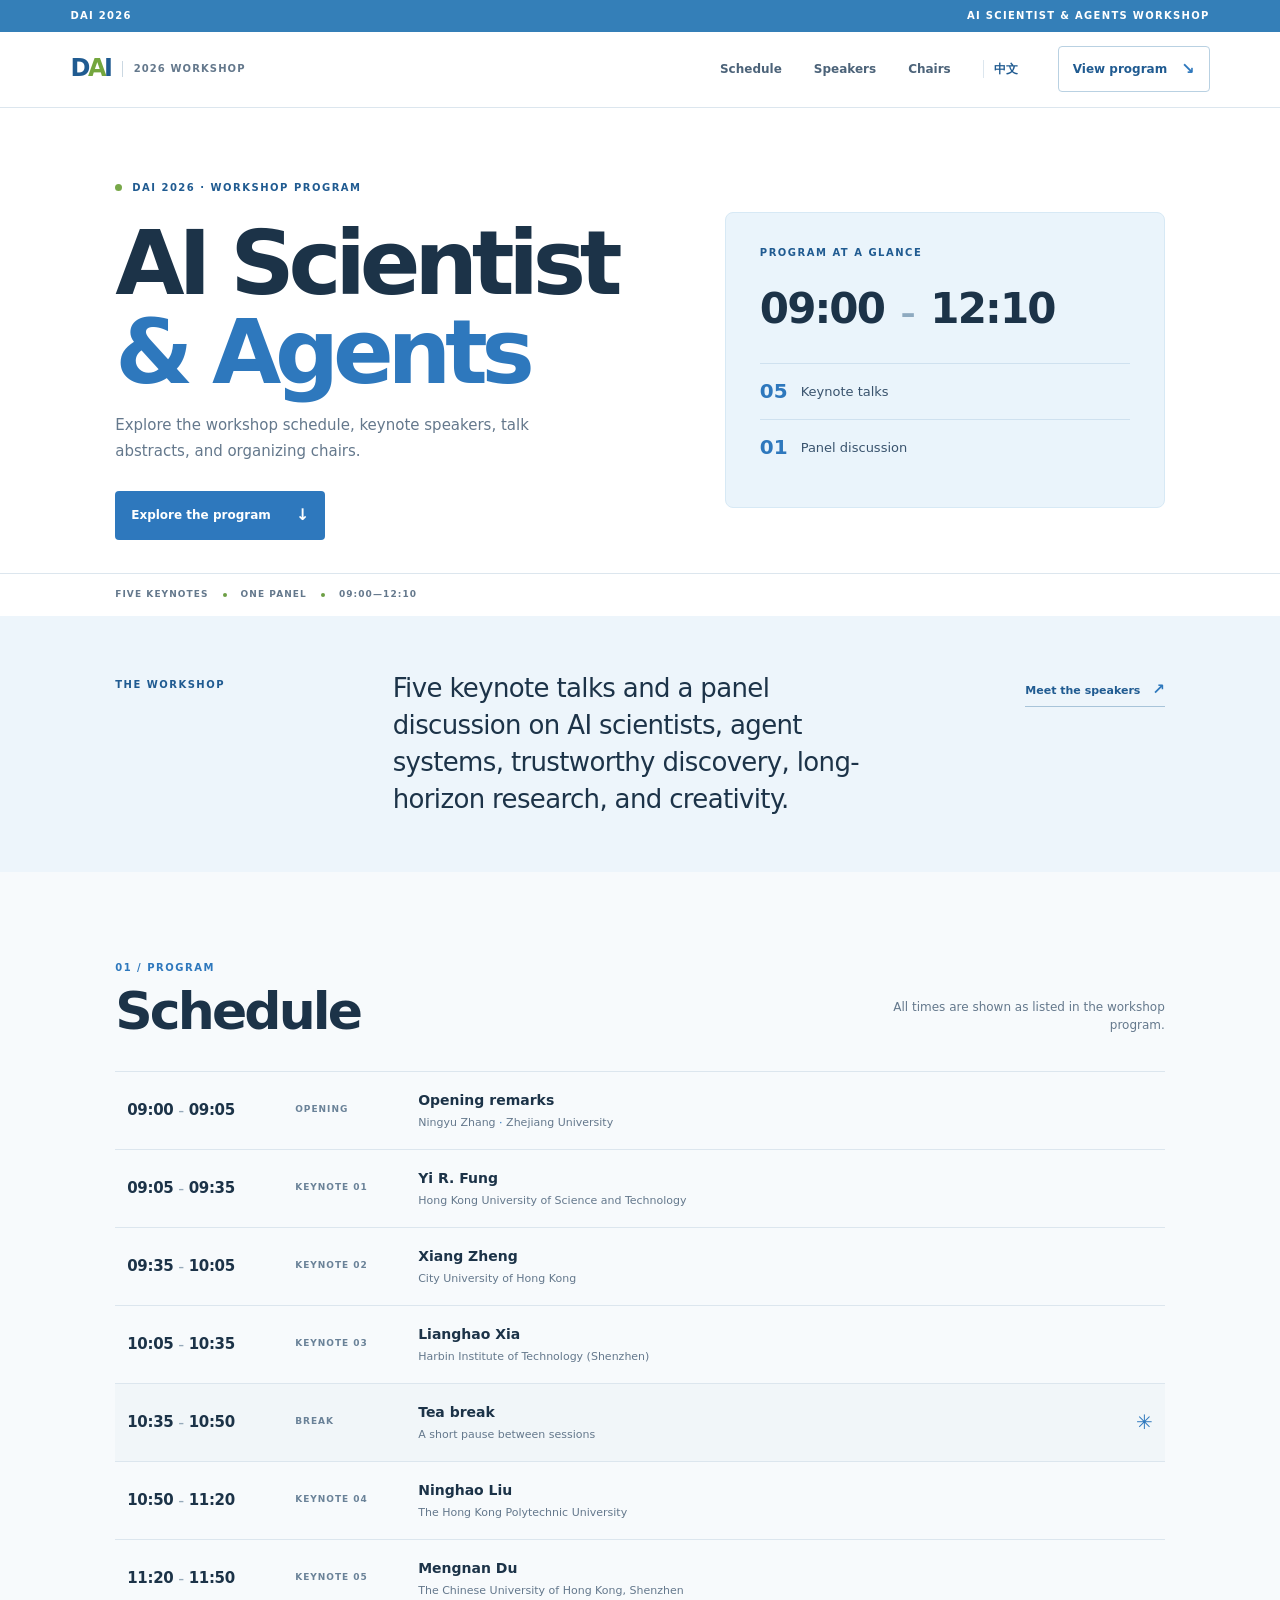
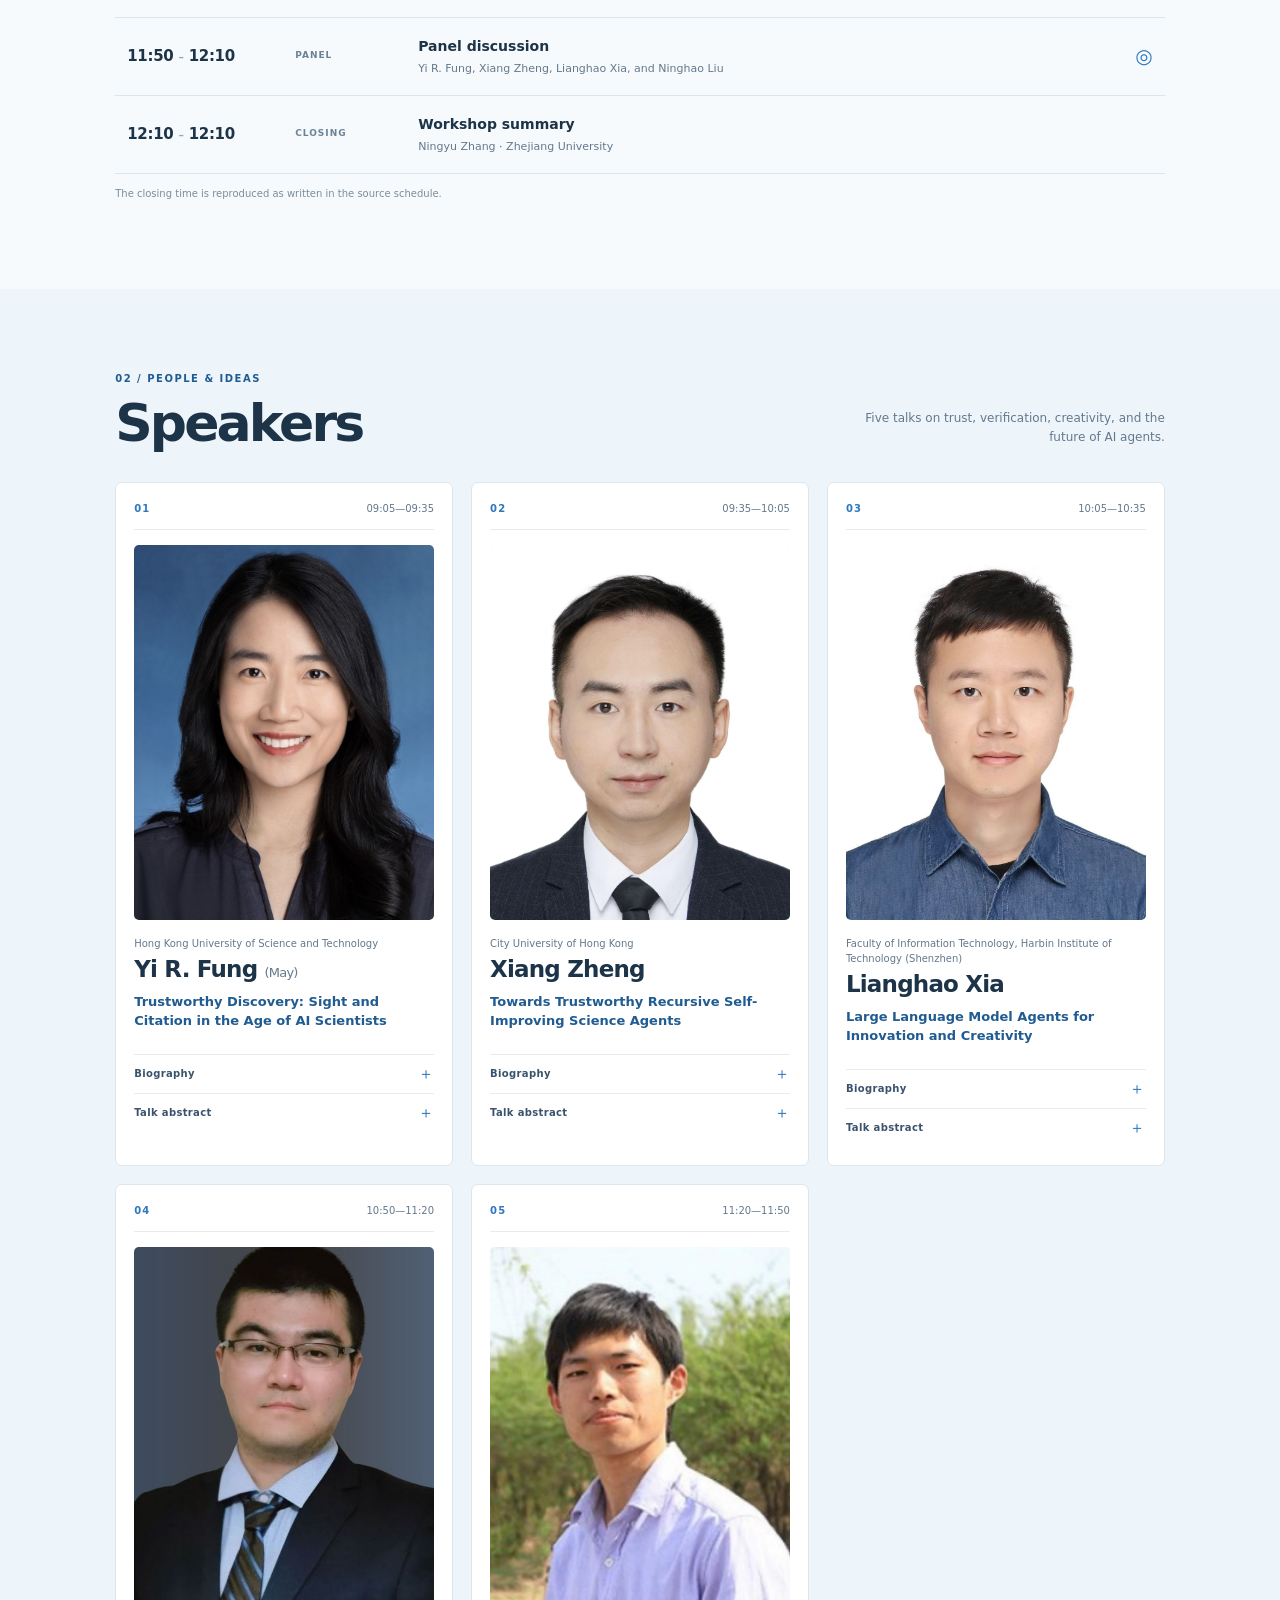
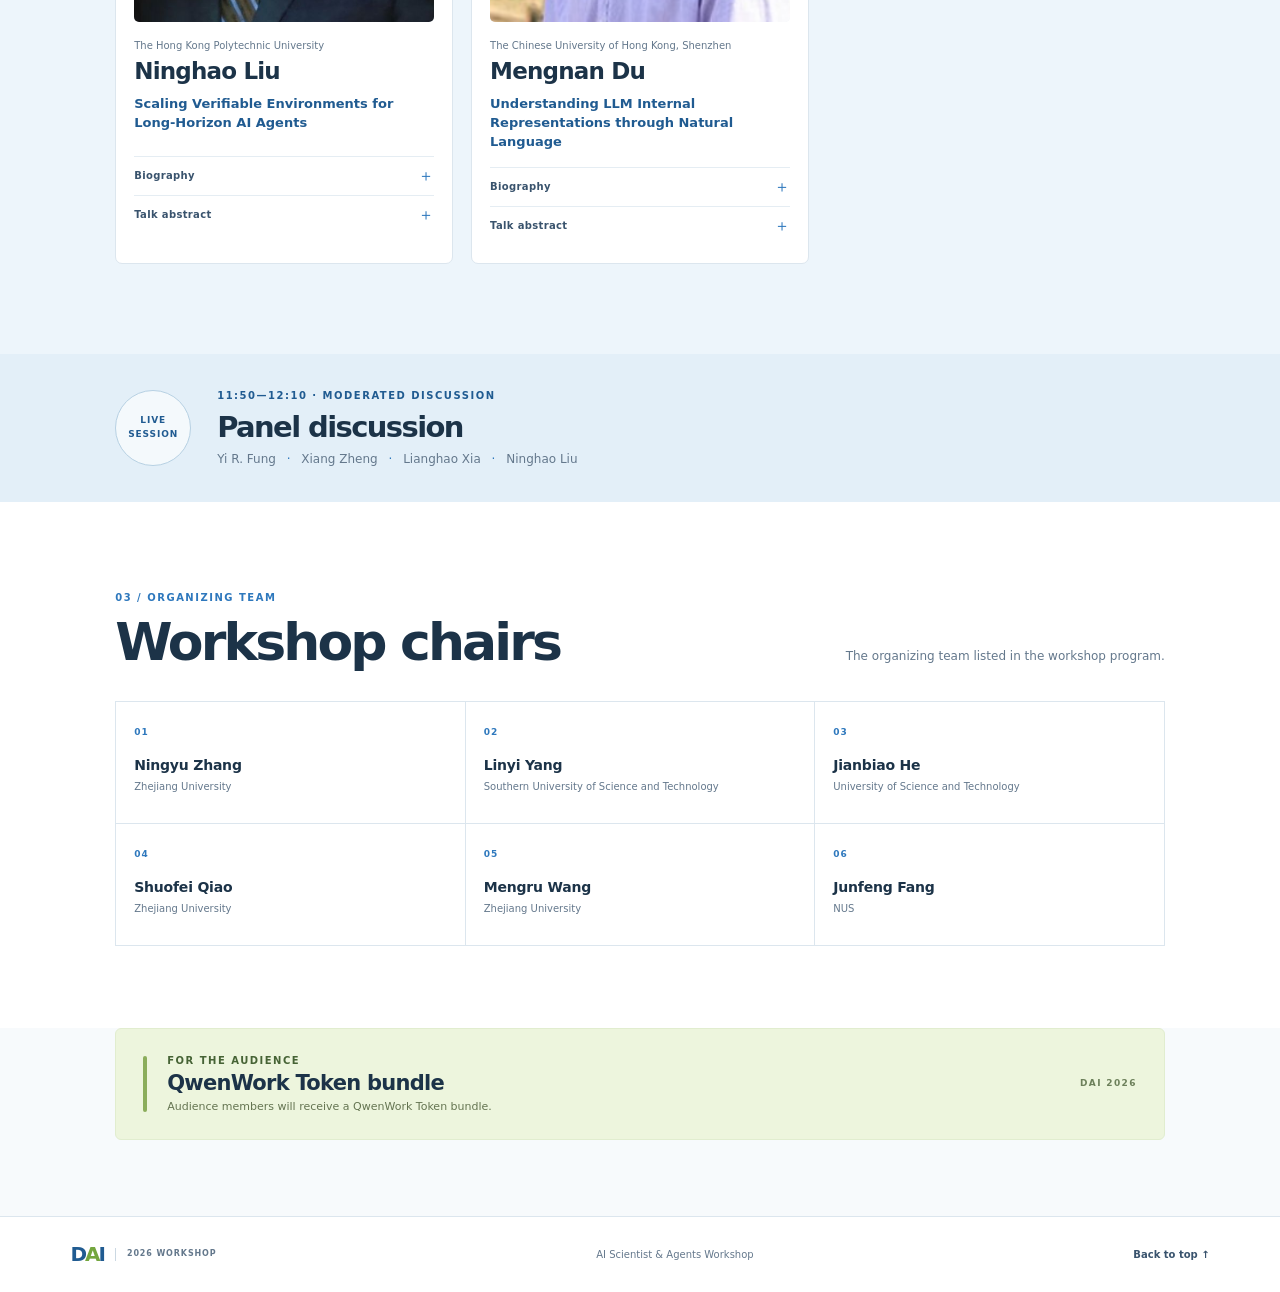
==== commit fc98e894: "Restore separate language pages and update Lianghao Xia" ====
--- a/index.html
+++ b/index.html
@@ -1,192 +1,196 @@
 <!doctype html>
-<html lang="zh-CN">
+<html lang="en">
   <head>
     <meta charset="utf-8" />
     <meta name="viewport" content="width=device-width, initial-scale=1" />
     <meta
       name="description"
-      content="DAI 2026 AI 科学家与智能体研讨会：日程安排、讲者介绍、报告摘要与主席名单。"
+      content="DAI 2026 AI Scientist & Agents Workshop: program schedule, speakers, talks, and chairs."
     />
-    <meta name="theme-color" content="#eaf4fb" />
-    <title>DAI 2026 — AI 科学家与智能体研讨会</title>
-    <link rel="stylesheet" href="../styles.css" />
+    <meta name="theme-color" content="#101d31" />
+    <title>DAI 2026 — AI Scientist &amp; Agents Workshop</title>
+    <link rel="stylesheet" href="./styles.css" />
   </head>
   <body>
-    <div class="topline"><span>DAI 2026</span><span>AI 科学家与智能体研讨会</span></div>
+    <div class="topline"><span>DAI 2026</span><span>AI Scientist &amp; Agents Workshop</span></div>
     <header class="site-header">
-      <a class="wordmark" href="#top" aria-label="DAI 2026 研讨会首页">
+      <a class="wordmark" href="#top" aria-label="DAI 2026 workshop home">
         <span class="wordmark-mark">D<span>A</span>I</span>
-        <span class="wordmark-caption">2026 研讨会</span>
+        <span class="wordmark-caption">2026 workshop</span>
       </a>
-      <nav aria-label="主导航">
-        <a href="#schedule">日程</a>
-        <a href="#speakers">讲者</a>
-        <a href="#chairs">主席</a>
-        <a class="language-link" href="../" lang="en">English</a>
+      <nav aria-label="Main navigation">
+        <a href="#schedule">Schedule</a>
+        <a href="#speakers">Speakers</a>
+        <a href="#chairs">Chairs</a>
+        <a class="language-link" href="./zh/" lang="zh-CN">中文</a>
       </nav>
-      <a class="nav-cta" href="#schedule">查看日程 <span aria-hidden="true">↘</span></a>
+      <a class="nav-cta" href="#schedule">View program <span aria-hidden="true">↘</span></a>
     </header>
 
     <main id="top">
       <section class="hero" aria-labelledby="hero-title">
         <div class="hero-copy">
-          <p class="eyebrow"><span class="eyebrow-dot"></span> DAI 2026 · 研讨会日程</p>
-          <h1 id="hero-title">AI 科学家<br /><span>与智能体</span></h1>
-          <p class="hero-intro">查看研讨会日程、主题报告、讲者介绍与组织主席名单。</p>
-          <a class="button-primary" href="#schedule">浏览日程 <span aria-hidden="true">↓</span></a>
-        </div>
-        <aside class="hero-summary" aria-label="日程速览">
-          <p class="section-kicker">日程速览</p>
+          <p class="eyebrow"><span class="eyebrow-dot"></span> DAI 2026 · WORKSHOP PROGRAM</p>
+          <h1 id="hero-title">AI Scientist<br /><span>&amp; Agents</span></h1>
+          <p class="hero-intro">
+            Explore the workshop schedule, keynote speakers, talk abstracts, and organizing chairs.
+          </p>
+          <a class="button-primary" href="#schedule">Explore the program <span aria-hidden="true">↓</span></a>
+        </div>
+        <aside class="hero-summary" aria-label="Program at a glance">
+          <p class="section-kicker">PROGRAM AT A GLANCE</p>
           <p class="summary-time">09:00 <span>–</span> 12:10</p>
-          <div class="summary-item"><strong>05</strong><span>场主题报告</span></div>
-          <div class="summary-item"><strong>01</strong><span>场专题讨论</span></div>
+          <div class="summary-item"><strong>05</strong><span>Keynote talks</span></div>
+          <div class="summary-item"><strong>01</strong><span>Panel discussion</span></div>
         </aside>
         <div class="hero-foot">
-          <span>五场主题报告</span><i></i><span>一场专题讨论</span><i></i><span>09:00—12:10</span>
-        </div>
-      </section>
-
-      <section class="intro-band" aria-label="研讨会简介">
-        <p class="section-kicker">研讨会</p>
-        <p class="intro-statement">五场主题报告与一场专题讨论，聚焦科学智能体、可信发现、可验证环境、大模型内部表示与创新创造。</p>
-        <a class="text-link" href="#speakers">认识讲者 <span aria-hidden="true">↗</span></a>
+          <span>FIVE KEYNOTES</span><i></i><span>ONE PANEL</span><i></i><span>09:00—12:10</span>
+        </div>
+      </section>
+
+      <section class="intro-band" aria-label="Workshop overview">
+        <p class="section-kicker">THE WORKSHOP</p>
+        <p class="intro-statement">
+          Five keynote talks and a panel discussion on AI scientists, agent systems, trustworthy discovery, long-horizon research, and creativity.
+        </p>
+        <a class="text-link" href="#speakers">Meet the speakers <span aria-hidden="true">↗</span></a>
       </section>
 
       <section class="section schedule-section" id="schedule" aria-labelledby="schedule-title">
         <div class="section-heading">
           <div>
-            <p class="section-kicker">01 / 日程安排</p>
-            <h2 id="schedule-title">活动日程</h2>
+            <p class="section-kicker">01 / PROGRAM</p>
+            <h2 id="schedule-title">Schedule</h2>
           </div>
-          <p class="section-note">时间按研讨会原始日程列出。</p>
+          <p class="section-note">All times are shown as listed in the workshop program.</p>
         </div>
         <div class="schedule-list">
           <article class="schedule-row">
             <time>09:00<span>–</span>09:05</time>
-            <div class="schedule-type">开场</div>
-            <div class="schedule-detail"><h3>开场致辞</h3><p>Ningyu Zhang <span>·</span> 浙江大学</p></div>
-            <a class="row-arrow" href="#chairs" aria-label="查看 Ningyu Zhang 信息">↗</a>
+            <div class="schedule-type">OPENING</div>
+            <div class="schedule-detail"><h3>Opening remarks</h3><p>Ningyu Zhang <span>·</span> Zhejiang University</p></div>
+            <a class="row-arrow" href="#chairs" aria-label="About Ningyu Zhang">↗</a>
           </article>
           <article class="schedule-row">
             <time>09:05<span>–</span>09:35</time>
-            <div class="schedule-type">主题报告 01</div>
-            <div class="schedule-detail"><h3>Yi R. Fung</h3><p>香港科技大学</p></div>
-            <a class="row-arrow" href="#yi-fung" aria-label="查看 Yi R. Fung 介绍">↗</a>
+            <div class="schedule-type">KEYNOTE 01</div>
+            <div class="schedule-detail"><h3>Yi R. Fung</h3><p>Hong Kong University of Science and Technology</p></div>
+            <a class="row-arrow" href="#yi-fung" aria-label="About Yi R. Fung">↗</a>
           </article>
           <article class="schedule-row">
             <time>09:35<span>–</span>10:05</time>
-            <div class="schedule-type">主题报告 02</div>
-            <div class="schedule-detail"><h3>Xiang Zheng</h3><p>香港城市大学</p></div>
-            <a class="row-arrow" href="#xiang-zheng" aria-label="查看 Xiang Zheng 介绍">↗</a>
+            <div class="schedule-type">KEYNOTE 02</div>
+            <div class="schedule-detail"><h3>Xiang Zheng</h3><p>City University of Hong Kong</p></div>
+            <a class="row-arrow" href="#xiang-zheng" aria-label="About Xiang Zheng">↗</a>
           </article>
           <article class="schedule-row">
             <time>10:05<span>–</span>10:35</time>
-            <div class="schedule-type">主题报告 03</div>
-            <div class="schedule-detail"><h3>Lianghao Xia</h3><p>哈尔滨工业大学（深圳）</p></div>
-            <a class="row-arrow" href="#lianghao-xia" aria-label="查看 Lianghao Xia 介绍">↗</a>
+            <div class="schedule-type">KEYNOTE 03</div>
+            <div class="schedule-detail"><h3>Lianghao Xia</h3><p>Harbin Institute of Technology (Shenzhen)</p></div>
+            <a class="row-arrow" href="#lianghao-xia" aria-label="About Lianghao Xia">↗</a>
           </article>
           <article class="schedule-row schedule-break">
             <time>10:35<span>–</span>10:50</time>
-            <div class="schedule-type">休息</div>
-            <div class="schedule-detail"><h3>茶歇</h3><p>报告间歇</p></div>
+            <div class="schedule-type">BREAK</div>
+            <div class="schedule-detail"><h3>Tea break</h3><p>A short pause between sessions</p></div>
             <span class="break-mark" aria-hidden="true">✳</span>
           </article>
           <article class="schedule-row">
             <time>10:50<span>–</span>11:20</time>
-            <div class="schedule-type">主题报告 04</div>
-            <div class="schedule-detail"><h3>Ninghao Liu</h3><p>香港理工大学</p></div>
-            <a class="row-arrow" href="#ninghao-liu" aria-label="查看 Ninghao Liu 介绍">↗</a>
+            <div class="schedule-type">KEYNOTE 04</div>
+            <div class="schedule-detail"><h3>Ninghao Liu</h3><p>The Hong Kong Polytechnic University</p></div>
+            <a class="row-arrow" href="#ninghao-liu" aria-label="About Ninghao Liu">↗</a>
           </article>
           <article class="schedule-row">
             <time>11:20<span>–</span>11:50</time>
-            <div class="schedule-type">主题报告 05</div>
-            <div class="schedule-detail"><h3>Mengnan Du</h3><p>香港中文大学（深圳）</p></div>
-            <a class="row-arrow" href="#mengnan-du" aria-label="查看 Mengnan Du 介绍">↗</a>
+            <div class="schedule-type">KEYNOTE 05</div>
+            <div class="schedule-detail"><h3>Mengnan Du</h3><p>The Chinese University of Hong Kong, Shenzhen</p></div>
+            <a class="row-arrow" href="#mengnan-du" aria-label="About Mengnan Du">↗</a>
           </article>
           <article class="schedule-row schedule-panel">
             <time>11:50<span>–</span>12:10</time>
-            <div class="schedule-type">讨论</div>
-            <div class="schedule-detail"><h3>专题讨论</h3><p>Yi R. Fung、Xiang Zheng、Lianghao Xia、Ninghao Liu</p></div>
+            <div class="schedule-type">PANEL</div>
+            <div class="schedule-detail"><h3>Panel discussion</h3><p>Yi R. Fung, Xiang Zheng, Lianghao Xia, and Ninghao Liu</p></div>
             <span class="panel-mark" aria-hidden="true">◎</span>
           </article>
           <article class="schedule-row">
             <time>12:10<span>–</span>12:10</time>
-            <div class="schedule-type">闭幕</div>
-            <div class="schedule-detail"><h3>研讨会总结</h3><p>Ningyu Zhang <span>·</span> 浙江大学</p></div>
-            <a class="row-arrow" href="#chairs" aria-label="查看 Ningyu Zhang 信息">↗</a>
-          </article>
-        </div>
-        <p class="schedule-footnote">闭幕时间按原始日程照录。</p>
+            <div class="schedule-type">CLOSING</div>
+            <div class="schedule-detail"><h3>Workshop summary</h3><p>Ningyu Zhang <span>·</span> Zhejiang University</p></div>
+            <a class="row-arrow" href="#chairs" aria-label="About Ningyu Zhang">↗</a>
+          </article>
+        </div>
+        <p class="schedule-footnote">The closing time is reproduced as written in the source schedule.</p>
       </section>
 
       <section class="speaker-section" id="speakers" aria-labelledby="speakers-title">
         <div class="section speaker-heading">
           <div class="section-heading">
             <div>
-              <p class="section-kicker">02 / 讲者与报告</p>
-              <h2 id="speakers-title">主题讲者</h2>
+              <p class="section-kicker">02 / PEOPLE &amp; IDEAS</p>
+              <h2 id="speakers-title">Speakers</h2>
             </div>
-            <p class="section-note">五场报告探索可信、可验证研究与创意工作中的 AI 智能体。</p>
+            <p class="section-note">Five talks on trust, verification, creativity, and the future of AI agents.</p>
           </div>
         </div>
         <div class="speaker-grid">
           <article class="speaker-card" id="yi-fung">
             <div class="speaker-top"><span class="speaker-number">01</span><span class="speaker-time">09:05—09:35</span></div>
-            <div class="speaker-photo"><img src="../assets/yi-r-fung.png" alt="Yi R. Fung（May）" loading="lazy" /></div>
-            <p class="speaker-affiliation">香港科技大学</p>
-            <h3>Yi R. Fung <span class="speaker-aside">（May）</span></h3>
-            <p class="talk-title">AI 科学家的可信发现：视觉能力与引文依据</p>
-            <details><summary>个人简介 <span>＋</span></summary><p>Yi R.（May）Fung 是香港科技大学计算机科学与工程系（CSE）助理教授。她获得伊利诺伊大学博士学位，之后曾作为博士后访问麻省理工学院。她的研究聚焦以人为中心的可信 AI 与自然语言处理模型推理、认知基础上的可扩展对齐原则，以及多模态知识鲁棒性。她已在顶级机器学习会议发表 50 余篇论文，研究涵盖多模态大语言模型智能体框架、检索增强生成，以及面向软件、医疗、商业、教育和媒体传播等实际场景的多语言跨文化情境理解。她曾获 ACL 2024 杰出论文奖、NAACL 2024 杰出论文奖和 NAACL 2021 最佳演示论文奖。她曾在 ACL、EMNLP、IJCAI 等会议组织委员会任职，并担任 ICML、ACL 等会议的高级领域主席。她领导一支年轻且不断发展的研究团队，团队学生曾获或入围多项高选择性荣誉奖学金。她的工作曾被 Forbes、TVB News 和《澎湃新闻》等媒体报道。</p></details>
-            <details><summary>报告摘要 <span>＋</span></summary><p>如果 AI 智能体无法阅读复杂的多模态网页结构，也无法用经核验的证据支持其主张，它是否真的能够开展科学研究？要让智能体从文本摘要工具成长为真正的研究伙伴，就需要兼具视觉适应能力和学术严谨性。本报告介绍两项进展：Webwatcher 通过视觉方式浏览网页并综合多模态信息；CiteGuard 通过检索增强的引文验证来应对学术写作中的大语言模型幻觉。视觉理解与忠实归因共同构成自动化科学发现的两大支柱。</p></details>
+            <div class="speaker-photo"><img src="./assets/yi-r-fung.png" alt="Yi R. Fung (May)" loading="lazy" /></div>
+            <p class="speaker-affiliation">Hong Kong University of Science and Technology</p>
+            <h3>Yi R. Fung <span class="speaker-aside">(May)</span></h3>
+            <p class="talk-title">Trustworthy Discovery: Sight and Citation in the Age of AI Scientists</p>
+            <details><summary>Biography <span>＋</span></summary><p>Yi R. (May) Fung is an Assistant Professor at the Department of Computer Science and Engineering (CSE), Hong Kong University of Science and Technology (HKUST). She received her Ph.D. from the University of Illinois, after which she spent time visiting MIT as a postdoctoral researcher. May drives cutting-edge research in the domain of human-centric trustworthy AI/NLP model reasoning, with cognitively grounded scalable alignment principles and a focus on advancing multimodal knowledge robustness mechanisms. In particular, she has published over 50 papers at top-tier machine learning venues along the topics of MLLM agentic frameworks, retrieval-augmented generation, and multi-lingual cross-culture situation understanding for diverse real-world applications (e.g., software, healthcare, business, education, media communication). Her stellar research has received much recognition internationally, including the ACL’24 Outstanding Paper Award, NAACL’24 Outstanding Paper Award, and NAACL’21 Best Demo Paper Award. In addition, she serves on the Organizing Committee for ACL/EMNLP/IJCAI, and as Senior Area Chair for top ML/NLP conferences (e.g., ICML, ACL). She leads a young, energetic, and growing research lab, with a number of students awarded or nominated highly selective merit fellowships. Her work has been reported by various mainstream news outlets, including Forbes, TVB News, and The Paper.</p></details>
+            <details><summary>Talk abstract <span>＋</span></summary><p>Can an AI agent truly perform scientific research if it cannot read complex multi-modal web structures or back its claims with verified evidence? To advance AI agents from simple text summarizers to true research partners, we must endow them with both visual adaptability and unquestionable academic rigor. This keynote highlights two pivotal advancements toward this goal. We explore Webwatcher, an agent breaking new ground in vision-language deep research by visually navigating the web to synthesize complex multi-modal information. We then present CiteGuard, a framework addressing the existential issue of LLM hallucination in scholarly writing through strict, retrieval-augmented citation validation. Join us as we examine how sight and faithful attribution form the dual pillars of the next frontier in automated scientific discovery.</p></details>
           </article>
 
           <article class="speaker-card" id="xiang-zheng">
             <div class="speaker-top"><span class="speaker-number">02</span><span class="speaker-time">09:35—10:05</span></div>
-            <div class="speaker-photo"><img src="../assets/xiang-zheng.jpg" alt="Xiang Zheng" loading="lazy" /></div>
-            <p class="speaker-affiliation">香港城市大学</p>
+            <div class="speaker-photo"><img src="./assets/xiang-zheng.jpg" alt="Xiang Zheng" loading="lazy" /></div>
+            <p class="speaker-affiliation">City University of Hong Kong</p>
             <h3>Xiang Zheng</h3>
-            <p class="talk-title">迈向可信的递归自我改进科学智能体</p>
-            <details><summary>个人简介 <span>＋</span></summary><p>Xiang Zheng 博士是香港城市大学香港人工智能科学研究院（HKAI-Sci）的研究助理教授，并与复旦大学可信具身智能研究院的 Xingjun Ma 教授密切合作。他于 2024 年在 Cong Wang 教授指导下获得香港城市大学博士学位，2019 年在 Tao Zhang 教授指导下获得清华大学硕士学位，2016 年获得北京航空航天大学两个理学学士学位，并曾获 CityU Presidential PhD Scholarship。他的研究方向包括强化学习、可信人工智能、生成式人工智能与智能体系统，尤其关注对抗鲁棒性评估、人工智能红队测试，以及大语言模型智能体系统的安全与隐私。研究成果发表于 NeurIPS、ICML、ICLR、CVPR、AAAI、IJCAI、DSN、IROS、RA-L 和 CoRL 等人工智能与网络安全重要会议及期刊。</p></details>
-            <details><summary>报告摘要 <span>＋</span></summary><p>随着 AI 智能体承担更开放式的研究任务，它们需要从经验中学习，而不是孤立地解决每个任务。递归自我改进为持续学习提供了路径，但累积能力的机制也可能累积错误与风险。本报告结合自主探索、智能体安全和技能演化的近期研究，探讨可信的递归自我改进。报告将讨论探索行为如何发现有用能力并同时引发安全失误，成功但不安全的轨迹如何变成可复用技能，以及持久状态如何影响跨任务行为；并讨论如何区分真正的能力提升与针对狭窄指标的优化，以及如何通过约束探索、验证和状态更新提升可靠性。最后介绍 SciencePal 2.0，并讨论如何结合科学创造力、持续学习与可靠性。</p></details>
+            <p class="talk-title">Towards Trustworthy Recursive Self-Improving Science Agents</p>
+            <details><summary>Biography <span>＋</span></summary><p>Dr. Xiang Zheng is a Research Assistant Professor at the Hong Kong Institute of AI for Science (HKAI-Sci), City University of Hong Kong, and also works closely with Prof. Xingjun Ma at the Institute of Trustworthy Embodied AI, Fudan University. He received his Ph.D. from City University of Hong Kong in 2024 under the supervision of Prof. Cong Wang, his M.Sc. from Tsinghua University in 2019 (advised by Prof. Tao Zhang), and dual B.Sc. degrees from Beihang University in 2016, and is a recipient of the CityU Presidential PhD Scholarship. His research focuses on Reinforcement Learning, Trustworthy AI, Generative AI, and AI Agent systems, with particular interest in adversarial robustness evaluation, AI red teaming, and the safety and privacy of LLM-powered agent systems. His work has appeared in leading AI and cybersecurity venues, including NeurIPS, ICML, ICLR, CVPR, AAAI, IJCAI, DSN, IROS, RA-L, and CoRL.</p></details>
+            <details><summary>Talk abstract <span>＋</span></summary><p>As AI agents take on increasingly open-ended research tasks, they must learn from experience rather than solve each task in isolation. Recursive self-improvement offers a route to this continual learning, but the mechanisms that accumulate capabilities can also accumulate errors and risks. In this talk, we will examine what makes recursive self-improvement trustworthy, drawing on our recent work on autonomous exploration, agent safety, and skill evolution. We will discuss how exploratory behavior can uncover useful capabilities while also producing safety failures, how unsafe yet successful trajectories can become reusable skills, and how persistent state can shape behavior across tasks. We will then consider how to distinguish genuine capability gains from optimization for narrow metrics, and how constraints on exploration, verification, and state updates can help keep improvement reliable. We will conclude by introducing SciencePal 2.0 as a research-agent system in which these questions come together, and discuss the challenges of combining scientific creativity, continual learning, and reliability.</p></details>
           </article>
 
           <article class="speaker-card" id="lianghao-xia">
             <div class="speaker-top"><span class="speaker-number">03</span><span class="speaker-time">10:05—10:35</span></div>
-            <div class="speaker-photo"><img src="../assets/lianghao-xia.jpg" alt="Lianghao Xia" loading="lazy" /></div>
-            <p class="speaker-affiliation">哈尔滨工业大学（深圳）信息学部</p>
+            <div class="speaker-photo"><img src="./assets/lianghao-xia.jpg" alt="Lianghao Xia" loading="lazy" /></div>
+            <p class="speaker-affiliation">Faculty of Information Technology, Harbin Institute of Technology (Shenzhen)</p>
             <h3>Lianghao Xia</h3>
-            <p class="talk-title">面向创新与创造的大语言模型智能体</p>
-            <details><summary>个人简介 <span>＋</span></summary><p>Lianghao Xia 是哈尔滨工业大学（深圳）信息学部教授，此前曾任香港大学研究助理教授，研究方向包括大语言模型智能体与数据挖掘。他的研究成果中有 13 篇入选国际重要会议最具影响力论文，累计获得超过 11,000 次引用，曾获 ACM MM 2024、WWW 2023 和 WSDM 2022 最佳论文提名，以及 2025 年世界人工智能大会“明日之星”提名奖。他入选 AMiner AI 2000 最具影响力学者榜单，并连续三年入选斯坦福大学全球前 2% 科学家榜单。</p></details>
-            <details><summary>报告摘要 <span>＋</span></summary><p>复杂的创造性工作需要在开放的问题空间中形成有价值的想法，将其转化为可执行的计划，并根据不断出现的新证据持续完善。大语言模型智能体如何支持这一过程，是理解其创新与创造能力的核心问题。本报告将介绍一系列以科学研究为主要场景的工作，涵盖研究构思、实验验证与科研工作流协同，探讨智能体如何开展探索性研究，以及如何评估其研究能力与产出质量。报告还将结合视频创作中的案例，讨论不同创造性任务面临的共同挑战，重点涉及创意形成、任务规划与结果评价。通过这些研究，报告将分析大语言模型智能体在支持创新与创造方面的能力及局限。</p></details>
+            <p class="talk-title">Large Language Model Agents for Innovation and Creativity</p>
+            <details><summary>Biography <span>＋</span></summary><p>Lianghao Xia is a Professor in the Faculty of Information Technology at Harbin Institute of Technology (Shenzhen). He previously served as a Research Assistant Professor at The University of Hong Kong. His research focuses on large language model agents and data mining. Thirteen of his papers have been selected among the most influential papers at major international conferences, and his work has received over 11,000 citations. He has received Best Paper nominations at ACM MM 2024, WWW 2023, and WSDM 2022, and a Tomorrow's Star nomination at the 2025 World Artificial Intelligence Conference. He has been named among AMiner AI 2000's most influential scholars and has appeared on Stanford University's global top 2% scientists list for three consecutive years.</p></details>
+            <details><summary>Talk abstract <span>＋</span></summary><p>Creative work takes place in open problem spaces: it starts with valuable ideas, turns them into actionable plans, and improves them as new evidence appears. How large language model agents can support this process is central to understanding their capacity for innovation and creativity. This talk presents a series of studies centered on scientific research, covering research ideation, experimental validation, and collaboration across research workflows. It explores how agents conduct exploratory research and how to assess their research capability and output quality. Drawing on examples from video creation, the talk discusses challenges shared across creative tasks, especially idea generation, task planning, and outcome evaluation. Together, these studies examine the capabilities and limits of large language model agents in supporting innovation and creativity.</p></details>
           </article>
 
           <article class="speaker-card" id="ninghao-liu">
             <div class="speaker-top"><span class="speaker-number">04</span><span class="speaker-time">10:50—11:20</span></div>
-            <div class="speaker-photo"><img src="../assets/ninghao-liu.png" alt="Ninghao Liu" loading="lazy" /></div>
-            <p class="speaker-affiliation">香港理工大学</p>
+            <div class="speaker-photo"><img src="./assets/ninghao-liu.png" alt="Ninghao Liu" loading="lazy" /></div>
+            <p class="speaker-affiliation">The Hong Kong Polytechnic University</p>
             <h3>Ninghao Liu</h3>
-            <p class="talk-title">扩展长周期 AI 智能体的可验证环境</p>
-            <details><summary>个人简介 <span>＋</span></summary><p>Ninghao Liu 博士是香港理工大学计算学系助理教授，此前曾任佐治亚大学助理教授。他于 2021 年获德州农工大学博士学位。研究领域包括可解释人工智能（XAI）、大规模基础模型和图挖掘。论文发表于 ICML、KDD、ICLR、NeurIPS、ACL、WWW 等重要会议。他的工作获得 AMIA 2024 杰出论文奖、ICML 2022 优秀论文奖，并入围 WWW 2019 最佳论文奖。他还于 2025 年获 Google Research Scholar Award。</p></details>
-            <details><summary>报告摘要 <span>＋</span></summary><p>大语言模型（LLM）智能体已经展现出解决短小、定义明确任务的能力，但要将其扩展到复杂的长周期工作流仍然具有挑战。这类任务需要持续规划、反复执行，并在数百次交互中可靠地验证结果。高质量、可验证训练环境的缺乏也限制了进一步发展。本报告将介绍近期关于可扩展、可验证环境的研究：Long-Horizon-Terminal-Bench 使用细粒度验证和密集奖励评测复杂终端任务；Recursive Synthetic Terminal Tasks 逐步合成具有可执行解答和可靠验证器的挑战任务；Software-in-the-Loop Reconstruction 则利用现有科学软件构建可验证训练任务，无需人工编写参考解答。</p></details>
+            <p class="talk-title">Scaling Verifiable Environments for Long-Horizon AI Agents</p>
+            <details><summary>Biography <span>＋</span></summary><p>Dr. Ninghao Liu is an Assistant Professor in the Department of Computing at The Hong Kong Polytechnic University. Prior to that, he was an Assistant Professor at the University of Georgia. He received his Ph.D. from Texas A&amp;M University in 2021. His research spans Explainable AI (XAI), Large Foundation Models, and Graph Mining. He has published papers at recognized venues such as ICML, KDD, ICLR, NeurIPS, ACL, WWW, etc. His work won the Distinguished Paper Award in AMIA 2024, Outstanding Paper Award in ICML 2022, the Best Paper Award Shortlist in WWW 2019. He also received the Google Research Scholar award in 2025.</p></details>
+            <details><summary>Talk abstract <span>＋</span></summary><p>Large language model (LLM) agents have demonstrated remarkable capabilities in solving short, well-defined tasks. However, extending these capabilities to complex, long-horizon workflows remains challenging. Such tasks require sustained planning, iterative execution, and reliable verification over hundreds of interactions. Meanwhile, the scarcity of high-quality, verifiable training environments limits further progress. In this talk, I will present our recent research on evaluating and improving long-horizon AI agents through scalable, verifiable environments. First, I will introduce Long-Horizon-Terminal-Bench, a benchmark that evaluates agents on complex terminal tasks using fine-grained verification and dense rewards. Second, I will discuss Recursive Synthetic Terminal Tasks, a framework that progressively synthesizes challenging tasks with executable solutions and reliable verifiers. Finally, I will present Software-in-the-Loop Reconstruction, which leverages existing scientific software to construct verifiable training tasks without manually authored reference solutions.</p></details>
           </article>
 
           <article class="speaker-card" id="mengnan-du">
             <div class="speaker-top"><span class="speaker-number">05</span><span class="speaker-time">11:20—11:50</span></div>
-            <div class="speaker-photo"><img src="../assets/mengnan-du.png" alt="Mengnan Du" loading="lazy" /></div>
-            <p class="speaker-affiliation">香港中文大学（深圳）</p>
+            <div class="speaker-photo"><img src="./assets/mengnan-du.png" alt="Mengnan Du" loading="lazy" /></div>
+            <p class="speaker-affiliation">The Chinese University of Hong Kong, Shenzhen</p>
             <h3>Mengnan Du</h3>
-            <p class="talk-title">以自然语言理解大语言模型的内部表示</p>
-            <details><summary>个人简介 <span>＋</span></summary><p>Mengnan Du 是香港中文大学（深圳）人工智能学院助理教授、校长青年学者。他在德州农工大学获得计算机科学博士学位，加入香港中文大学（深圳）之前曾任新泽西理工学院助理教授。研究重点是可信大语言模型。他发表论文 120 余篇，Google Scholar 引用超过 13,000 次。其工作获得 Cisco Research Award 和 NJIT Faculty Research Excellence Award，并入选斯坦福大学 2024—2026 年全球前 2% 科学家榜单。他长期参与学术服务，担任 EMNLP 高级领域主席，以及 ICLR、NeurIPS、ICML、ACL、AISTATS 等会议的领域主席。</p></details>
-            <details><summary>报告摘要 <span>＋</span></summary><p>理解大语言模型（LLM）的内部表示，有助于提升模型的透明度、可靠性及与人类预期的一致性。本报告将介绍三种通过自然语言解释模型内部表示的方法：Rep2Text 从隐藏表示中重构输入文本；Universal Activation Verbalizer（UAV）为不同大语言模型的激活提供自然语言解释；SAEExplainer 则利用机制反馈生成并改进稀疏自编码器（SAE）特征的解释。这些方法探索将自然语言作为理解模型内部机制的直观接口，同时也呈现出提升解释忠实度与可靠性的挑战和机会。</p></details>
+            <p class="talk-title">Understanding LLM Internal Representations through Natural Language</p>
+            <details><summary>Biography <span>＋</span></summary><p>Mengnan is an Assistant Professor and Presidential Young Fellow at the School of Artificial Intelligence of The Chinese University of Hong Kong, Shenzhen. He earned his Ph.D. in Computer Science from Texas A&amp;M University. Before joining CUHK–SZ, he served as an Assistant Professor at the New Jersey Institute of Technology. His research primarily focuses on trustworthy large language models (LLMs). He has published over 120 papers with more than 13,000 Google Scholar citations. His contributions have been recognized with the Cisco Research Award, the NJIT Faculty Research Excellence Award, and inclusion in the Top 2% Scientist Worldwide list for 2024–2026 by Stanford University. He is deeply involved in the academic community, regularly serving as the Senior Area Chair for EMNLP and an Area Chair for conferences such as ICLR, NeurIPS, ICML, ACL, and AISTATS.</p></details>
+            <details><summary>Talk abstract <span>＋</span></summary><p>Understanding the internal representations of large language models (LLMs) is essential for improving their transparency, reliability, and alignment with human expectations. In this talk, I will present our recent research on interpreting LLM internal representations through natural language explanations. Specifically, I will introduce three approaches: (1) Rep2Text, which reconstructs input text from hidden representations; (2) Universal Activation Verbalizer (UAV), which enables natural language explanations of model activations across different LLMs; and (3) SAEExplainer, which generates and refines explanations of sparse autoencoder (SAE) features using mechanistic feedback. Together, these approaches explore how natural language can serve as an intuitive interface for understanding the internal mechanisms of LLMs, while highlighting the challenges and opportunities for developing more faithful and reliable explanations.</p></details>
           </article>
         </div>
       </section>
 
       <section class="panel-band" aria-labelledby="panel-title">
-        <div class="panel-index">现场<br />讨论</div>
+        <div class="panel-index">LIVE<br />SESSION</div>
         <div>
-          <p class="section-kicker">11:50—12:10 · 圆桌讨论</p>
-          <h2 id="panel-title">专题讨论</h2>
+          <p class="section-kicker">11:50—12:10 · MODERATED DISCUSSION</p>
+          <h2 id="panel-title">Panel discussion</h2>
           <p>Yi R. Fung <span>·</span> Xiang Zheng <span>·</span> Lianghao Xia <span>·</span> Ninghao Liu</p>
         </div>
       </section>
@@ -194,32 +198,32 @@
       <section class="section chairs-section" id="chairs" aria-labelledby="chairs-title">
         <div class="section-heading">
           <div>
-            <p class="section-kicker">03 / 组织团队</p>
-            <h2 id="chairs-title">研讨会主席</h2>
+            <p class="section-kicker">03 / ORGANIZING TEAM</p>
+            <h2 id="chairs-title">Workshop chairs</h2>
           </div>
-          <p class="section-note">原始日程中列出的组织团队。</p>
+          <p class="section-note">The organizing team listed in the workshop program.</p>
         </div>
         <div class="chair-grid">
-          <article><span>01</span><h3>Ningyu Zhang</h3><p>浙江大学</p></article>
-          <article><span>02</span><h3>Linyi Yang</h3><p>南方科技大学</p></article>
-          <article><span>03</span><h3>Jianbiao He</h3><p>科学技术大学</p></article>
-          <article><span>04</span><h3>Shuofei Qiao</h3><p>浙江大学</p></article>
-          <article><span>05</span><h3>Mengru Wang</h3><p>浙江大学</p></article>
-          <article><span>06</span><h3>Junfeng Fang</h3><p>新加坡国立大学</p></article>
+          <article><span>01</span><h3>Ningyu Zhang</h3><p>Zhejiang University</p></article>
+          <article><span>02</span><h3>Linyi Yang</h3><p>Southern University of Science and Technology</p></article>
+          <article><span>03</span><h3>Jianbiao He</h3><p>University of Science and Technology</p></article>
+          <article><span>04</span><h3>Shuofei Qiao</h3><p>Zhejiang University</p></article>
+          <article><span>05</span><h3>Mengru Wang</h3><p>Zhejiang University</p></article>
+          <article><span>06</span><h3>Junfeng Fang</h3><p>NUS</p></article>
         </div>
       </section>
 
       <aside class="giveaway">
         <span class="giveaway-mark" aria-hidden="true"></span>
-        <div><p class="section-kicker">观众礼遇</p><h2>QwenWork Token 礼包</h2><p>现场听众可获赠 QwenWork Token 礼包。</p></div>
+        <div><p class="section-kicker">FOR THE AUDIENCE</p><h2>QwenWork Token bundle</h2><p>Audience members will receive a QwenWork Token bundle.</p></div>
         <span class="giveaway-label">DAI 2026</span>
       </aside>
     </main>
 
     <footer class="site-footer">
-      <a class="wordmark footer-mark" href="#top"><span class="wordmark-mark">D<span>A</span>I</span><span class="wordmark-caption">2026 研讨会</span></a>
-      <p>AI 科学家与智能体研讨会</p>
-      <a href="#top" class="back-top">返回顶部 ↑</a>
+      <a class="wordmark footer-mark" href="#top"><span class="wordmark-mark">D<span>A</span>I</span><span class="wordmark-caption">2026 workshop</span></a>
+      <p>AI Scientist &amp; Agents Workshop</p>
+      <a href="#top" class="back-top">Back to top ↑</a>
     </footer>
   </body>
 </html>
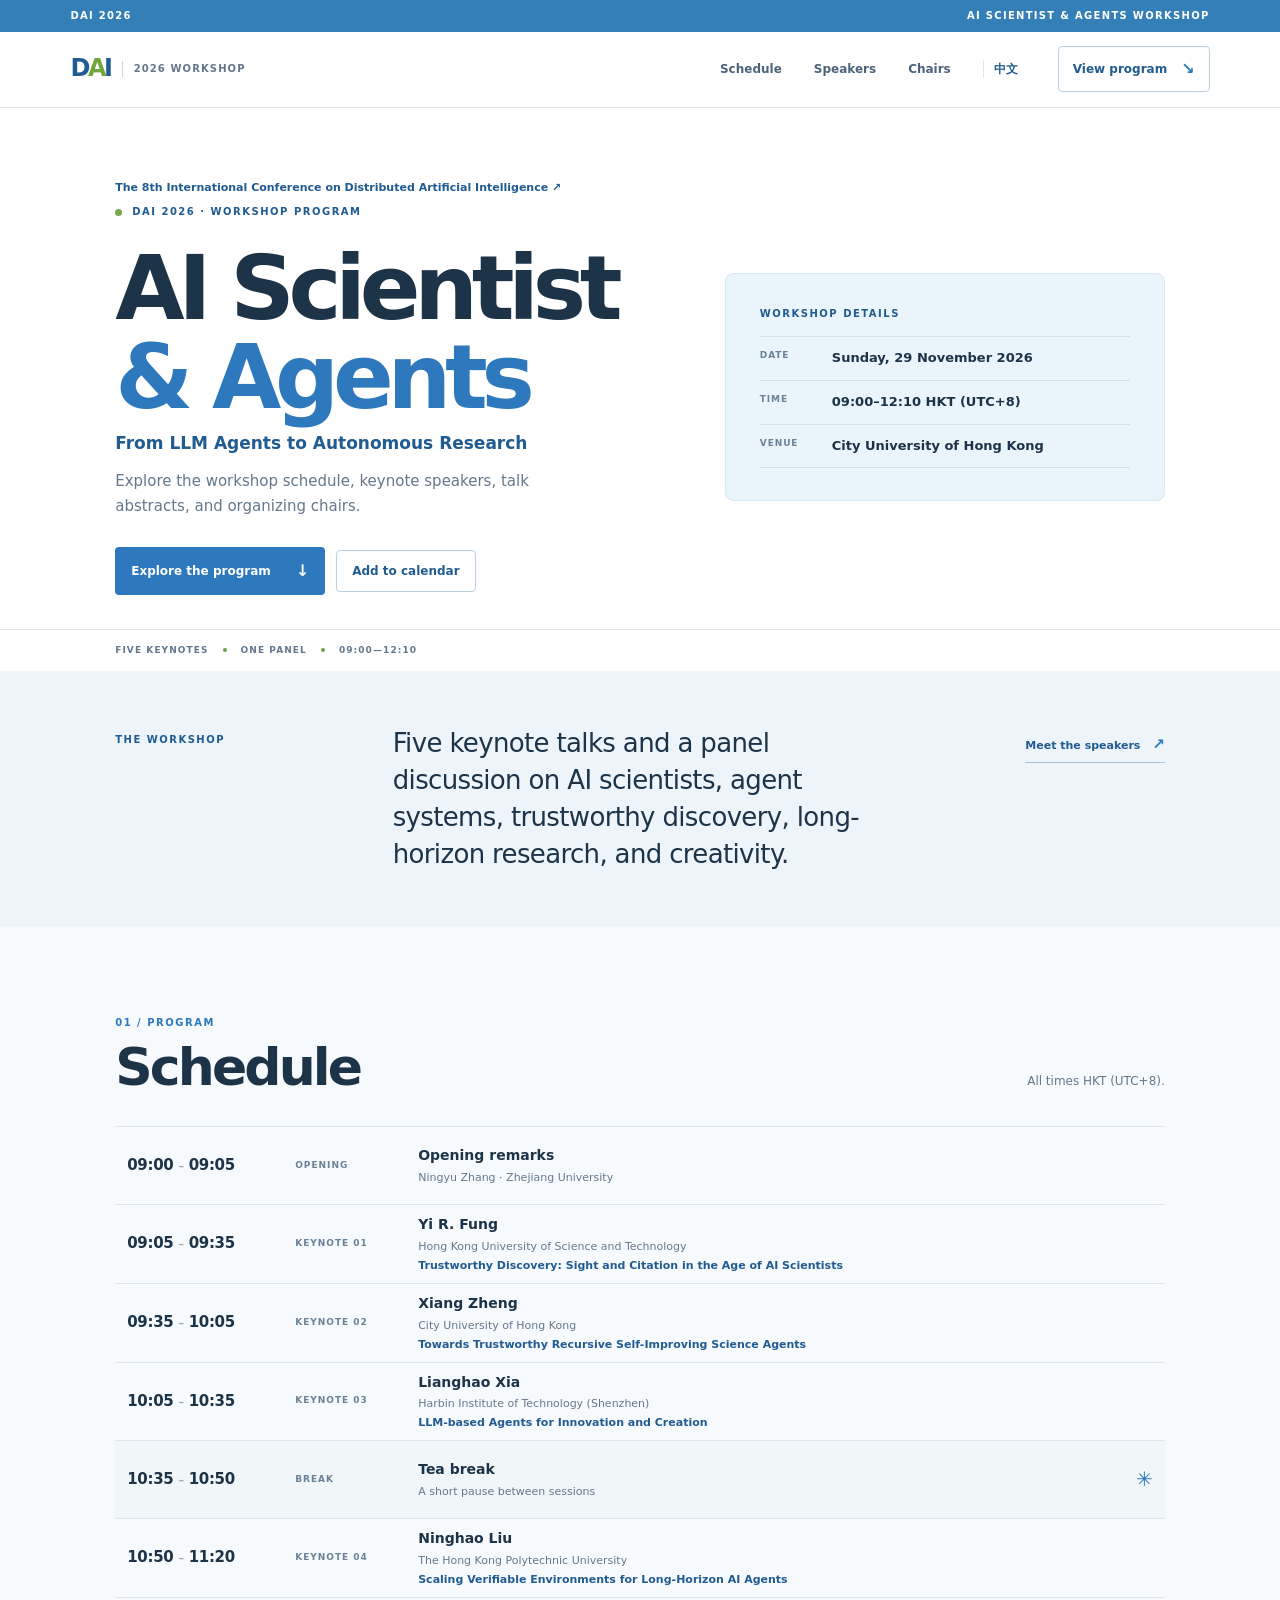
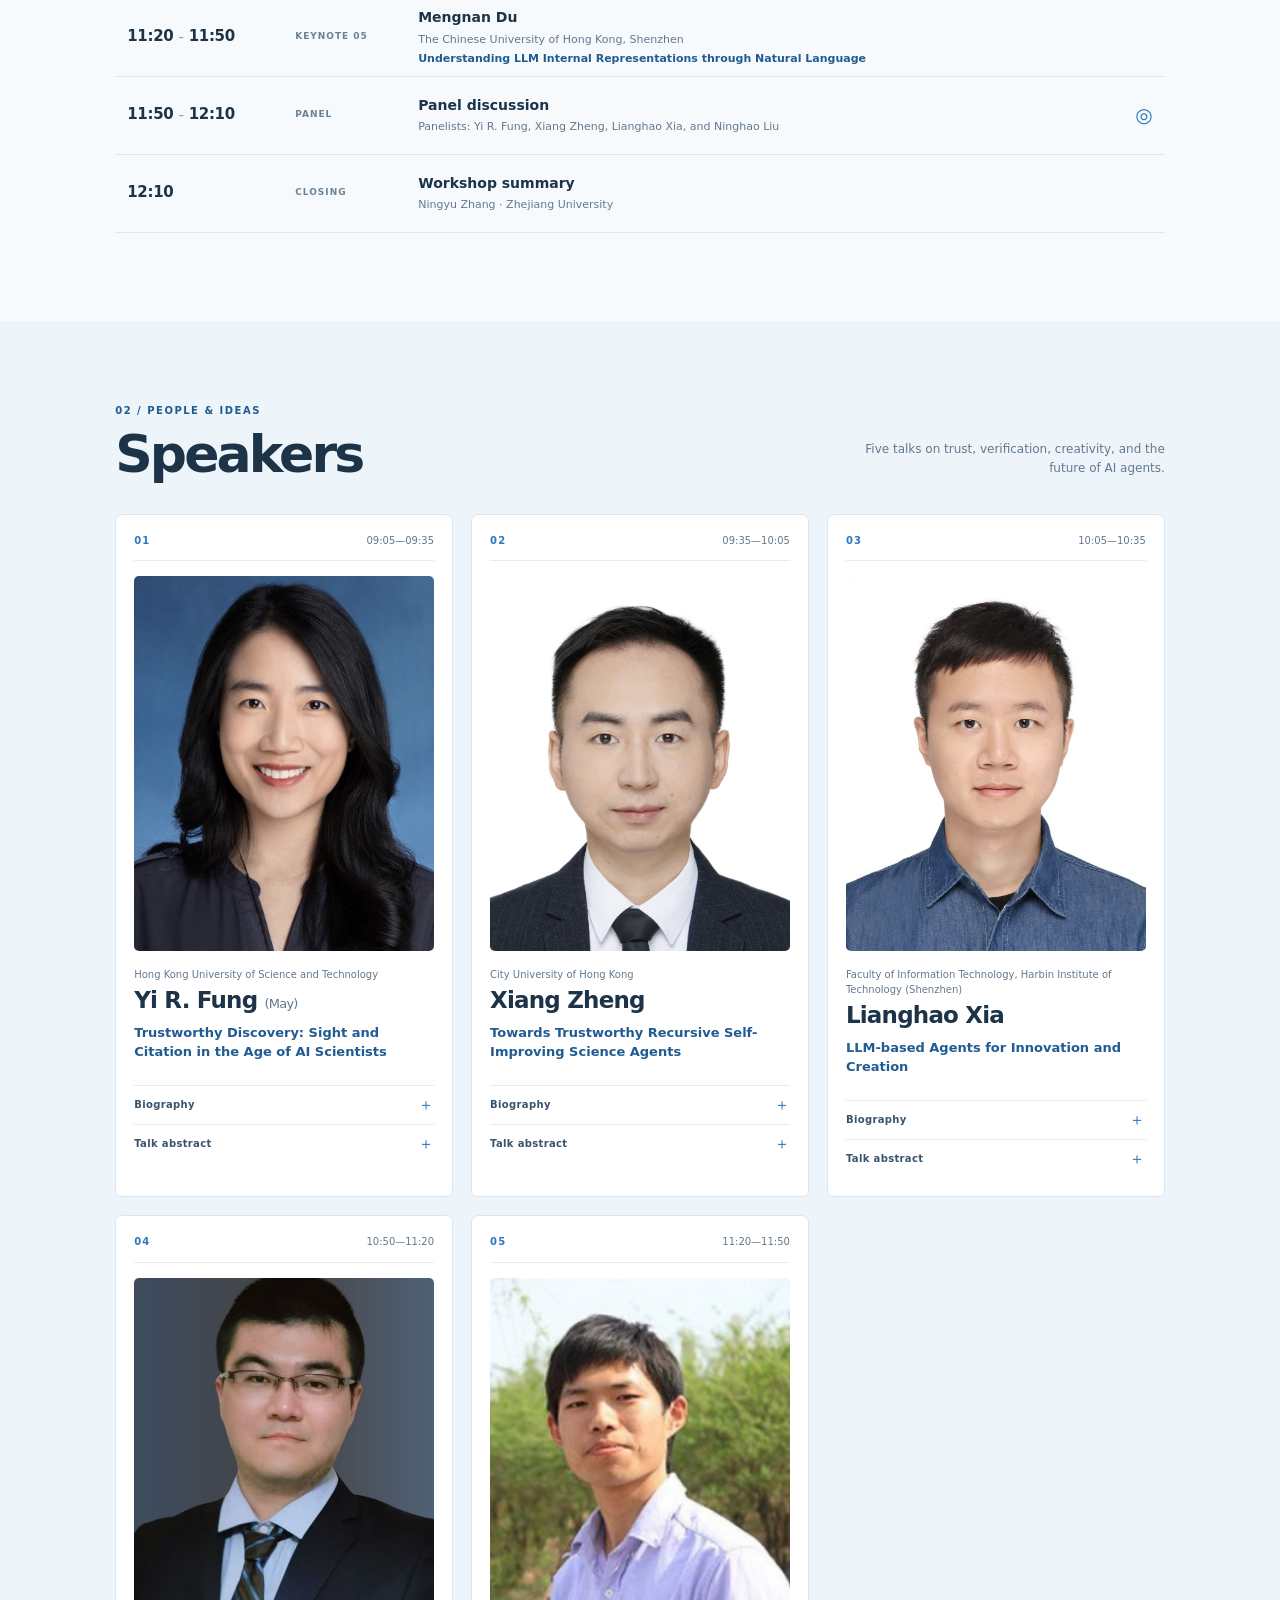
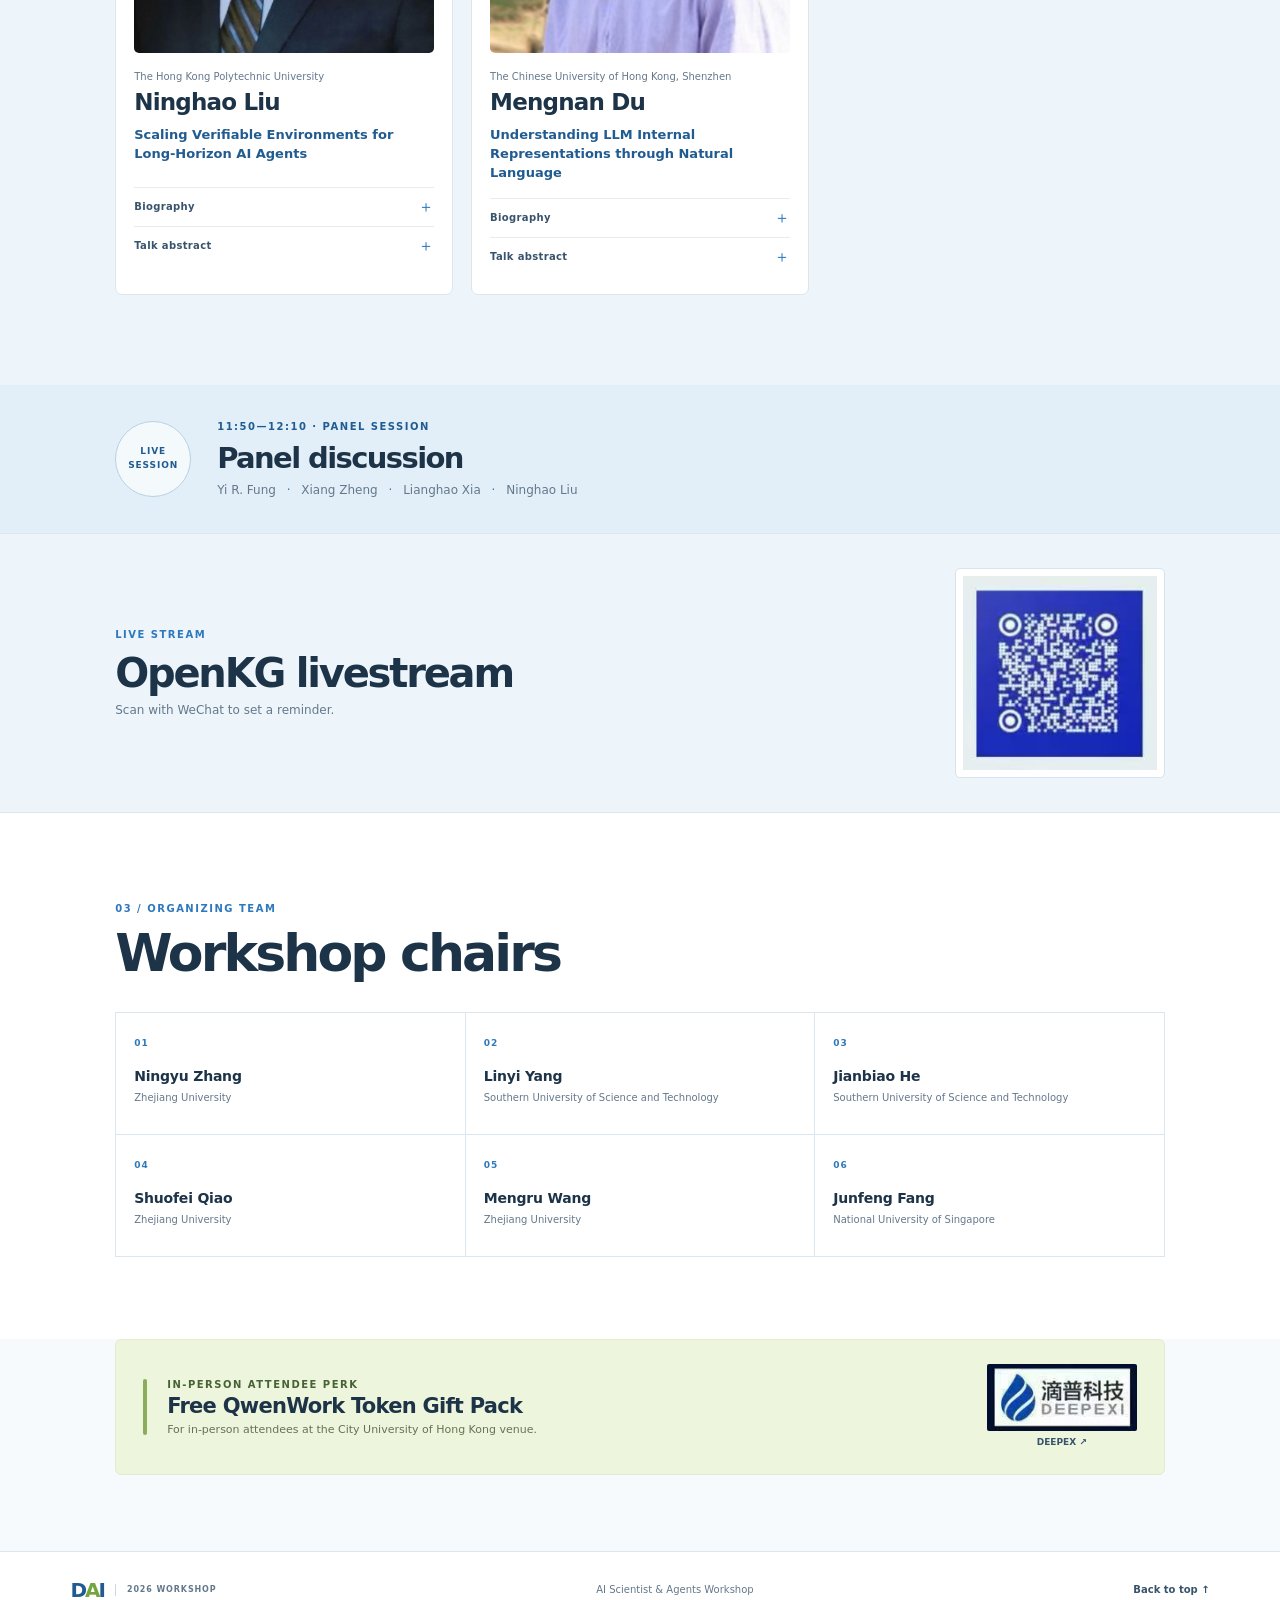
==== commit f9a79457: "Add event details and livestream information" ====
--- a/index.html
+++ b/index.html
@@ -30,18 +30,25 @@
     <main id="top">
       <section class="hero" aria-labelledby="hero-title">
         <div class="hero-copy">
+          <p class="conference-name"><a href="https://www.adai.ai/dai/2026/" target="_blank" rel="noopener noreferrer">The 8th International Conference on Distributed Artificial Intelligence ↗</a></p>
           <p class="eyebrow"><span class="eyebrow-dot"></span> DAI 2026 · WORKSHOP PROGRAM</p>
           <h1 id="hero-title">AI Scientist<br /><span>&amp; Agents</span></h1>
+          <p class="hero-tagline">From LLM Agents to Autonomous Research</p>
           <p class="hero-intro">
             Explore the workshop schedule, keynote speakers, talk abstracts, and organizing chairs.
           </p>
-          <a class="button-primary" href="#schedule">Explore the program <span aria-hidden="true">↓</span></a>
-        </div>
-        <aside class="hero-summary" aria-label="Program at a glance">
-          <p class="section-kicker">PROGRAM AT A GLANCE</p>
-          <p class="summary-time">09:00 <span>–</span> 12:10</p>
-          <div class="summary-item"><strong>05</strong><span>Keynote talks</span></div>
-          <div class="summary-item"><strong>01</strong><span>Panel discussion</span></div>
+          <div class="hero-actions">
+            <a class="button-primary" href="#schedule">Explore the program <span aria-hidden="true">↓</span></a>
+            <a class="button-secondary" href="./dai-2026-workshop.ics" download>Add to calendar</a>
+          </div>
+        </div>
+        <aside class="hero-summary" aria-label="Workshop details">
+          <p class="section-kicker">WORKSHOP DETAILS</p>
+          <div class="summary-meta">
+            <div class="summary-row"><span class="summary-label">DATE</span><strong>Sunday, 29 November 2026</strong></div>
+            <div class="summary-row"><span class="summary-label">TIME</span><strong>09:00–12:10 HKT (UTC+8)</strong></div>
+            <div class="summary-row"><span class="summary-label">VENUE</span><strong>City University of Hong Kong</strong></div>
+          </div>
         </aside>
         <div class="hero-foot">
           <span>FIVE KEYNOTES</span><i></i><span>ONE PANEL</span><i></i><span>09:00—12:10</span>
@@ -62,7 +69,7 @@
             <p class="section-kicker">01 / PROGRAM</p>
             <h2 id="schedule-title">Schedule</h2>
           </div>
-          <p class="section-note">All times are shown as listed in the workshop program.</p>
+          <p class="section-note">All times HKT (UTC+8).</p>
         </div>
         <div class="schedule-list">
           <article class="schedule-row">
@@ -74,19 +81,19 @@
           <article class="schedule-row">
             <time>09:05<span>–</span>09:35</time>
             <div class="schedule-type">KEYNOTE 01</div>
-            <div class="schedule-detail"><h3>Yi R. Fung</h3><p>Hong Kong University of Science and Technology</p></div>
+            <div class="schedule-detail"><h3>Yi R. Fung</h3><p>Hong Kong University of Science and Technology</p><p class="schedule-talk-title">Trustworthy Discovery: Sight and Citation in the Age of AI Scientists</p></div>
             <a class="row-arrow" href="#yi-fung" aria-label="About Yi R. Fung">↗</a>
           </article>
           <article class="schedule-row">
             <time>09:35<span>–</span>10:05</time>
             <div class="schedule-type">KEYNOTE 02</div>
-            <div class="schedule-detail"><h3>Xiang Zheng</h3><p>City University of Hong Kong</p></div>
+            <div class="schedule-detail"><h3>Xiang Zheng</h3><p>City University of Hong Kong</p><p class="schedule-talk-title">Towards Trustworthy Recursive Self-Improving Science Agents</p></div>
             <a class="row-arrow" href="#xiang-zheng" aria-label="About Xiang Zheng">↗</a>
           </article>
           <article class="schedule-row">
             <time>10:05<span>–</span>10:35</time>
             <div class="schedule-type">KEYNOTE 03</div>
-            <div class="schedule-detail"><h3>Lianghao Xia</h3><p>Harbin Institute of Technology (Shenzhen)</p></div>
+            <div class="schedule-detail"><h3>Lianghao Xia</h3><p>Harbin Institute of Technology (Shenzhen)</p><p class="schedule-talk-title">LLM-based Agents for Innovation and Creation</p></div>
             <a class="row-arrow" href="#lianghao-xia" aria-label="About Lianghao Xia">↗</a>
           </article>
           <article class="schedule-row schedule-break">
@@ -98,29 +105,28 @@
           <article class="schedule-row">
             <time>10:50<span>–</span>11:20</time>
             <div class="schedule-type">KEYNOTE 04</div>
-            <div class="schedule-detail"><h3>Ninghao Liu</h3><p>The Hong Kong Polytechnic University</p></div>
+            <div class="schedule-detail"><h3>Ninghao Liu</h3><p>The Hong Kong Polytechnic University</p><p class="schedule-talk-title">Scaling Verifiable Environments for Long-Horizon AI Agents</p></div>
             <a class="row-arrow" href="#ninghao-liu" aria-label="About Ninghao Liu">↗</a>
           </article>
           <article class="schedule-row">
             <time>11:20<span>–</span>11:50</time>
             <div class="schedule-type">KEYNOTE 05</div>
-            <div class="schedule-detail"><h3>Mengnan Du</h3><p>The Chinese University of Hong Kong, Shenzhen</p></div>
+            <div class="schedule-detail"><h3>Mengnan Du</h3><p>The Chinese University of Hong Kong, Shenzhen</p><p class="schedule-talk-title">Understanding LLM Internal Representations through Natural Language</p></div>
             <a class="row-arrow" href="#mengnan-du" aria-label="About Mengnan Du">↗</a>
           </article>
           <article class="schedule-row schedule-panel">
             <time>11:50<span>–</span>12:10</time>
             <div class="schedule-type">PANEL</div>
-            <div class="schedule-detail"><h3>Panel discussion</h3><p>Yi R. Fung, Xiang Zheng, Lianghao Xia, and Ninghao Liu</p></div>
+            <div class="schedule-detail"><h3>Panel discussion</h3><p>Panelists: Yi R. Fung, Xiang Zheng, Lianghao Xia, and Ninghao Liu</p></div>
             <span class="panel-mark" aria-hidden="true">◎</span>
           </article>
           <article class="schedule-row">
-            <time>12:10<span>–</span>12:10</time>
+            <time>12:10</time>
             <div class="schedule-type">CLOSING</div>
             <div class="schedule-detail"><h3>Workshop summary</h3><p>Ningyu Zhang <span>·</span> Zhejiang University</p></div>
             <a class="row-arrow" href="#chairs" aria-label="About Ningyu Zhang">↗</a>
           </article>
         </div>
-        <p class="schedule-footnote">The closing time is reproduced as written in the source schedule.</p>
       </section>
 
       <section class="speaker-section" id="speakers" aria-labelledby="speakers-title">
@@ -159,7 +165,7 @@
             <div class="speaker-photo"><img src="./assets/lianghao-xia.jpg" alt="Lianghao Xia" loading="lazy" /></div>
             <p class="speaker-affiliation">Faculty of Information Technology, Harbin Institute of Technology (Shenzhen)</p>
             <h3>Lianghao Xia</h3>
-            <p class="talk-title">Large Language Model Agents for Innovation and Creativity</p>
+            <p class="talk-title">LLM-based Agents for Innovation and Creation</p>
             <details><summary>Biography <span>＋</span></summary><p>Lianghao Xia is a Professor in the Faculty of Information Technology at Harbin Institute of Technology (Shenzhen). He previously served as a Research Assistant Professor at The University of Hong Kong. His research focuses on large language model agents and data mining. Thirteen of his papers have been selected among the most influential papers at major international conferences, and his work has received over 11,000 citations. He has received Best Paper nominations at ACM MM 2024, WWW 2023, and WSDM 2022, and a Tomorrow's Star nomination at the 2025 World Artificial Intelligence Conference. He has been named among AMiner AI 2000's most influential scholars and has appeared on Stanford University's global top 2% scientists list for three consecutive years.</p></details>
             <details><summary>Talk abstract <span>＋</span></summary><p>Creative work takes place in open problem spaces: it starts with valuable ideas, turns them into actionable plans, and improves them as new evidence appears. How large language model agents can support this process is central to understanding their capacity for innovation and creativity. This talk presents a series of studies centered on scientific research, covering research ideation, experimental validation, and collaboration across research workflows. It explores how agents conduct exploratory research and how to assess their research capability and output quality. Drawing on examples from video creation, the talk discusses challenges shared across creative tasks, especially idea generation, task planning, and outcome evaluation. Together, these studies examine the capabilities and limits of large language model agents in supporting innovation and creativity.</p></details>
           </article>
@@ -180,7 +186,7 @@
             <p class="speaker-affiliation">The Chinese University of Hong Kong, Shenzhen</p>
             <h3>Mengnan Du</h3>
             <p class="talk-title">Understanding LLM Internal Representations through Natural Language</p>
-            <details><summary>Biography <span>＋</span></summary><p>Mengnan is an Assistant Professor and Presidential Young Fellow at the School of Artificial Intelligence of The Chinese University of Hong Kong, Shenzhen. He earned his Ph.D. in Computer Science from Texas A&amp;M University. Before joining CUHK–SZ, he served as an Assistant Professor at the New Jersey Institute of Technology. His research primarily focuses on trustworthy large language models (LLMs). He has published over 120 papers with more than 13,000 Google Scholar citations. His contributions have been recognized with the Cisco Research Award, the NJIT Faculty Research Excellence Award, and inclusion in the Top 2% Scientist Worldwide list for 2024–2026 by Stanford University. He is deeply involved in the academic community, regularly serving as the Senior Area Chair for EMNLP and an Area Chair for conferences such as ICLR, NeurIPS, ICML, ACL, and AISTATS.</p></details>
+            <details><summary>Biography <span>＋</span></summary><p>Mengnan Du is an Assistant Professor and Presidential Young Fellow at the School of Artificial Intelligence of The Chinese University of Hong Kong, Shenzhen. He earned his Ph.D. in Computer Science from Texas A&amp;M University. Before joining CUHK–SZ, he served as an Assistant Professor at the New Jersey Institute of Technology. His research primarily focuses on trustworthy large language models (LLMs). He has published over 120 papers with more than 13,000 Google Scholar citations. His contributions have been recognized with the Cisco Research Award, the NJIT Faculty Research Excellence Award, and inclusion in the Top 2% Scientist Worldwide list for 2024–2026 by Stanford University. He is deeply involved in the academic community, regularly serving as the Senior Area Chair for EMNLP and an Area Chair for conferences such as ICLR, NeurIPS, ICML, ACL, and AISTATS.</p></details>
             <details><summary>Talk abstract <span>＋</span></summary><p>Understanding the internal representations of large language models (LLMs) is essential for improving their transparency, reliability, and alignment with human expectations. In this talk, I will present our recent research on interpreting LLM internal representations through natural language explanations. Specifically, I will introduce three approaches: (1) Rep2Text, which reconstructs input text from hidden representations; (2) Universal Activation Verbalizer (UAV), which enables natural language explanations of model activations across different LLMs; and (3) SAEExplainer, which generates and refines explanations of sparse autoencoder (SAE) features using mechanistic feedback. Together, these approaches explore how natural language can serve as an intuitive interface for understanding the internal mechanisms of LLMs, while highlighting the challenges and opportunities for developing more faithful and reliable explanations.</p></details>
           </article>
         </div>
@@ -189,10 +195,19 @@
       <section class="panel-band" aria-labelledby="panel-title">
         <div class="panel-index">LIVE<br />SESSION</div>
         <div>
-          <p class="section-kicker">11:50—12:10 · MODERATED DISCUSSION</p>
+          <p class="section-kicker">11:50—12:10 · PANEL SESSION</p>
           <h2 id="panel-title">Panel discussion</h2>
           <p>Yi R. Fung <span>·</span> Xiang Zheng <span>·</span> Lianghao Xia <span>·</span> Ninghao Liu</p>
         </div>
+      </section>
+
+      <section class="livestream-band" id="livestream" aria-labelledby="livestream-title">
+        <div class="livestream-copy">
+          <p class="section-kicker">LIVE STREAM</p>
+          <h2 id="livestream-title">OpenKG livestream</h2>
+          <p>Scan with WeChat to set a reminder.</p>
+        </div>
+        <img class="livestream-qr" src="./assets/openkg-livestream-qr.png" alt="OpenKG livestream reminder QR code" loading="lazy" />
       </section>
 
       <section class="section chairs-section" id="chairs" aria-labelledby="chairs-title">
@@ -201,22 +216,21 @@
             <p class="section-kicker">03 / ORGANIZING TEAM</p>
             <h2 id="chairs-title">Workshop chairs</h2>
           </div>
-          <p class="section-note">The organizing team listed in the workshop program.</p>
         </div>
         <div class="chair-grid">
           <article><span>01</span><h3>Ningyu Zhang</h3><p>Zhejiang University</p></article>
           <article><span>02</span><h3>Linyi Yang</h3><p>Southern University of Science and Technology</p></article>
-          <article><span>03</span><h3>Jianbiao He</h3><p>University of Science and Technology</p></article>
+          <article><span>03</span><h3>Jianbiao He</h3><p>Southern University of Science and Technology</p></article>
           <article><span>04</span><h3>Shuofei Qiao</h3><p>Zhejiang University</p></article>
           <article><span>05</span><h3>Mengru Wang</h3><p>Zhejiang University</p></article>
-          <article><span>06</span><h3>Junfeng Fang</h3><p>NUS</p></article>
+          <article><span>06</span><h3>Junfeng Fang</h3><p>National University of Singapore</p></article>
         </div>
       </section>
 
       <aside class="giveaway">
         <span class="giveaway-mark" aria-hidden="true"></span>
-        <div><p class="section-kicker">FOR THE AUDIENCE</p><h2>QwenWork Token bundle</h2><p>Audience members will receive a QwenWork Token bundle.</p></div>
-        <span class="giveaway-label">DAI 2026</span>
+        <div><p class="section-kicker">IN-PERSON ATTENDEE PERK</p><h2>Free QwenWork Token Gift Pack</h2><p>For in-person attendees at the City University of Hong Kong venue.</p></div>
+        <a class="partner-link" href="https://www.deepexi.com/" target="_blank" rel="noopener noreferrer" aria-label="DEEPEX official website"><img src="./assets/deepex-logo.png" alt="DEEPEX 滴普科技" loading="lazy" /><span>DEEPEX ↗</span></a>
       </aside>
     </main>
 
--- a/styles.css
+++ b/styles.css
@@ -86,6 +86,8 @@
   background: #ffffff;
 }
 .hero-copy { z-index: 1; align-self: center; max-width: 590px; }
+.conference-name { margin: 0 0 9px; color: var(--blue-dark); font-size: 11px; font-weight: 700; line-height: 1.45; }
+.conference-name a:hover { text-decoration: underline; }
 .eyebrow, .section-kicker {
   margin: 0;
   font-size: 10px;
@@ -103,7 +105,9 @@
   font-weight: 760;
 }
 h1 span { color: var(--blue); }
+.hero-tagline { margin: -8px 0 12px; color: var(--blue-dark); font-size: 17px; font-weight: 650; }
 .hero-intro { max-width: 450px; margin: 0 0 27px; color: var(--muted); font-size: 15px; line-height: 1.7; }
+.hero-actions { display: flex; align-items: center; flex-wrap: wrap; gap: 11px; }
 .button-primary {
   display: inline-flex;
   align-items: center;
@@ -117,6 +121,8 @@
 }
 .button-primary:hover { background: var(--blue-dark); }
 .button-primary span { font-size: 16px; }
+.button-secondary { display: inline-flex; align-items: center; padding: 11px 15px; color: var(--blue-dark); background: #ffffff; border: 1px solid #b9d1e2; border-radius: 4px; font-size: 12px; font-weight: 750; }
+.button-secondary:hover { background: #f3f9fd; }
 .hero-summary {
   align-self: center;
   max-width: 440px;
@@ -128,18 +134,10 @@
   border-radius: 8px;
 }
 .hero-summary .section-kicker { color: var(--blue-dark); }
-.summary-time {
-  margin: 16px 0 22px;
-  color: var(--ink);
-  font-size: clamp(28px, 3.8vw, 42px);
-  font-weight: 750;
-  letter-spacing: -.045em;
-  font-variant-numeric: tabular-nums;
-}
-.summary-time span { color: #8eaac0; font-size: .7em; padding: 0 4px; }
-.summary-item { display: flex; align-items: center; gap: 13px; padding: 12px 0; border-top: 1px solid #cfe1ef; }
-.summary-item strong { color: var(--blue); font-size: 20px; font-weight: 800; }
-.summary-item span { color: var(--ink-soft); font-size: 13px; }
+.summary-meta { margin-top: 14px; border-top: 1px solid #cfe1ef; }
+.summary-row { display: grid; grid-template-columns: 62px minmax(0, 1fr); gap: 10px; align-items: start; padding: 12px 0; border-bottom: 1px solid #cfe1ef; }
+.summary-label { color: #6a8298; font-size: 9px; font-weight: 850; letter-spacing: .1em; }
+.summary-row strong { color: var(--ink); font-size: 13px; font-weight: 700; line-height: 1.45; }
 .hero-foot {
   position: absolute;
   bottom: 0;
@@ -208,6 +206,7 @@
 .schedule-type { color: #6a8298; font-size: 9px; font-weight: 800; letter-spacing: .11em; }
 .schedule-detail h3 { margin: 0 0 2px; font-size: 14px; font-weight: 750; }
 .schedule-detail p { margin: 0; color: var(--muted); font-size: 11px; }
+.schedule-detail .schedule-talk-title { margin-top: 3px; color: var(--blue-dark); font-size: 11px; font-weight: 650; line-height: 1.45; }
 .schedule-detail p span { color: var(--blue); }
 .cn { margin-left: 6px; color: #7b91a4; font-size: 10px; font-weight: 500; }
 .row-arrow { justify-self: end; color: var(--blue); font-size: 16px; opacity: 0; transition: opacity .18s ease; }
@@ -265,6 +264,10 @@
 .panel-band h2 { margin: 0 0 7px; font-size: 29px; }
 .panel-band p:last-child { margin: 0; color: var(--muted); font-size: 12px; }
 .panel-band p:last-child span { padding: 0 7px; color: var(--blue); }
+.livestream-band { display: flex; align-items: center; justify-content: space-between; gap: 30px; padding: 34px max(9vw, 30px); color: var(--ink); background: #edf5fb; border-block: 1px solid var(--line); }
+.livestream-copy h2 { margin-bottom: 7px; font-size: clamp(27px, 3.6vw, 40px); }
+.livestream-copy p:last-child { margin: 0; color: var(--muted); font-size: 12px; }
+.livestream-qr { display: block; flex: 0 0 210px; width: 210px; height: 210px; padding: 7px; object-fit: contain; background: #ffffff; border: 1px solid #d7e4ed; border-radius: 5px; }
 
 .chairs-section { padding-top: 88px; padding-bottom: 82px; background: #ffffff; }
 .chair-grid { display: grid; grid-template-columns: repeat(3, minmax(0, 1fr)); border-top: 1px solid var(--line); border-left: 1px solid var(--line); }
@@ -278,6 +281,8 @@
 .giveaway h2 { font-size: 21px; letter-spacing: -.035em; }
 .giveaway p:last-child { margin: 4px 0 0; color: #647451; font-size: 11px; }
 .giveaway-label { margin-left: auto; color: #6d805b; font-size: 9px; font-weight: 800; letter-spacing: .15em; }
+.partner-link { display: flex; flex: 0 0 auto; flex-direction: column; align-items: center; gap: 5px; margin-left: auto; color: var(--ink-soft); font-size: 9px; font-weight: 750; }
+.partner-link img { display: block; width: 150px; max-height: 70px; object-fit: contain; background: #ffffff; border-radius: 2px; }
 .site-footer { display: flex; align-items: center; justify-content: space-between; padding: 20px max(5.5vw, 24px); border-top: 1px solid var(--line); background: #ffffff; }
 .footer-mark .wordmark-mark { font-size: 20px; }
 .footer-mark .wordmark-caption { font-size: 8px; }
@@ -304,8 +309,8 @@
   .nav-cta { display: none; }
   .hero { grid-template-columns: 1fr; gap: 28px; min-height: auto; padding: 58px 27px 76px; }
   .hero-summary { max-width: none; margin: 0; padding: 23px 25px; }
-  .summary-time { margin: 11px 0 13px; }
-  .summary-item { padding: 9px 0; }
+  .summary-meta { margin-top: 10px; }
+  .summary-row { grid-template-columns: 54px minmax(0, 1fr); padding: 9px 0; }
   h1 { font-size: clamp(58px, 12vw, 82px); }
   .hero-foot { padding-inline: 27px; font-size: 8px; }
   .intro-band { grid-template-columns: 1fr; gap: 14px; padding: 40px 27px; }
@@ -328,9 +333,12 @@
   .panel-index { flex-basis: 64px; width: 64px; height: 64px; font-size: 8px; }
   .panel-band h2 { font-size: 24px; }
   .panel-band p:last-child { max-width: 290px; line-height: 1.7; }
+  .livestream-band { align-items: flex-start; flex-direction: column; padding: 27px; }
+  .livestream-qr { flex-basis: auto; width: 190px; height: 190px; }
   .chair-grid { grid-template-columns: repeat(2, minmax(0, 1fr)); }
   .chair-grid article { min-height: 112px; padding: 13px; }
   .giveaway { margin-inline: 27px; margin-bottom: 58px; padding: 18px; gap: 14px; }
+  .partner-link { margin-left: auto; }
   .giveaway-label { display: none; }
   .site-footer { padding-inline: 20px; }
   .site-footer > p { display: none; }
